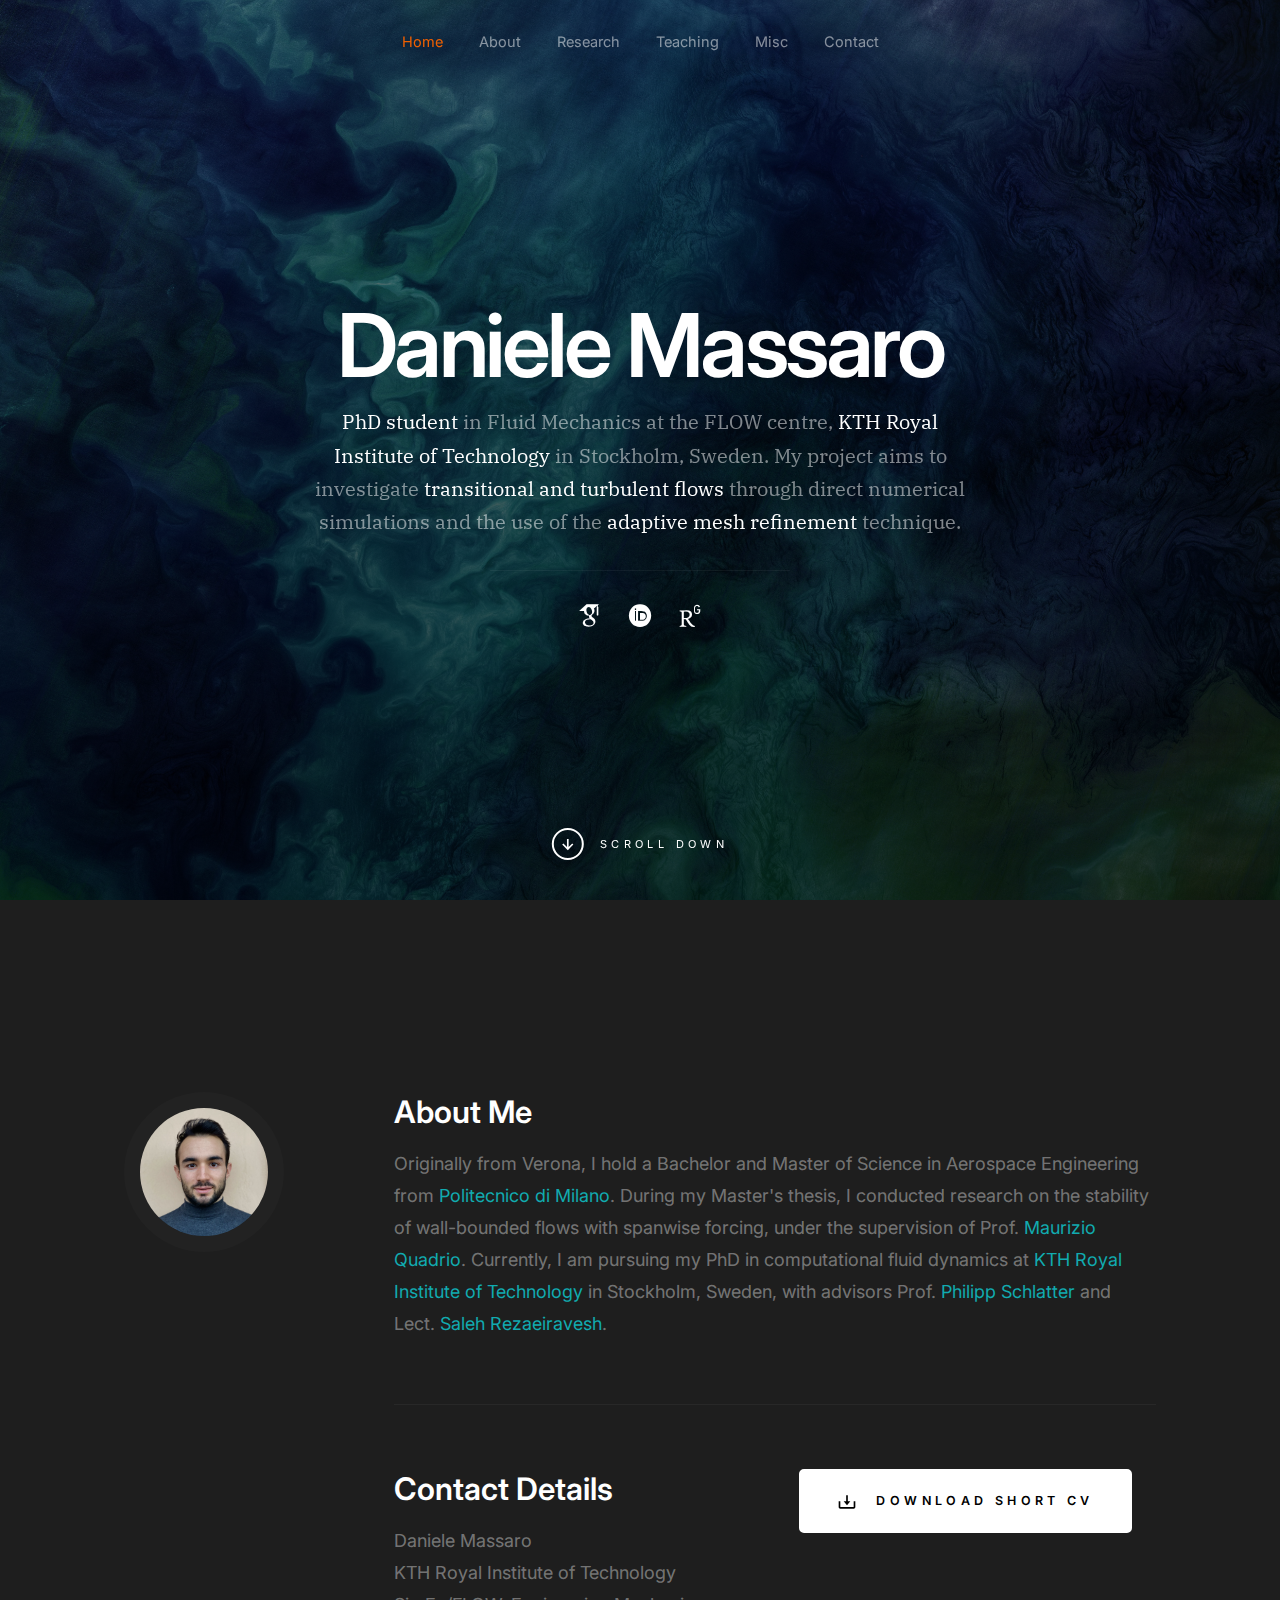
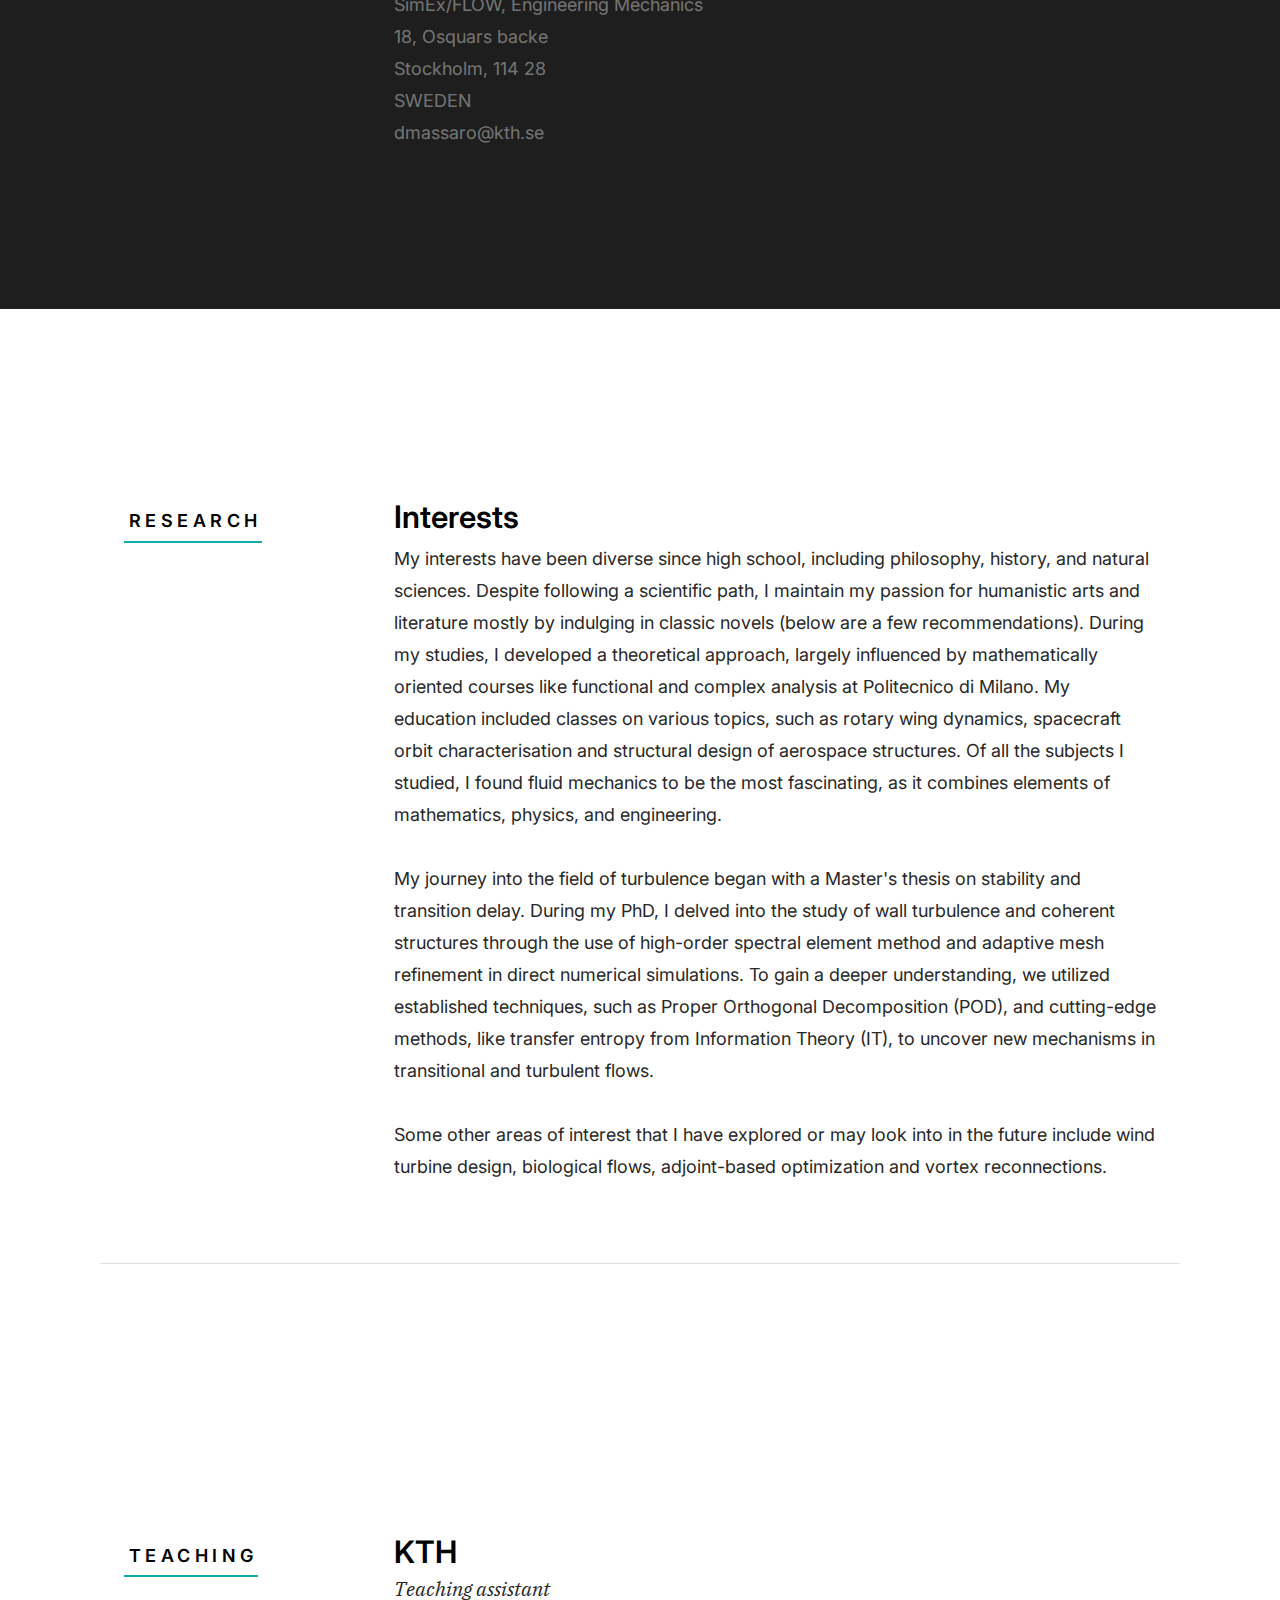
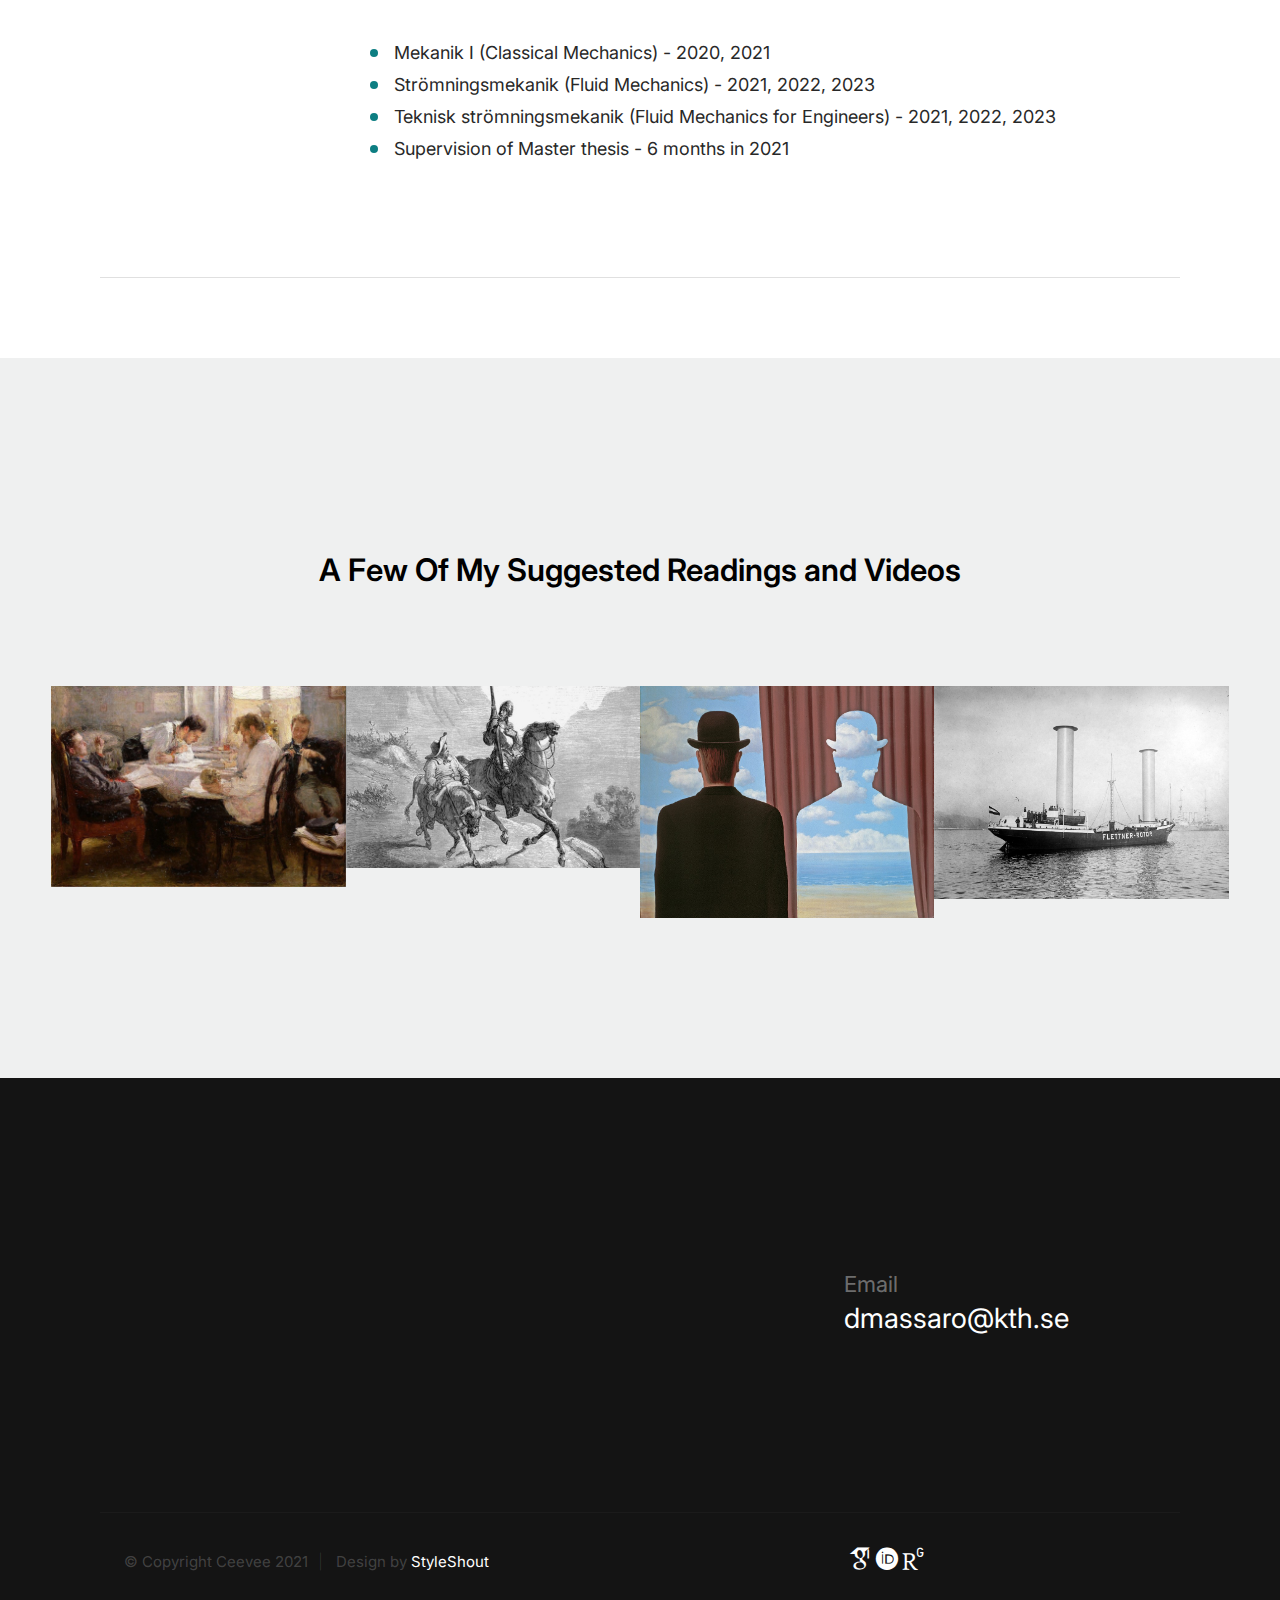
==== index.html @ a6564fa2 "update html" ====
<!DOCTYPE html>
<html class="no-js" lang="en">
<head>

    <!--- basic page needs
    ================================================== -->
    <meta charset="utf-8">
    <title>Daniele Massaro</title>
    <meta name="description" content="">
    <meta name="author" content="">

    <!-- mobile specific metas
    ================================================== -->
    <meta name="viewport" content="width=device-width, initial-scale=1">

    <!-- CSS
    ================================================== -->
    <link rel="stylesheet" href="css/styles.css">
    <link rel="stylesheet" href="css/vendor.css">

    <!-- script
    ================================================== -->
    <script defer src="js/vendor/fontawesome/all.min.js"></script>

    <!-- favicons
    ================================================== -->
<!--    <link rel="apple-touch-icon" sizes="180x180" href="apple-touch-icon.png">
    <link rel="icon" type="image/png" sizes="32x32" href="favicon-32x32.png">
    <link rel="icon" type="image/png" sizes="16x16" href="favicon-16x16.png">
    <link rel="manifest" href="site.webmanifest"> -->

</head>

<body id="top" class="ss-preload">


    <!-- preloader
    ================================================== -->
    <div id="preloader">
        <div id="loader"></div>
    </div>


    <!-- header
    ================================================== -->
    <header class="s-header">
        <div class="row s-header__nav-wrap">
            <nav class="s-header__nav">
                <ul>
                    <li class="current"><a class="smoothscroll" href="#hero">Home</a></li>
                    <li><a class="smoothscroll" href="#about">About</a></li>
                    <li><a class="smoothscroll" href="#resume">Research</a></li>
                    <li><a class="smoothscroll" href="#teach">Teaching</a></li>                    
                    <li><a class="smoothscroll" href="#portfolio">Misc</a></li>
                    <li><a class="smoothscroll" href="#contact">Contact</a></li>
                </ul>
            </nav>
        </div> <!-- end row -->
        
        <a class="s-header__menu-toggle" href="#0" title="Menu">
            <span class="s-header__menu-icon"></span>
        </a>
    </header> <!-- end s-header -->


    <!-- hero
    ================================================== -->
    <section id="hero" class="s-hero target-section">

        <div class="s-hero__bg rellax" data-rellax-speed="-7"></div>

        <div class="row s-hero__content">
            <div class="column">

                <div class="s-hero__content-about">

                    <h1>Daniele Massaro</h1>

                    <h3>
<span>PhD student</span> in Fluid Mechanics at the FLOW centre, <span>KTH Royal Institute of Technology</span> in Stockholm, Sweden. My project aims to investigate <span>transitional and turbulent flows</span> through direct numerical simulations and the use of the <span>adaptive mesh refinement</span> technique. 
<!-- This novel approach provides a deeper understanding of complicated geometries at high Reynolds numbers. -->
                    </h3>

                    <div class="s-hero__content-social">
<!--                        <a href="#0"><i class="fab fa-facebook-square" aria-hidden="true"></i></a>
                        <a href="#0"><i class="fab fa-twitter" aria-hidden="true"></i></a>
                        <a href="#0"><i class="fab fa-instagram" aria-hidden="true"></i></a>
                        <a href="#0"><i class="fab fa-dribbble" aria-hidden="true"></i></a>
                        <a href="#0"><i class="fab fa-behance" aria-hidden="true"></i></a>
                        <a href="#0"><i class="fab fa-linkedin" aria-hidden="true"></i></a>
-->                        
               <a href="https://scholar.google.com/citations?hl=en&user=0FbHeBAAAAAJ"><i class="ai ai-google-scholar"></i></a>
	       <a href="https://orcid.org/0000-0002-6712-8944"><i class="ai ai-orcid"></i></a>                      
	       <a href="https://www.researchgate.net/profile/Daniele-Massaro"><i class="ai ai-researchgate"></i></a>                                
                        
                    </div>

                </div> <!-- end s-hero__content-about -->

            </div>
        </div> <!-- s-hero__content -->

        <div class="s-hero__scroll">
            <a href="#about" class="s-hero__scroll-link smoothscroll">
                <span class="scroll-arrow">
                    <svg xmlns="http://www.w3.org/2000/svg" width="24" height="24" viewBox="0 0 24 24" style="fill:rgba(0, 0, 0, 1);transform:;-ms-filter:"><path d="M18.707 12.707L17.293 11.293 13 15.586 13 6 11 6 11 15.586 6.707 11.293 5.293 12.707 12 19.414z"></path></svg>
                </span>
                <span class="scroll-text">Scroll Down</span>
            </a>
        </div> <!-- s-hero__scroll -->

    </section> <!-- end s-hero -->


    <!-- about
    ================================================== -->
    <section id="about" class="s-about target-section">

        <div class="row">
            <div class="column large-3 tab-12">
                <img class="s-about__pic" src="images/avatars/picture.JPG" alt="">
            </div>
            <div class="column large-9 tab-12 s-about__content">
                <h3>About Me</h3>
                <p>
Originally from Verona, I hold a Bachelor and Master of Science in Aerospace Engineering from <a href="https://www.polimi.it/"> Politecnico di Milano</a>. During my Master's thesis, I conducted research on the stability of wall-bounded flows with spanwise forcing, under the supervision of Prof. <a href="https://home.aero.polimi.it/quadrio/index.html">Maurizio Quadrio</a>. Currently, I am pursuing my PhD in computational fluid dynamics at <a href="https://www.kth.se/"> KTH Royal Institute of Technology</a> in Stockholm, Sweden, with advisors Prof. <a href="https://www.kth.se/profile/philipps">Philipp Schlatter</a> and Lect. <a href="https://research.manchester.ac.uk/en/persons/saleh.rezaeiravesh">Saleh Rezaeiravesh</a>. 
              
<!--                Originally from Verona (Italy), I hold a Bachelor and Master of Science degree in Aerospace Engineering from       Politecnico di Milano. During the specialization in Fluid Mechanics, I carried out my master's thesis named "Stability characteristics of wall-bounded flow with spanwise forcing" with Prof. <a href="https://home.aero.polimi.it/quadrio/index.html">Maurizio Quadrio</a>. Afterwards, I moved to Stockholm (Sweden) to <a href="https://www.kth.se/"> KTH Royal Institute of Technology</a> for pursuing my PhD in computational fluid dynamics under the supervision of Prof. <a href="https://www.kth.se/profile/philipps">Philipp Schlatter</a> and Dr. <a href="https://research.manchester.ac.uk/en/persons/saleh.rezaeiravesh">Saleh Rezaeiravesh</a>   -->             
                </p>

                <hr>

                <div class="row s-about__content-bottom">
                    <div class="column w-1000-stack">
                        <h3>Contact Details</h3>
    
                        <p>
                        Daniele Massaro <br>
                        KTH Royal Institute of Technology <br>
                        SimEx/FLOW, Engineering Mechanics <br>
                        18, Osquars backe <br>
                        Stockholm, 114 28 <br>
                        SWEDEN <br>
<!--                        <a href="tel:+1975432345">+197 543 2345</a> <br>  -->
                        <a href="mailto:#0">dmassaro@kth.se</a>
                        </p>
                        
                    </div>
                    <div class="column w-1000-stack">
                        <a href="https://raw.githubusercontent.com/danielemassaro/danielemassaro.github.io/main/short_cv/cv.pdf" class="btn btn--download">
                            <svg xmlns="http://www.w3.org/2000/svg" width="24" height="24" viewBox="0 0 24 24" style="fill:rgba(0, 0, 0, 1);transform:;-ms-filter:"><path d="M12 16L16 11 13 11 13 4 11 4 11 11 8 11z"></path><path d="M20,18H4v-7H2v7c0,1.103,0.897,2,2,2h16c1.103,0,2-0.897,2-2v-7h-2V18z"></path></svg>
                            Download short CV
                        </a>
                    </div>
                </div>
            </div>
        </div> <!-- end row -->

    </section> <!-- end s-about -->


    <!-- resume
    ================================================== -->
    <section id="resume" class="s-resume target-section">
        
        <div class="row s-resume__section">
            <div class="column large-3 tab-12">
                <h3 class="section-header-allcaps">Research</h3>
            </div>
            <div class="column large-9 tab-12">


                <div class="resume-block">

                    <div class="resume-block__header">
                        <h4 class="h3">Interests</h4>
                    </div>

                    <p>
My interests have been diverse since high school, including philosophy, history, and natural sciences. Despite following a scientific path, I maintain my passion for humanistic arts and literature mostly by indulging in classic novels (below are a few recommendations). During my studies, I developed a theoretical approach, largely influenced by mathematically oriented courses like functional and complex analysis at Politecnico di Milano. My education included classes on various topics, such as rotary wing dynamics, spacecraft orbit characterisation and structural design of aerospace structures. Of all the subjects I studied, I found fluid mechanics to be the most fascinating, as it combines elements of mathematics, physics, and engineering.
<p>
My journey into the field of turbulence began with a Master's thesis on stability and transition delay. During my PhD, I delved into the study of wall turbulence and coherent structures through the use of high-order spectral element method and adaptive mesh refinement in direct numerical simulations. To gain a deeper understanding, we utilized established techniques, such as Proper Orthogonal Decomposition (POD), and cutting-edge methods, like transfer entropy from Information Theory (IT), to uncover new mechanisms in transitional and turbulent flows.
<p>
Some other areas of interest that I have explored or may look into in the future include wind turbine design, biological flows, adjoint-based optimization and vortex reconnections.

<!--Since high school, my interests have been highly varied, ranging from philosophy and literature to natural sciences. Albeit I followed a scientific path, in my leisure time the humanistic flame is constantly fed by reading classical novels, among others "In Search of Lost Time" by Marcel Proust. During my studies at Politecnico di Milano, my theoretical attitude has come out, strongly powered by mathematically oriented classes, such as functional and complex analysis. I took different courses, from rotary wing dynamics to spacecraft orbits design, but I was enchanted mainly by fluid mechanics problems. Here you will encounter math, physics and engineering all at once.

My route to turbulence started with the Master's thesis about stability and transition delay. Later on in my PhD, I had the opportunity to study wall turbulence and coherent structures by performing direct numerical simulations with high-order spectral element method and using adaptive mesh refinement. We also use well-established, e.g.  Proper Orthogonal Decomposition (POD), and innovative, as the transfer entropy from Information Theory (IT), techniques to unveil new mechanisms in transitional and turbulent flows. 

Other (prior and maybe future) research interests include the design of wind turbines, bio/emo fluid dynamics, adjoint-based optimisation, stability analysis and vortex reconnections. -->


                    </p>

                </div> <!-- end resume-block -->
            </div>
        </div> <!-- s-resume__section -->
        
        
    <!-- resume
    ================================================== -->
    <section id="teach" class="s-resume target-section">

        
        <div class="row s-resume__section">
            <div class="column large-3 tab-12">
                <h3 class="section-header-allcaps">Teaching</h3>
            </div>
            <div class="column large-9 tab-12">


                <div class="resume-block">

                    <div class="resume-block__header">
                        <h4 class="h3">KTH</h4>
                        <p class="resume-block__header-meta">
                            <span>Teaching assistant</span> 
                        </p>
                    </div>

                    <p>
        <div class="nine columns main-col">

           <div class="row item">

              <div class="twelve columns">

                <ul class="disc">
                  <li>Mekanik I (Classical Mechanics) - 2020, 2021</li>
                  <li>Strömningsmekanik (Fluid Mechanics) - 2021, 2022, 2023</li>
                  <li>Teknisk strömningsmekanik (Fluid Mechanics for Engineers) - 2021, 2022, 2023</li>
                  <li>Supervision of Master thesis - 6 months in 2021</li>
                </ul>

              </div>

           </div> <!-- item end -->

        </div> <!-- main-col end -->


                    </p>

                </div> <!-- end resume-block -->
            </div>
        </div> <!-- s-resume__section -->









            </div>
        </div> <!-- s-resume__section -->




    <!-- portfolio
    ================================================== -->
    <section id="portfolio" class="s-portfolio target-section">

        <div class="row s-portfolio__header">
            <div class="column large-12">
                <h3>A Few Of My Suggested Readings and Videos</h3>
            </div>
        </div>

        <div class="row collapse block-large-1-4 block-medium-1-3 block-tab-1-2 block-500-stack folio-list">

            <div class="column folio-item">
                <a href="#modal-02" class="folio-item__thumb">
                    <img src="images/portfolio/karamazov.jpg" 
                         srcset="images/portfolio/karamazov.jpg 1x, 
                                 images/portfolio/karamazov.jpg 2x" alt="">
                </a>
            </div> <!-- end folio-item -->
            
            <div class="column folio-item">
                <a href="#modal-01" class="folio-item__thumb">
                    <img src="images/portfolio/Don_Quijote.jpg" 
                         srcset="images/portfolio/Don_Quijote.jpg 1x, 
                                 images/portfolio/Don_Quijote.jpg 2x" alt="">
                </a>
            </div> <!-- end folio-item -->

            <div class="column folio-item">
                <a href="#modal-03" class="folio-item__thumb">
                    <img src="images/portfolio/ilfu.jpg" 
                         srcset="images/portfolio/ilfu.jpg 1x, 
                                 images/portfolio/ilfu.jpg 2x" alt="">
                </a>
            </div> <!-- end folio-item -->

            <div class="column folio-item">
                <a href="#modal-04" class="folio-item__thumb">
                    <img src="images/portfolio/flettner.jpg" 
                         srcset="images/portfolio/flettner.jpg 1x, 
                                 images/portfolio/flettner.jpg 2x" alt="">
                </a>
            </div> <!-- end folio-item -->

<!--
            <div class="column folio-item">
                <a href="#modal-05" class="folio-item__thumb">
                    <img src="images/portfolio/fuji.jpg" 
                         srcset="images/portfolio/fuji.jpg 1x, 
                                 images/portfolio/fuji@2x.jpg 2x" alt="">
                </a>
            </div> <!-- end folio-item -->

<!--
            <div class="column folio-item">
                <a href="#modal-06" class="folio-item__thumb">
                    <img src="images/portfolio/skaterboy.jpg" 
                         srcset="images/portfolio/skaterboy.jpg 1x, 
                                 images/portfolio/skaterboy@2x.jpg 2x" alt="">
                </a>
            </div> <!-- end folio-item -->

<!--
            <div class="column folio-item">
                <a href="#modal-07" class="folio-item__thumb">
                    <img src="images/portfolio/rucksack.jpg" 
                         srcset="images/portfolio/rucksack.jpg 1x, 
                                 images/portfolio/rucksack@2x.jpg 2x" alt="">
                </a>
            </div> <!-- end folio-item -->

<!--
            <div class="column folio-item">
                <a href="#modal-08" class="folio-item__thumb">
                    <img src="images/portfolio/sanddunes.jpg" 
                         srcset="images/portfolio/sanddunes.jpg 1x, 
                                 images/portfolio/sanddunes@2x.jpg 2x" alt="">
                </a>
            </div> <!-- end folio-item -->

        </div> <!-- end folio-list -->


        <!-- Modal Templates Popup
        =========================================================== -->
        <div id="modal-02" hidden>
            <div class="modal-popup">
                <img src="images/portfolio/gallery/g-karamazov.jpg" alt="" />
    
                <div class="modal-popup__desc">
                    <h5>The Brothers Karamazov</h5>
                    <p>Братья Карамазовы (The Karamazov Brothers), Fyodor Dostoevsky, 1879-1880.  </p>
                    <p><font size="-2">No copyright infringement intended. All rights belong to their respective owners.</font><p>

                </div>
    
            </div>
        </div> <!-- end modal -->
        
        <div id="modal-01" hidden>
            <div class="modal-popup">
                <img src="images/portfolio/gallery/g-Don_Quijote.jpg" alt="" />
    
                <div class="modal-popup__desc">
                    <h5>Don Quixote</h5>
                    <p>El ingenioso hidalgo don Quixote de la Mancha, Miguel de Cervantes, 1605 & 1615. </p>
                    <p><font size="-2">No copyright infringement intended. All rights belong to their respective owners.</font><p>

                </div>
    

            </div>
        </div> <!-- end modal -->

        <div id="modal-03" hidden>
            <div class="modal-popup">
                <img src="images/portfolio/gallery/g-ilfu.jpg" alt="" />
    
                <div class="modal-popup__desc">
                    <h5>The Late Mattia Pascal</h5>
                    <p>Il fu Mattia Pascal, Luigi Pirandello, 1904.</p>
                    <p><font size="-2">No copyright infringement intended. All rights belong to their respective owners.</font><p>
                </div>
    
            </div>
        </div> <!-- end modal -->

        <div id="modal-04" hidden>
            <div class="modal-popup">
                <img src="images/portfolio/gallery/g-flettner.jpg" alt="" />
    
                <div class="modal-popup__desc">
                    <h5>The Flettner Rotor: Leveraging the Magnus Effect for Sustainable Transport</h5>
                    <p>We perform the direct numerical simulation of the tubulent flow around a 3D Flettner rotor, wherein the rotor exploits the Magnus effect for harvesting the wind energy. It can save up a significant amount of fuel consumption and be a step in the direction for a more sustainable form of transport.</p>
                    <p>The video was an entry at the Gallery of Fluid Motion 2022, an exhibition at the Annual Meeting of the American Physics Society (APS), Division of Fluid Dynamics.</p>                    

                </div>
    
                <a href="https://gfm.aps.org/meetings/dfd-2022/6324c918199e4c2c0873fce6" class="modal-popup__details">Video link</a>
            </div>
        </div> <!-- end modal -->

<!--        <div id="modal-05" hidden>
            <div class="modal-popup">

                <img src="images/portfolio/gallery/g-fuji.jpg" alt="" />
    
                <div class="modal-popup__desc">
                    <h5>Fuji</h5>
                    <p>Proin gravida nibh vel velit auctor aliquet. Aenean sollicitudin, lorem quis bibendum auctor, nisi elit consequat ipsum, nec sagittis sem nibh id elit.</p>
                    <ul class="modal-popup__cat">
                        <li>Product Design</li>
                    </ul>
                </div>
    
                <a href="https://www.behance.net/" class="modal-popup__details">Project link</a>
            </div>
        </div> <!-- end modal -->

<!--        <div id="modal-06" hidden>
            <div class="modal-popup">
                <img src="images/portfolio/gallery/g-skaterboy.jpg" alt="" />
    
                <div class="modal-popup__desc">
                    <h5>Skaterboy</h5>
                    <p>Quisquam vel libero consequuntur autem voluptas. Qui aut vero. Omnis fugit mollitia cupiditate voluptas. Aenean sollicitudin, lorem quis bibendum auctor.</p>
                    <ul class="modal-popup__cat">
                        <li>Branding</li>
                        <li>Product Design</li>
                    </ul>
                </div>
    
                <a href="https://www.behance.net/" class="modal-popup__details">Project link</a>
            </div>
        </div> <!-- end modal -->

<!--        <div id="modal-07" hidden>
            <div class="modal-popup">
                <img src="images/portfolio/gallery/g-rucksack.jpg" alt="" />
    
                <div class="modal-popup__desc">
                    <h5>Rucksack</h5>
                    <p>Odio soluta enim quos sit asperiores rerum rerum repudiandae cum. Vel voluptatem alias qui assumenda iure et expedita voluptatem. Ratione officiis quae.</p>
                    <ul class="modal-popup__cat">
                        <li>Branding</li>
                        <li>Product Design</li>
                    </ul>
                </div>
    
                <a href="https://www.behance.net/" class="modal-popup__details">Project link</a>
            </div>
        </div> <!-- end modal -->

<!--        <div id="modal-08" hidden>
            <div class="modal-popup">
                <img src="images/portfolio/gallery/g-sanddunes.jpg" alt="" />
    
                <div class="modal-popup__desc">
                    <h5>Sand Dunes</h5>
                    <p>Proin gravida nibh vel velit auctor aliquet. Aenean sollicitudin, lorem quis bibendum auctor, nisi elit consequat ipsum, nec sagittis sem nibh id elit.</p>
                    <ul class="modal-popup__cat">
                        <li>Web Design</li>
                    </ul>
                </div>
    
                <a href="https://www.behance.net/" class="modal-popup__details">Project link</a>
            </div>
        </div> <!-- end modal -->


    </section> <!-- end s-portfolio -->








    <!-- contact
    ================================================== -->
    <section id="contact" class="s-contact target-section">



        <div class="row s-contact__content">

            <div class="column large-7 medium-12">

                <h4 class="huge-text">
                
                </h4>

            </div>

            <div class="column large-4 medium-12">

                <div class="row contact-infos">
                    <div class="column large-12 medium-6 tab-12">
                        <div class="contact-block">
                            <h5 class="contact-block__header">
                                Email
                            </h5>
                            <p class="contact-block__content">
                                <a class="mailtoui" href="mailto:dmassaro@kth.se">dmassaro@kth.se</a>
                            </p>
                        </div> <!-- end contact-block -->

                </div> <!-- end contact-infos -->

            </div>
        </div> <!-- s-contact__content -->

    </section> <!-- end s-contact -->
    

    <!-- footer
    ================================================== -->
    <footer class="s-footer">
        <div class="row">
            <div class="column large-4 medium-6 w-1000-stack s-footer__social-block">
                <ul class="s-footer__social">
<!--                        <a href="#0"><i class="fab fa-facebook-square" aria-hidden="true"></i></a>
                        <a href="#0"><i class="fab fa-twitter" aria-hidden="true"></i></a>
                        <a href="#0"><i class="fab fa-instagram" aria-hidden="true"></i></a>
                        <a href="#0"><i class="fab fa-dribbble" aria-hidden="true"></i></a>
                        <a href="#0"><i class="fab fa-behance" aria-hidden="true"></i></a>
                        <a href="#0"><i class="fab fa-linkedin" aria-hidden="true"></i></a>
-->                        
               <a href="https://scholar.google.com/citations?hl=en&user=0FbHeBAAAAAJ"><i class="ai ai-google-scholar"></i></a>
	       <a href="https://orcid.org/0000-0002-6712-8944"><i class="ai ai-orcid"></i></a>                      
	       <a href="https://www.researchgate.net/profile/Daniele-Massaro"><i class="ai ai-researchgate"></i></a>   
                </ul>
            </div>

            <div class="column large-7 medium-6 w-1000-stack ss-copyright">
                <span>© Copyright Ceevee 2021</span> 
                <span>Design by <a href="https://www.styleshout.com/">StyleShout</a></span>
            </div>
        </div>

        <div class="ss-go-top">
            <a class="smoothscroll" title="Back to Top" href="#top">
                <svg xmlns="http://www.w3.org/2000/svg" viewBox="0 0 24 24"><path d="M6 4h12v2H6zm5 10v6h2v-6h5l-6-6-6 6z"/></svg>
             </a>
        </div> <!-- end ss-go-top -->
    </footer>


    <!-- Java Script
    ================================================== -->
    <script src="js/plugins.js"></script>
    <script src="js/main.js"></script>

</body>

</html>
---- css/styles.css ----
/* =================================================================== 
 * Ceevee Main Stylesheet
 * Template Ver. 2.0.0
 * 01-03-2021
 * ------------------------------------------------------------------
 *
 * TOC:
 * # settings and variables
 *      ## fonts
 *      ## colors
 *      ## vertical spacing and typescale
 *      ## grid variables
 * # normalize
 * # basic/base setup styles
 *      ## media
 *      ## typography resets
 *      ## links
 *      ## inputs
 * # Grid v3.0.0
 *      ## medium screen devices
 *      ## tablets
 *      ## mobile devices
 *      ## small mobile devices <= 400px
 * # block grids
 *      ## block grids - medium screen devices
 *      ## block grids - tablets
 *      ## block grids - mobile devices
 *      ## block grids - small mobile devices <= 400px
 * # MISC 
 * # custom grid, block grid STACK breakpoints
 * # base style overrides 
 *      ## links
 * # typography & general theme styles
 *      ## Lists
 *      ## responsive video container
 *      ## floated image
 *      ## tables
 *      ## spacing
 * # preloader
 *      ## page loaded
 * # forms 
 *      ## Style Placeholder Text
 * # buttons 
 * # additional components
 *      ## skillbars
 *      ## alert box
 *      ## pagination 
 * # common and reusable styles
 *      ## animation stuff 
 *      ## MailtoUI style overrides
 * # site header
 *      ## header nav
 *      ## mobile menu toggle 
 * # hero
 *      ## hero content
 *      ## hero social
 *      ## hero scrolldown
 *      ## animate intro content
 * # resume 
 *      ## resume block
 * # portfolio
 *      ## portfolio list
 *      ## modal popup
 * # CTA
 * # testimonials
 *      ## swiper style overrides
 *      ## testimonial slider 
 * # contact
 *      ## contact block
 * # footer
 *      ## footer social
 *      ## copyright
 *      ## go top
 *
 * ------------------------------------------------------------------ */


/* ===================================================================
 * # settings and variables
 *
 * ------------------------------------------------------------------- */

/* ------------------------------------------------------------------- 
 * ## fonts
 * ------------------------------------------------------------------- */
@import url("fonts.css");
@import url("fontello/css/fontello.css");
@import url("font-awesome/css/font-awesome.min.css");
@import url("academicons-1.7.0/css/academicons.css");
@import url("https://fonts.googleapis.com/css2?family=IBM+Plex+Serif:ital,wght@0,300;0,400;0,500;0,600;0,700;1,200;1,300;1,400;1,500;1,600&family=Inter:wght@300;400;500;600;700&display=swap");
:root {
    --font-1: "Inter", sans-serif;
    --font-2: "IBM Plex Serif", serif;
    /* monospace
     */
    --font-mono: Consolas, "Andale Mono", Courier, "Courier New", monospace;
}

/* ------------------------------------------------------------------- 
 * ## colors
 * ------------------------------------------------------------------- */
:root {
    /* color-1(#11ABB0)
     * color-2(#F06000)
     */
    --color-1: hsla(182, 82%, 38%, 1);
    --color-2: hsla(24, 100%, 47%, 1);

    /* theme color variations
     */
    --color-1-lighter: hsla(182, 82%, 58%, 1);
    --color-1-light  : hsla(182, 82%, 48%, 1);
    --color-1-dark   : hsla(182, 82%, 28%, 1);
    --color-1-darker : hsla(182, 82%, 18%, 1);
    --color-2-lighter: hsla(24, 100%, 67%, 1);
    --color-2-light  : hsla(24, 100%, 57%, 1);
    --color-2-dark   : hsla(24, 100%, 37%, 1);
    --color-2-darker : hsla(24, 100%, 27%, 1);

    /* feedback colors
     * color-error(#ffd1d2), color-success(#c8e675), 
     * color-info(#d7ecfb), color-notice(#fff099)
     */
    --color-error          : hsla(359, 100%, 91%, 1);
    --color-success        : hsla(76, 69%, 68%, 1);
    --color-info           : hsla(205, 82%, 91%, 1);
    --color-notice         : hsla(51, 100%, 80%, 1);
    --color-error-content  : hsla(359, 50%, 50%, 1);
    --color-success-content: hsla(76, 29%, 28%, 1);
    --color-info-content   : hsla(205, 32%, 31%, 1);
    --color-notice-content : hsla(51, 30%, 30%, 1);

    /* shades 
     * generated using 
     * Tint & Shade Generator 
     * (https://maketintsandshades.com/)
     */
    --color-black  : #000000;
    --color-gray-19: #0a0a0a;
    --color-gray-18: #141414;
    --color-gray-17: #1e1e1e;
    --color-gray-16: #282828;
    --color-gray-15: #323333;
    --color-gray-14: #3b3d3d;
    --color-gray-13: #454747;
    --color-gray-12: #4f5151;
    --color-gray-11: #595b5b;
    --color-gray-10: #636565;
    --color-gray-9 : #737474;
    --color-gray-8 : #828484;
    --color-gray-7 : #929393;
    --color-gray-6 : #a1a3a3;
    --color-gray-5 : #b1b2b2;
    --color-gray-4 : #c1c1c1;
    --color-gray-3 : #d0d1d1;
    --color-gray-2 : #e0e0e0;
    --color-gray-1 : #eff0f0;
    --color-white  : #ffffff;

    /* text
     */
    --color-text       : var(--color-gray-16);
    --color-text-dark  : var(--color-black);
    --color-text-light : var(--color-gray-7);
    --color-placeholder: var(--color-gray-7);

    /* buttons
     */
    --color-btn                   : var(--color-gray-3);
    --color-btn-text              : var(--color-black);
    --color-btn-hover             : var(--color-black);
    --color-btn-hover-text        : var(--color-white);
    --color-btn-primary           : var(--color-1);
    --color-btn-primary-text      : var(--color-white);
    --color-btn-primary-hover     : var(--color-2);
    --color-btn-primary-hover-text: var(--color-white);
    --color-btn-stroke            : var(--color-black);
    --color-btn-stroke-text       : var(--color-black);
    --color-btn-stroke-hover      : var(--color-black);
    --color-btn-stroke-hover-text : var(--color-white);

    /* others
     */
    --color-bg     : var(--color-gray-18);
    --color-border : var(--color-gray-2);
    --border-radius: 5px;
}

/* ------------------------------------------------------------------- 
 * ## vertical spacing and typescale
 * ------------------------------------------------------------------- */
:root {

    /* spacing
     * base font size: 18px 
     * vertical space unit : 32px
     */
    --base-size: 62.5%;
    --base-font-size: 1.8rem;
    --space: 3.2rem;

    /* vertical spacing 
     */
    --vspace-0_125: calc(0.125 * var(--space));
    --vspace-0_25 : calc(0.25 * var(--space));
    --vspace-0_5  : calc(0.5 * var(--space));
    --vspace-0_75 : calc(0.75 * var(--space));
    --vspace-0_875: calc(0.875 * var(--space));
    --vspace-1    : calc(var(--space));
    --vspace-1_25 : calc(1.25 * var(--space));
    --vspace-1_5  : calc(1.5 * var(--space));
    --vspace-1_75 : calc(1.75 * var(--space));
    --vspace-2    : calc(2 * var(--space));
    --vspace-2_5  : calc(2.5 * var(--space));
    --vspace-3    : calc(3 * var(--space));
    --vspace-3_5  : calc(3.5 * var(--space));
    --vspace-4    : calc(4 * var(--space));
    --vspace-4_5  : calc(4.5 * var(--space));
    --vspace-5    : calc(5 * var(--space));

    /* type scale
     * ratio 1:2 | base: 18px
     * -------------------------------------------------------
     *
     * --text-display-3 = (77.40px)
     * --text-display-2 = (64.50px)
     * --text-display-1 = (53.75px)
     * --text-xxxl      = (44.79px)
     * --text-xxl       = (37.32px)
     * --text-xl        = (31.10px)
     * --text-lg        = (25.92px)
     * --text-md        = (21.60px)
     * --text-size      = (18.00px) BASE
     * --text-sm        = (15.00px)
     * --text-xs        = (12.50px)
     *
     * -------------------------------------------------------
     */
    --text-scale-ratio: 1.2;
    --text-size       : var(--base-font-size);
    --text-xs         : calc((var(--text-size) / var(--text-scale-ratio)) / var(--text-scale-ratio));
    --text-sm         : calc(var(--text-xs) * var(--text-scale-ratio));
    --text-md         : calc(var(--text-sm) * var(--text-scale-ratio) * var(--text-scale-ratio));
    --text-lg         : calc(var(--text-md) * var(--text-scale-ratio));
    --text-xl         : calc(var(--text-lg) * var(--text-scale-ratio));
    --text-xxl        : calc(var(--text-xl) * var(--text-scale-ratio));
    --text-xxxl       : calc(var(--text-xxl) * var(--text-scale-ratio));
    --text-display-1  : calc(var(--text-xxxl) * var(--text-scale-ratio));
    --text-display-2  : calc(var(--text-display-1) * var(--text-scale-ratio));
    --text-display-3  : calc(var(--text-display-2) * var(--text-scale-ratio));

    /* default button height
     */
    --vspace-btn: var(--vspace-2);
}

/* on mobile devices below 600px
 */
@media screen and (max-width: 600px) {
    :root {
        --base-font-size: 1.6rem;
        --space: 2.8rem;
    }
}

/* ------------------------------------------------------------------- 
 * ## grid variables
 * ------------------------------------------------------------------- */
:root {

    /* widths for rows and containers
     */
    --width-full    : 100%;
    --width-max     : 1080px;
    --width-wide    : 1400px;
    --width-wider   : 1600px;
    --width-widest  : 1800px;
    --width-narrow  : 800px;
    --width-narrower: 600px;
    --width-grid-max: var(--width-max);

    /* gutters
     */
    --gutter-lg : 2.4rem;
    --gutter-md : 2rem;
    --gutter-mob: 1rem;
}


/* ==========================================================================
 * # normalize
 * normalize.css v8.0.1 | MIT License |
 * github.com/necolas/normalize.css
 *
 * -------------------------------------------------------------------------- */

/* ------------------------------------------------------------------- 
 * ## document
 * ------------------------------------------------------------------- */

/* 1. Correct the line height in all browsers.
 * 2. Prevent adjustments of font size after orientation changes in iOS.*/

html {
    line-height: 1.15;
    /* 1 */
    -webkit-text-size-adjust: 100%;
    /* 2 */
}

/* ------------------------------------------------------------------- 
 * ## sections
 * ------------------------------------------------------------------- */

/* Remove the margin in all browsers. */

body {
    margin: 0;
}

/* Render the `main` element consistently in IE. */

main {
    display: block;
}

/* Correct the font size and margin on `h1` elements within `section` and
 * `article` contexts in Chrome, Firefox, and Safari. */

h1 {
    font-size: 2em;
    margin: 0.67em 0;
}

/* ------------------------------------------------------------------- 
 * ## grouping
 * ------------------------------------------------------------------- */

/* 1. Add the correct box sizing in Firefox.
 * 2. Show the overflow in Edge and IE. */

hr {
    -webkit-box-sizing: content-box;
    box-sizing: content-box;
    /* 1 */
    height: 0;
    /* 1 */
    overflow: visible;
    /* 2 */
}

/* 1. Correct the inheritance and scaling of font size in all browsers.
 * 2. Correct the odd `em` font sizing in all browsers. */

pre {
    font-family: monospace, monospace;
    /* 1 */
    font-size: 1em;
    /* 2 */
}

/* ------------------------------------------------------------------- 
 * ## text-level semantics
 * ------------------------------------------------------------------- */

/* Remove the gray background on active links in IE 10. */

a {
    background-color: transparent;
}

/* 1. Remove the bottom border in Chrome 57-
 * 2. Add the correct text decoration in Chrome, Edge, IE, Opera, and Safari. */

abbr[title] {
    border-bottom: none;
    /* 1 */
    text-decoration: underline;
    /* 2 */
    -webkit-text-decoration: underline dotted;
    text-decoration: underline dotted;
    /* 2 */
}

/* Add the correct font weight in Chrome, Edge, and Safari. */

b, strong {
    font-weight: bolder;
}

/* 1. Correct the inheritance and scaling of font size in all browsers.
 * 2. Correct the odd `em` font sizing in all browsers. */

code, kbd, samp {
    font-family: monospace, monospace;
    /* 1 */
    font-size: 1em;
    /* 2 */
}

/* Add the correct font size in all browsers. */

small {
    font-size: 80%;
}

/* Prevent `sub` and `sup` elements from affecting the line height in
 * all browsers. */

sub, sup {
    font-size: 75%;
    line-height: 0;
    position: relative;
    vertical-align: baseline;
}

sub {
    bottom: -0.25em;
}

sup {
    top: -0.5em;
}

/* ------------------------------------------------------------------- 
 * ## embedded content
 * ------------------------------------------------------------------- */

/* Remove the border on images inside links in IE 10. */

img {
    border-style: none;
}

/* ------------------------------------------------------------------- 
 * ## forms
 * ------------------------------------------------------------------- */

/* 1. Change the font styles in all browsers.
 * 2. Remove the margin in Firefox and Safari. */

button, input, optgroup, select, textarea {
    font-family: inherit;
    /* 1 */
    font-size: 100%;
    /* 1 */
    line-height: 1.15;
    /* 1 */
    margin: 0;
    /* 2 */
}

/* Show the overflow in IE.
 * 1. Show the overflow in Edge. */

button, input {
    /* 1 */
    overflow: visible;
}

/* Remove the inheritance of text transform in Edge, Firefox, and IE.
 * 1. Remove the inheritance of text transform in Firefox. */

button, select {
    /* 1 */
    text-transform: none;
}

/* Correct the inability to style clickable types in iOS and Safari. */

button, [type="button"], [type="reset"], [type="submit"] {
    -webkit-appearance: button;
}

/* Remove the inner border and padding in Firefox. */

button::-moz-focus-inner, [type="button"]::-moz-focus-inner, [type="reset"]::-moz-focus-inner, [type="submit"]::-moz-focus-inner {
    border-style: none;
    padding: 0;
}

/* Restore the focus styles unset by the previous rule. */

button:-moz-focusring, [type="button"]:-moz-focusring, [type="reset"]:-moz-focusring, [type="submit"]:-moz-focusring {
    outline: 1px dotted ButtonText;
}

/* Correct the padding in Firefox. */

fieldset {
    padding: 0.35em 0.75em 0.625em;
}

/* 1. Correct the text wrapping in Edge and IE.
 * 2. Correct the color inheritance from `fieldset` elements in IE.
 * 3. Remove the padding so developers are not caught out when they zero out
 *    `fieldset` elements in all browsers. */

legend {
    -webkit-box-sizing: border-box;
    box-sizing: border-box;
    /* 1 */
    color: inherit;
    /* 2 */
    display: table;
    /* 1 */
    max-width: 100%;
    /* 1 */
    padding: 0;
    /* 3 */
    white-space: normal;
    /* 1 */
}

/* Add the correct vertical alignment in Chrome, Firefox, and Opera. */

progress {
    vertical-align: baseline;
}

/* Remove the default vertical scrollbar in IE 10+. */

textarea {
    overflow: auto;
}

/* 1. Add the correct box sizing in IE 10.
 * 2. Remove the padding in IE 10. */

[type="checkbox"], [type="radio"] {
    -webkit-box-sizing: border-box;
    box-sizing: border-box;
    /* 1 */
    padding: 0;
    /* 2 */
}

/* Correct the cursor style of increment and decrement buttons in Chrome. */

[type="number"]::-webkit-inner-spin-button, [type="number"]::-webkit-outer-spin-button {
    height: auto;
}

/* 1. Correct the odd appearance in Chrome and Safari.
 * 2. Correct the outline style in Safari. */

[type="search"] {
    -webkit-appearance: textfield;
    /* 1 */
    outline-offset: -2px;
    /* 2 */
}

/* Remove the inner padding in Chrome and Safari on macOS. */

[type="search"]::-webkit-search-decoration {
    -webkit-appearance: none;
}

/* 1. Correct the inability to style clickable types in iOS and Safari.
 * 2. Change font properties to `inherit` in Safari. */

::-webkit-file-upload-button {
    -webkit-appearance: button;
    /* 1 */
    font: inherit;
    /* 2 */
}

/* ------------------------------------------------------------------- 
 * ## interactive
 * ------------------------------------------------------------------- */

/* Add the correct display in Edge, IE 10+, and Firefox. */

details {
    display: block;
}

/* Add the correct display in all browsers. */

summary {
    display: list-item;
}

/* ------------------------------------------------------------------- 
 * ## misc
 * ------------------------------------------------------------------- */

/* Add the correct display in IE 10+. */

template {
    display: none;
}

/* Add the correct display in IE 10. */

[hidden] {
    display: none;
}


/* ===================================================================
 * # basic/base setup styles
 *
 * ------------------------------------------------------------------- */
html {
    font-size: 62.5%;
    -webkit-box-sizing: border-box;
    box-sizing: border-box;
}

*, *::before, *::after {
    -webkit-box-sizing: inherit;
    box-sizing: inherit;
}

body {
    font-weight: normal;
    line-height: 1;
    word-wrap: break-word;
    -moz-font-smoothing: grayscale;
    -moz-osx-font-smoothing: grayscale;
    -webkit-font-smoothing: antialiased;
    -webkit-overflow-scrolling: touch;
    -webkit-text-size-adjust: none;
}

/* ------------------------------------------------------------------- 
 * ## media
 * ------------------------------------------------------------------- */
svg, img, video embed, iframe, object {
    max-width: 100%;
    height: auto;
}

/* ------------------------------------------------------------------- 
 * ## typography resets
 * ------------------------------------------------------------------- */
div, dl, dt, dd, ul, ol, li, h1, h2, h3, h4, h5, h6, pre, form, p, blockquote, th, td {
    margin: 0;
    padding: 0;
}

p {
    font-size: inherit;
    text-rendering: optimizeLegibility;
}

em, i {
    font-style: italic;
    line-height: inherit;
}

strong, b {
    font-weight: bold;
    line-height: inherit;
}

small {
    font-size: 60%;
    line-height: inherit;
}

ol, ul {
    list-style: none;
}

li {
    display: block;
}

/* ------------------------------------------------------------------- 
 * ## links
 * ------------------------------------------------------------------- */
a {
    text-decoration: none;
    line-height: inherit;
}

a img {
    border: none;
}

/* ------------------------------------------------------------------- 
 * ## inputs
 * ------------------------------------------------------------------- */
fieldset {
    margin: 0;
    padding: 0;
}

input[type="email"], 
input[type="number"], 
input[type="search"], 
input[type="text"], 
input[type="tel"], 
input[type="url"], 
input[type="password"], textarea {
    -webkit-appearance: none;
    -moz-appearance: none;
    appearance: none;
}


/* ===================================================================
 * # Grid v3.0.0
 *
 *   -----------------------------------------------------------------
 * - Grid breakpoints are based on MAXIMUM WIDTH media queries, 
 *   meaning they apply to that one breakpoint and ALL THOSE BELOW IT.
 * - Grid columns without a specified width will automatically layout 
 *   as equal width columns.
 * ------------------------------------------------------------------- */

/* rows
 * ------------------------------------- */
.row {
    width: 92%;
    max-width: var(--width-grid-max);
    margin: 0 auto;
    display: -ms-flexbox;
    display: -webkit-box;
    display: flex;
    -ms-flex-flow: row wrap;
    -webkit-box-orient: horizontal;
    -webkit-box-direction: normal;
    flex-flow: row wrap;
}

.row .row {
    width: auto;
    max-width: none;
    margin-left: calc(var(--gutter-lg) * -1);
    margin-right: calc(var(--gutter-lg) * -1);
}

/* columns
 * -------------------------------------- */
.column {
    -ms-flex: 1 1 0%;
    -webkit-box-flex: 1;
    flex: 1 1 0%;
    padding: 0 var(--gutter-lg);
}

.collapse>.column, .column.collapse {
    padding: 0;
}

/* flex row containers utility classes
 */
.row.row-wrap {
    -ms-flex-wrap: wrap;
    flex-wrap: wrap;
}

.row.row-nowrap {
    -ms-flex-wrap: none;
    flex-wrap: nowrap;
}

.row.row-y-top {
    -ms-flex-align: start;
    -webkit-box-align: start;
    align-items: flex-start;
}

.row.row-y-bottom {
    -ms-flex-align: end;
    -webkit-box-align: end;
    align-items: flex-end;
}

.row.row-y-center {
    -ms-flex-align: center;
    -webkit-box-align: center;
    align-items: center;
}

.row.row-stretch {
    -ms-flex-align: stretch;
    -webkit-box-align: stretch;
    align-items: stretch;
}

.row.row-baseline {
    -ms-flex-align: baseline;
    -webkit-box-align: baseline;
    align-items: baseline;
}

.row.row-x-left {
    -ms-flex-pack: start;
    -webkit-box-pack: start;
    justify-content: flex-start;
}

.row.row-x-right {
    -ms-flex-pack: end;
    -webkit-box-pack: end;
    justify-content: flex-end;
}

.row.row-x-center {
    -ms-flex-pack: center;
    -webkit-box-pack: center;
    justify-content: center;
}

/* flex item utility alignment classes
 */
.align-center {
    margin: auto;
    -webkit-align-self: center;
    -ms-flex-item-align: center;
    -ms-grid-row-align: center;
    align-self: center;
}

.align-left {
    margin-right: auto;
    -webkit-align-self: center;
    -ms-flex-item-align: center;
    -ms-grid-row-align: center;
    align-self: center;
}

.align-right {
    margin-left: auto;
    -webkit-align-self: center;
    -ms-flex-item-align: center;
    -ms-grid-row-align: center;
    align-self: center;
}

.align-x-center {
    margin-right: auto;
    margin-left: auto;
}

.align-x-left {
    margin-right: auto;
}

.align-x-right {
    margin-left: auto;
}

.align-y-center {
    -webkit-align-self: center;
    -ms-flex-item-align: center;
    -ms-grid-row-align: center;
    align-self: center;
}

.align-y-top {
    -webkit-align-self: flex-start;
    -ms-flex-item-align: start;
    align-self: flex-start;
}

.align-y-bottom {
    -webkit-align-self: flex-end;
    -ms-flex-item-align: end;
    align-self: flex-end;
}

/* large screen column widths 
 */
.large-1 {
    -ms-flex: 0 0 8.33333%;
    -webkit-box-flex: 0;
    flex: 0 0 8.33333%;
    max-width: 8.33333%;
}

.large-2 {
    -ms-flex: 0 0 16.66667%;
    -webkit-box-flex: 0;
    flex: 0 0 16.66667%;
    max-width: 16.66667%;
}

.large-3 {
    -ms-flex: 0 0 25%;
    -webkit-box-flex: 0;
    flex: 0 0 25%;
    max-width: 25%;
}

.large-4 {
    -ms-flex: 0 0 33.33333%;
    -webkit-box-flex: 0;
    flex: 0 0 33.33333%;
    max-width: 33.33333%;
}

.large-5 {
    -ms-flex: 0 0 41.66667%;
    -webkit-box-flex: 0;
    flex: 0 0 41.66667%;
    max-width: 41.66667%;
}

.large-6 {
    -ms-flex: 0 0 50%;
    -webkit-box-flex: 0;
    flex: 0 0 50%;
    max-width: 50%;
}

.large-7 {
    -ms-flex: 0 0 58.33333%;
    -webkit-box-flex: 0;
    flex: 0 0 58.33333%;
    max-width: 58.33333%;
}

.large-8 {
    -ms-flex: 0 0 66.66667%;
    -webkit-box-flex: 0;
    flex: 0 0 66.66667%;
    max-width: 66.66667%;
}

.large-9 {
    -ms-flex: 0 0 75%;
    -webkit-box-flex: 0;
    flex: 0 0 75%;
    max-width: 75%;
}

.large-10 {
    -ms-flex: 0 0 83.33333%;
    -webkit-box-flex: 0;
    flex: 0 0 83.33333%;
    max-width: 83.33333%;
}

.large-11 {
    -ms-flex: 0 0 91.66667%;
    -webkit-box-flex: 0;
    flex: 0 0 91.66667%;
    max-width: 91.66667%;
}

.large-12 {
    -ms-flex: 0 0 100%;
    -webkit-box-flex: 0;
    flex: 0 0 100%;
    max-width: 100%;
}

/* ------------------------------------------------------------------- 
 * ## medium screen devices
 * ------------------------------------------------------------------- */
@media screen and (max-width: 1200px) {
    .row .row {
        margin-left: calc(var(--gutter-md) * -1);
        margin-right: calc(var(--gutter-md) * -1);
    }
    .column {
        padding: 0 var(--gutter-md);
    }
    .medium-1 {
        -ms-flex: 0 0 8.33333%;
        -webkit-box-flex: 0;
        flex: 0 0 8.33333%;
        max-width: 8.33333%;
    }
    .medium-2 {
        -ms-flex: 0 0 16.66667%;
        -webkit-box-flex: 0;
        flex: 0 0 16.66667%;
        max-width: 16.66667%;
    }
    .medium-3 {
        -ms-flex: 0 0 25%;
        -webkit-box-flex: 0;
        flex: 0 0 25%;
        max-width: 25%;
    }
    .medium-4 {
        -ms-flex: 0 0 33.33333%;
        -webkit-box-flex: 0;
        flex: 0 0 33.33333%;
        max-width: 33.33333%;
    }
    .medium-5 {
        -ms-flex: 0 0 41.66667%;
        -webkit-box-flex: 0;
        flex: 0 0 41.66667%;
        max-width: 41.66667%;
    }
    .medium-6 {
        -ms-flex: 0 0 50%;
        -webkit-box-flex: 0;
        flex: 0 0 50%;
        max-width: 50%;
    }
    .medium-7 {
        -ms-flex: 0 0 58.33333%;
        -webkit-box-flex: 0;
        flex: 0 0 58.33333%;
        max-width: 58.33333%;
    }
    .medium-8 {
        -ms-flex: 0 0 66.66667%;
        -webkit-box-flex: 0;
        flex: 0 0 66.66667%;
        max-width: 66.66667%;
    }
    .medium-9 {
        -ms-flex: 0 0 75%;
        -webkit-box-flex: 0;
        flex: 0 0 75%;
        max-width: 75%;
    }
    .medium-10 {
        -ms-flex: 0 0 83.33333%;
        -webkit-box-flex: 0;
        flex: 0 0 83.33333%;
        max-width: 83.33333%;
    }
    .medium-11 {
        -ms-flex: 0 0 91.66667%;
        -webkit-box-flex: 0;
        flex: 0 0 91.66667%;
        max-width: 91.66667%;
    }
    .medium-12 {
        -ms-flex: 0 0 100%;
        -webkit-box-flex: 0;
        flex: 0 0 100%;
        max-width: 100%;
    }
}

/* ------------------------------------------------------------------- 
 * ## tablets
 * ------------------------------------------------------------------- */
@media screen and (max-width: 800px) {
    .row {
        width: 90%;
    }
    .tab-1 {
        -ms-flex: 0 0 8.33333%;
        -webkit-box-flex: 0;
        flex: 0 0 8.33333%;
        max-width: 8.33333%;
    }
    .tab-2 {
        -ms-flex: 0 0 16.66667%;
        -webkit-box-flex: 0;
        flex: 0 0 16.66667%;
        max-width: 16.66667%;
    }
    .tab-3 {
        -ms-flex: 0 0 25%;
        -webkit-box-flex: 0;
        flex: 0 0 25%;
        max-width: 25%;
    }
    .tab-4 {
        -ms-flex: 0 0 33.33333%;
        -webkit-box-flex: 0;
        flex: 0 0 33.33333%;
        max-width: 33.33333%;
    }
    .tab-5 {
        -ms-flex: 0 0 41.66667%;
        -webkit-box-flex: 0;
        flex: 0 0 41.66667%;
        max-width: 41.66667%;
    }
    .tab-6 {
        -ms-flex: 0 0 50%;
        -webkit-box-flex: 0;
        flex: 0 0 50%;
        max-width: 50%;
    }
    .tab-7 {
        -ms-flex: 0 0 58.33333%;
        -webkit-box-flex: 0;
        flex: 0 0 58.33333%;
        max-width: 58.33333%;
    }
    .tab-8 {
        -ms-flex: 0 0 66.66667%;
        -webkit-box-flex: 0;
        flex: 0 0 66.66667%;
        max-width: 66.66667%;
    }
    .tab-9 {
        -ms-flex: 0 0 75%;
        -webkit-box-flex: 0;
        flex: 0 0 75%;
        max-width: 75%;
    }
    .tab-10 {
        -ms-flex: 0 0 83.33333%;
        -webkit-box-flex: 0;
        flex: 0 0 83.33333%;
        max-width: 83.33333%;
    }
    .tab-11 {
        -ms-flex: 0 0 91.66667%;
        -webkit-box-flex: 0;
        flex: 0 0 91.66667%;
        max-width: 91.66667%;
    }
    .tab-12 {
        -ms-flex: 0 0 100%;
        -webkit-box-flex: 0;
        flex: 0 0 100%;
        max-width: 100%;
    }
    .hide-on-tablet {
        display: none;
    }
}

/* ------------------------------------------------------------------- 
 * ## mobile devices
 * ------------------------------------------------------------------- */
@media screen and (max-width: 600px) {
    .row {
        width: 100%;
        padding-left: 6vw;
        padding-right: 6vw;
    }
    .row .row {
        margin-left: calc(var(--gutter-mob) * -1);
        margin-right: calc(var(--gutter-mob) * -1);
        padding-left: 0;
        padding-right: 0;
    }
    .column {
        padding: 0 var(--gutter-mob);
    }
    .mob-1 {
        -ms-flex: 0 0 8.33333%;
        -webkit-box-flex: 0;
        flex: 0 0 8.33333%;
        max-width: 8.33333%;
    }
    .mob-2 {
        -ms-flex: 0 0 16.66667%;
        -webkit-box-flex: 0;
        flex: 0 0 16.66667%;
        max-width: 16.66667%;
    }
    .mob-3 {
        -ms-flex: 0 0 25%;
        -webkit-box-flex: 0;
        flex: 0 0 25%;
        max-width: 25%;
    }
    .mob-4 {
        -ms-flex: 0 0 33.33333%;
        -webkit-box-flex: 0;
        flex: 0 0 33.33333%;
        max-width: 33.33333%;
    }
    .mob-5 {
        -ms-flex: 0 0 41.66667%;
        -webkit-box-flex: 0;
        flex: 0 0 41.66667%;
        max-width: 41.66667%;
    }
    .mob-6 {
        -ms-flex: 0 0 50%;
        -webkit-box-flex: 0;
        flex: 0 0 50%;
        max-width: 50%;
    }
    .mob-7 {
        -ms-flex: 0 0 58.33333%;
        -webkit-box-flex: 0;
        flex: 0 0 58.33333%;
        max-width: 58.33333%;
    }
    .mob-8 {
        -ms-flex: 0 0 66.66667%;
        -webkit-box-flex: 0;
        flex: 0 0 66.66667%;
        max-width: 66.66667%;
    }
    .mob-9 {
        -ms-flex: 0 0 75%;
        -webkit-box-flex: 0;
        flex: 0 0 75%;
        max-width: 75%;
    }
    .mob-10 {
        -ms-flex: 0 0 83.33333%;
        -webkit-box-flex: 0;
        flex: 0 0 83.33333%;
        max-width: 83.33333%;
    }
    .mob-11 {
        -ms-flex: 0 0 91.66667%;
        -webkit-box-flex: 0;
        flex: 0 0 91.66667%;
        max-width: 91.66667%;
    }
    .mob-12 {
        -ms-flex: 0 0 100%;
        -webkit-box-flex: 0;
        flex: 0 0 100%;
        max-width: 100%;
    }
    .hide-on-mobile {
        display: none;
    }
}

/* ------------------------------------------------------------------- 
 * ## small mobile devices <= 400px
 * ------------------------------------------------------------------- */
@media screen and (max-width: 400px) {
    .row .row {
        margin-left: 0;
        margin-right: 0;
    }
    .column {
        -ms-flex: 0 0 100%;
        -webkit-box-flex: 0;
        flex: 0 0 100%;
        max-width: 100%;
        margin-left: 0;
        margin-right: 0;
        padding: 0;
    }
    .hide-on-mobile-small {
        display: none;
    }
}


/* ===================================================================
 * # block grids
 *
 * -------------------------------------------------------------------
 * Equally-sized columns define at parent/row level.
 * ------------------------------------------------------------------- */
.block-large-1-8>.column {
    -ms-flex: 0 0 12.5%;
    -webkit-box-flex: 0;
    flex: 0 0 12.5%;
    max-width: 12.5%;
}

.block-large-1-6>.column {
    -ms-flex: 0 0 16.66667%;
    -webkit-box-flex: 0;
    flex: 0 0 16.66667%;
    max-width: 16.66667%;
}

.block-large-1-5>.column {
    -ms-flex: 0 0 20%;
    -webkit-box-flex: 0;
    flex: 0 0 20%;
    max-width: 20%;
}

.block-large-1-4>.column {
    -ms-flex: 0 0 25%;
    -webkit-box-flex: 0;
    flex: 0 0 25%;
    max-width: 25%;
}

.block-large-1-3>.column {
    -ms-flex: 0 0 33.33333%;
    -webkit-box-flex: 0;
    flex: 0 0 33.33333%;
    max-width: 33.33333%;
}

.block-large-1-2>.column {
    -ms-flex: 0 0 50%;
    -webkit-box-flex: 0;
    flex: 0 0 50%;
    max-width: 50%;
}

.block-large-full>.column {
    -ms-flex: 0 0 100%;
    -webkit-box-flex: 0;
    flex: 0 0 100%;
    max-width: 100%;
}

/* ------------------------------------------------------------------- 
 * ## block grids - medium screen devices
 * ------------------------------------------------------------------- */
@media screen and (max-width: 1200px) {
    .block-medium-1-8>.column {
        -ms-flex: 0 0 12.5%;
        -webkit-box-flex: 0;
        flex: 0 0 12.5%;
        max-width: 12.5%;
    }
    .block-medium-1-6>.column {
        -ms-flex: 0 0 16.66667%;
        -webkit-box-flex: 0;
        flex: 0 0 16.66667%;
        max-width: 16.66667%;
    }
    .block-medium-1-5>.column {
        -ms-flex: 0 0 20%;
        -webkit-box-flex: 0;
        flex: 0 0 20%;
        max-width: 20%;
    }
    .block-medium-1-4>.column {
        -ms-flex: 0 0 25%;
        -webkit-box-flex: 0;
        flex: 0 0 25%;
        max-width: 25%;
    }
    .block-medium-1-3>.column {
        -ms-flex: 0 0 33.33333%;
        -webkit-box-flex: 0;
        flex: 0 0 33.33333%;
        max-width: 33.33333%;
    }
    .block-medium-1-2>.column {
        -ms-flex: 0 0 50%;
        -webkit-box-flex: 0;
        flex: 0 0 50%;
        max-width: 50%;
    }
    .block-medium-full>.column {
        -ms-flex: 0 0 100%;
        -webkit-box-flex: 0;
        flex: 0 0 100%;
        max-width: 100%;
    }
}

/* ------------------------------------------------------------------- 
 * ## block grids - tablets
 * ------------------------------------------------------------------- */
@media screen and (max-width: 800px) {
    .block-tab-1-8>.column {
        -ms-flex: 0 0 12.5%;
        -webkit-box-flex: 0;
        flex: 0 0 12.5%;
        max-width: 12.5%;
    }
    .block-tab-1-6>.column {
        -ms-flex: 0 0 16.66667%;
        -webkit-box-flex: 0;
        flex: 0 0 16.66667%;
        max-width: 16.66667%;
    }
    .block-tab-1-5>.column {
        -ms-flex: 0 0 20%;
        -webkit-box-flex: 0;
        flex: 0 0 20%;
        max-width: 20%;
    }
    .block-tab-1-4>.column {
        -ms-flex: 0 0 25%;
        -webkit-box-flex: 0;
        flex: 0 0 25%;
        max-width: 25%;
    }
    .block-tab-1-3>.column {
        -ms-flex: 0 0 33.33333%;
        -webkit-box-flex: 0;
        flex: 0 0 33.33333%;
        max-width: 33.33333%;
    }
    .block-tab-1-2>.column {
        -ms-flex: 0 0 50%;
        -webkit-box-flex: 0;
        flex: 0 0 50%;
        max-width: 50%;
    }
    .block-tab-full>.column {
        -ms-flex: 0 0 100%;
        -webkit-box-flex: 0;
        flex: 0 0 100%;
        max-width: 100%;
    }
}

/* ------------------------------------------------------------------- 
 * ## block grids - mobile devices
 * ------------------------------------------------------------------- */
@media screen and (max-width: 600px) {
    .block-mob-1-8>.column {
        -ms-flex: 0 0 12.5%;
        -webkit-box-flex: 0;
        flex: 0 0 12.5%;
        max-width: 12.5%;
    }
    .block-mob-1-6>.column {
        -ms-flex: 0 0 16.66667%;
        -webkit-box-flex: 0;
        flex: 0 0 16.66667%;
        max-width: 16.66667%;
    }
    .block-mob-1-5>.column {
        -ms-flex: 0 0 20%;
        -webkit-box-flex: 0;
        flex: 0 0 20%;
        max-width: 20%;
    }
    .block-mob-1-4>.column {
        -ms-flex: 0 0 25%;
        -webkit-box-flex: 0;
        flex: 0 0 25%;
        max-width: 25%;
    }
    .block-mob-1-3>.column {
        -ms-flex: 0 0 33.33333%;
        -webkit-box-flex: 0;
        flex: 0 0 33.33333%;
        max-width: 33.33333%;
    }
    .block-mob-1-2>.column {
        -ms-flex: 0 0 50%;
        -webkit-box-flex: 0;
        flex: 0 0 50%;
        max-width: 50%;
    }
    .block-mob-full>.column {
        -ms-flex: 0 0 100%;
        -webkit-box-flex: 0;
        flex: 0 0 100%;
        max-width: 100%;
    }
}

/* ------------------------------------------------------------------- 
 * ## block grids - small mobile devices <= 400px
 * ------------------------------------------------------------------- */
@media screen and (max-width: 400px) {
    .stack>.column {
        -ms-flex: 0 0 100%;
        -webkit-box-flex: 0;
        flex: 0 0 100%;
        max-width: 100%;
        margin-left: 0;
        margin-right: 0;
        padding: 0;
    }
}


/* ===================================================================
 * # MISC 
 *
 * ------------------------------------------------------------------- */
.h-group:after {
    content: "";
    display: table;
    clear: both;
}

/* misc helper classes
 */
.is-hidden {
    display: none;
}

.is-invisible {
    visibility: hidden;
}

.h-screen-reader-text {
    clip: rect(1px, 1px, 1px, 1px);
    -webkit-clip-path: inset(50%);
    clip-path: inset(50%);
    height: 1px;
    width: 1px;
    margin: -1px;
    overflow: hidden;
    padding: 0;
    border: 0;
    position: absolute;
}

.h-antialiased {
    -webkit-font-smoothing: antialiased;
    -moz-osx-font-smoothing: grayscale;
}

.h-overflow-hidden {
    overflow: hidden;
}

.h-remove-top {
    margin-top: 0;
}

.h-remove-bottom {
    margin-bottom: 0;
}

.h-add-half-bottom {
    margin-bottom: var(--vspace-0_5) !important;
}

.h-add-bottom {
    margin-bottom: var(--vspace-1) !important;
}

.h-no-border {
    border: none;
}

.h-full-width {
    width: 100%;
}

.h-text-center {
    text-align: center;
}

.h-text-left {
    text-align: left;
}

.h-text-right {
    text-align: right;
}

.h-pull-left {
    float: left;
}

.h-pull-right {
    float: right;
}


/* ===================================================================
 * # custom grid, block grid STACK breakpoints
 *
 * ------------------------------------------------------------------- */
@media screen and (max-width: 1000px) {
    .w-1000-stack, .block-1000-stack>.column {
        -ms-flex: 0 0 100%;
        -webkit-box-flex: 0;
        flex: 0 0 100%;
        max-width: 100%;
    }
}

@media screen and (max-width: 700px) {
    .w-700-stack, .block-700-stack>.column {
        -ms-flex: 0 0 100%;
        -webkit-box-flex: 0;
        flex: 0 0 100%;
        max-width: 100%;
    }
}

@media screen and (max-width: 500px) {
    .w-500-stack, .block-500-stack>.column {
        -ms-flex: 0 0 100%;
        -webkit-box-flex: 0;
        flex: 0 0 100%;
        max-width: 100%;
    }
}

/* ===================================================================
 * # base style overrides 
 *
 * ------------------------------------------------------------------- */
html {
    font-size: var(--base-size);
}

html, body {
    height: 100%;
}

body {
    background: var(--color-bg);
    font-family: var(--font-1);
    font-size: var(--text-size);
    font-style: normal;
    font-weight: normal;
    line-height: var(--vspace-1);
    color: var(--color-text);
    margin: 0;
    padding: 0;
}

/* ------------------------------------------------------------------- 
 * ## links
 * ------------------------------------------------------------------- */
a {
    color: var(--color-1);
    -webkit-transition: all 0.3s ease-in-out;
    transition: all 0.3s ease-in-out;
}

a:hover, a:focus, a:active {
    color: var(--color-2);
}

a:hover, a:active {
    outline: 0;
}


/* ===================================================================
 * # typography & general theme styles
 * 
 * ------------------------------------------------------------------- */

/* type scale - ratio 1:2 | base: 18px
 * -------------------------------------------------------------------
 * --text-display-3 = (77.40px)
 * --text-display-2 = (64.50px)
 * --text-display-1 = (53.75px)
 * --text-xxxl      = (44.79px)
 * --text-xxl       = (37.32px)
 * --text-xl        = (31.10px)
 * --text-lg        = (25.92px)
 * --text-md        = (21.60px)
 * --text-size      = (18.00px) BASE
 * --text-sm        = (15.00px)
 * --text-xs        = (12.50px)
 * -------------------------------------------------------------------- */
h1, h2, h3, h4, h5, h6, 
.h1, .h2, .h3, .h4, .h5, .h6 {
    font-family: var(--font-1);
    font-weight: 600;
    font-style: normal;
    color: var(--color-text-dark);
    -webkit-font-variant-ligatures: common-ligatures;
    font-variant-ligatures: common-ligatures;
    text-rendering: optimizeLegibility;
}

h1, .h1 {
    margin-top: var(--vspace-3);
    margin-bottom: var(--vspace-0_75);
}

h2, .h2, h3, .h3, h4, .h4 {
    margin-top: var(--vspace-2_5);
    margin-bottom: var(--vspace-0_5);
}

h5, .h5, h6, .h6 {
    margin-top: var(--vspace-1_5);
    margin-bottom: var(--vspace-0_5);
}

h1, .h1 {
    font-size: var(--text-display-1);
    line-height: calc(var(--vspace-1_75) + var(--vspace-0_125));
    letter-spacing: -.015em;
}

@media screen and (max-width: 600px) {
    h1, .h1 {
        font-size: var(--text-xxxl);
        line-height: var(--vspace-1_75);
    }
}

h2, .h2 {
    font-size: var(--text-xxl);
    line-height: calc(var(--vspace-1_25) + var(--vspace-0_125));
    letter-spacing: -.01em;
}

h3, .h3 {
    font-size: var(--text-xl);
    line-height: var(--vspace-1_25);
}

h4, .h4 {
    font-size: var(--text-lg);
    line-height: var(--vspace-1);
}

h5, .h5 {
    font-size: var(--text-md);
    line-height: calc(0.875 * var(--space));
}

h6, .h6 {
    font-size: var(--text-sm);
    font-weight: 700;
    line-height: var(--vspace-0_75);
    text-transform: uppercase;
    letter-spacing: .2em;
}

.lead, .attention-getter {
    font-weight: 300;
    font-size: var(--text-md);
    line-height: calc(1.125 * var(--space));
    color: var(--color-text-dark);
}

@media screen and (max-width: 400px) {
    .lead, .attention-getter {
        font-size: calc(var(--text-size) * 1.0556);
    }
}

figure img, p img {
    margin: 0;
    vertical-align: bottom;
}

em, i, strong, b {
    font-size: inherit;
    line-height: inherit;
}

em, i {
    font-family: var(--font-1);
    font-style: italic;
}

strong, b {
    font-family: var(--font-1);
    font-weight: 600;
    color: var(--color-text-dark);
}

small {
    font-size: var(--text-sm);
    font-weight: 500;
    line-height: var(--vspace-0_5);
}

blockquote {
    margin: 0 0 var(--vspace-1) 0;
    padding: var(--vspace-1) var(--vspace-1_5);
    border-left: 4px solid black;
    position: relative;
}

@media screen and (max-width: 400px) {
    blockquote {
        padding: var(--vspace-0_75) var(--vspace-0_75);
    }
}

blockquote p {
    font-family: var(--font-2);
    font-size: var(--text-lg);
    font-weight: 400;
    font-style: normal;
    line-height: var(--vspace-1_25);
    color: var(--color-text-dark);
    padding: 0;
}

blockquote cite {
    display: block;
    font-family: var(--font-1);
    font-weight: 400;
    font-size: var(--text-sm);
    line-height: var(--vspace-0_75);
    font-style: normal;
}

blockquote cite:before {
    content: "\2014 \0020";
}

blockquote cite, blockquote cite a, blockquote cite a:visited {
    color: var(--color-text-light);
    border: none;
}

figure {
    display: block;
    margin-left: 0;
    margin-right: 0;
}

figure img+figcaption {
    margin-top: var(--vspace-1);
}

figcaption {
    font-size: var(--text-sm);
    text-align: center;
    margin-bottom: 0;
}

var, kbd, samp, code, pre {
    font-family: var(--font-mono);
}

pre {
    padding: var(--vspace-0_75) var(--vspace-1) var(--vspace-1);
    background: var(--color-gray-1);
    overflow-x: auto;
}

code {
    font-size: var(--text-sm);
    line-height: 1.6rem;
    margin: 0 .2rem;
    padding: calc(((var(--vspace-1) - 1.6rem) / 2) - .1rem) calc(.8rem - .1rem);
    white-space: nowrap;
    background: var(--color-gray-1);
    border: 1px solid var(--color-gray-3);
    color: var(--color-text);
    border-radius: 3px;
}

pre>code {
    display: block;
    white-space: pre;
    line-height: var(--vspace-1);
    padding: 0;
    margin: 0;
    border: none;
}

del {
    text-decoration: line-through;
}

abbr {
    font-family: var(--font-1);
    font-weight: 400;
    font-variant: small-caps;
    text-transform: lowercase;
    letter-spacing: .1em;
}

abbr[title], dfn[title] {
    border-bottom: 1px dotted;
    cursor: help;
    text-decoration: none;
}

mark {
    background: var(--color-notice);
    color: var(--color-black);
}

hr {
    border: solid var(--color-border);
    border-width: .1rem 0 0;
    clear: both;
    margin: var(--vspace-2) 0 calc(var(--vspace-2) - .1rem);
    height: 0;
}

hr.fancy {
    border: none;
    margin: var(--vspace-2) 0;
    height: var(--vspace-1);
    text-align: center;
}

hr.fancy::before {
    content: "*****";
    letter-spacing: .3em;
}

/* ------------------------------------------------------------------- 
 * ## Lists
 * ------------------------------------------------------------------- */
ol {
    list-style: decimal;
}

ul {
    list-style: disc;
}

li {
    display: list-item;
}

ol, ul {
    margin-left: 1.6rem;
}

ul li {
    padding-left: .4rem;
}

ul ul, ul ol, ol ol, ol ul {
    margin: 1.6rem 0 1.6rem 1.6rem;
}

ul.disc li {
    display: list-item;
    list-style: none;
    padding: 0 0 0 .8rem;
    position: relative;
}

ul.disc li::before {
    content: "";
    display: inline-block;
    width: var(--vspace-0_25);
    height: var(--vspace-0_25);
    border-radius: 50%;
    background: var(--color-1-dark);
    position: absolute;
    left: -.9em;
    top: .65em;
    vertical-align: middle;
}

dt {
    margin: 0;
    color: var(--color-1);
}

dd {
    margin: 0 0 0 2rem;
}

/* ------------------------------------------------------------------- 
 * ## responsive video container
 * ------------------------------------------------------------------- */
.video-container {
    position: relative;
    padding-bottom: 56.25%;
    height: 0;
    overflow: hidden;
}

.video-container iframe, 
.video-container object, 
.video-container embed, 
.video-container video {
    position: absolute;
    top: 0;
    left: 0;
    width: 100%;
    height: 100%;
}

/* ------------------------------------------------------------------- 
 * ## floated image 
 * ------------------------------------------------------------------- */
img.h-pull-right {
    margin: var(--vspace-0_5) 0 var(--vspace-0_5) 2.8rem;
}

img.h-pull-left {
    margin: var(--vspace-0_5) 2.8rem var(--vspace-0_5) 0;
}

/* ------------------------------------------------------------------- 
 * ## tables
 * ------------------------------------------------------------------- */
table {
    border-width: 0;
    width: 100%;
    max-width: 100%;
    font-family: var(--font-1);
    border-collapse: collapse;
}

th, td {
    padding: var(--vspace-0_5) 3.2rem calc(var(--vspace-0_5) - .1rem);
    text-align: left;
    border-bottom: 1px solid var(--color-border);
}

th {
    padding: var(--vspace-0_5) 3.2rem;
    color: var(--color-text-dark);
    font-family: var(--font-1);
    font-weight: 600;
}

th:first-child, td:first-child {
    padding-left: 0;
}

th:last-child, td:last-child {
    padding-right: 0;
}

.table-responsive {
    overflow-x: auto;
    -webkit-overflow-scrolling: touch;
}

/* ------------------------------------------------------------------- 
 * ## spacing
 * ------------------------------------------------------------------- */
fieldset, 
button, 
.btn {
    margin-bottom: var(--vspace-0_5);
}

input, 
textarea, 
select, 
pre, 
blockquote, 
figure, 
figcaption, 
table, 
p, 
ul, 
ol, 
dl, 
form, 
img, 
.video-container, 
.ss-custom-select {
    margin-bottom: var(--vspace-1);
}


/* =================================================================== 
 * # preloader
 *
 * ------------------------------------------------------------------- */
#preloader {
    position: fixed;
    top: 0;
    left: 0;
    right: 0;
    bottom: 0;
    display: -ms-flexbox;
    display: -webkit-box;
    display: flex;
    -ms-flex-flow: row wrap;
    -webkit-box-orient: horizontal;
    -webkit-box-direction: normal;
    flex-flow: row wrap;
    -ms-flex-pack: center;
    -webkit-box-pack: center;
    justify-content: center;
    -ms-flex-line-pack: center;
    align-content: center;
    background: #050505;
    z-index: 500;
    height: 100vh;
    width: 100%;
    opacity: 1;
}

.no-js #preloader, .oldie #preloader {
    display: none;
}

#loader {
    width: var(--vspace-1_5);
    height: var(--vspace-1_5);
    padding: 0;
    opacity: 1;
}

#loader:before {
    content: "";
    border-top: 4px solid rgba(255, 255, 255, 0.1);
    border-right: 4px solid rgba(255, 255, 255, 0.1);
    border-bottom: 4px solid rgba(255, 255, 255, 0.1);
    border-left: 4px solid white;
    -webkit-animation: load 1.1s infinite linear;
    animation: load 1.1s infinite linear;
    display: block;
    border-radius: 50%;
    width: var(--vspace-1_5);
    height: var(--vspace-1_5);
}

@-webkit-keyframes load {
    0% {
        -webkit-transform: rotate(0deg);
        transform: rotate(0deg);
    }
    100% {
        -webkit-transform: rotate(360deg);
        transform: rotate(360deg);
    }
}

@keyframes load {
    0% {
        -webkit-transform: rotate(0deg);
        transform: rotate(0deg);
    }
    100% {
        -webkit-transform: rotate(360deg);
        transform: rotate(360deg);
    }
}

/* ------------------------------------------------------------------- 
 * ## page loaded
 * ------------------------------------------------------------------- */
.ss-loaded #preloader {
    opacity: 0;
    visibility: hidden;
    -webkit-transition: all .6s .9s ease-in-out;
    transition: all .6s .9s ease-in-out;
}

.ss-loaded #preloader #loader {
    opacity: 0;
    -webkit-transition: opacity .6s ease-in-out;
    transition: opacity .6s ease-in-out;
}


/* ===================================================================
 * # forms 
 *
 * ------------------------------------------------------------------- */
fieldset {
    border: none;
}

input[type="email"], 
input[type="number"], 
input[type="search"], 
input[type="text"], 
input[type="tel"], 
input[type="url"], 
input[type="password"], 
textarea, 
select {
    --input-height: var(--vspace-2);
    --input-line-height: var(--vspace-1);
    --input-vpadding: calc((var(--input-height) - var(--input-line-height)) / 2);
    display: block;
    height: var(--input-height);
    padding: var(--input-vpadding) 0 calc(var(--input-vpadding) - .1rem);
    border: 0;
    outline: none;
    color: var(--color-text);
    font-family: var(--font-1);
    font-size: calc(var(--text-size) * 0.7778);
    line-height: var(--input-line-height);
    max-width: 100%;
    background: transparent;
    border-bottom: 1px solid var(--color-gray-8);
    -webkit-transition: all .3s ease-in-out;
    transition: all .3s ease-in-out;
}

.ss-custom-select {
    position: relative;
    padding: 0;
}

.ss-custom-select select {
    -webkit-appearance: none;
    -moz-appearance: none;
    appearance: none;
    text-indent: 0.01px;
    text-overflow: '';
    margin: 0;
    line-height: 3rem;
    vertical-align: middle;
}

.ss-custom-select select option {
    padding-left: 2rem;
    padding-right: 2rem;
}

.ss-custom-select select::-ms-expand {
    display: none;
}

.ss-custom-select::after {
    border-bottom: 2px solid var(--color-black);
    border-right: 2px solid var(--color-black);
    content: '';
    display: block;
    height: 8px;
    width: 8px;
    margin-top: -7px;
    pointer-events: none;
    position: absolute;
    right: 2.4rem;
    top: 50%;
    -webkit-transition: all 0.15s ease-in-out;
    transition: all 0.15s ease-in-out;
    -webkit-transform-origin: 66% 66%;
    transform-origin: 66% 66%;
    -webkit-transform: rotate(45deg);
    transform: rotate(45deg);
}

textarea {
    min-height: 25.6rem;
}

input[type="email"]:focus, 
input[type="number"]:focus, 
input[type="search"]:focus, 
input[type="text"]:focus, 
input[type="tel"]:focus, 
input[type="url"]:focus, 
input[type="password"]:focus, 
textarea:focus, 
select:focus {
    color: var(--color-black);
    border-bottom: 1px solid var(--color-1);
}

label, legend {
    font-family: var(--font-1);
    font-weight: 700;
    font-size: var(--text-sm);
    line-height: var(--vspace-0_5);
    margin-bottom: var(--vspace-0_5);
    color: var(--color-text-dark);
    display: block;
}

input[type="checkbox"], 
input[type="radio"] {
    display: inline;
}

label>.label-text {
    display: inline-block;
    margin-left: 1rem;
    font-family: var(--font-1);
    line-height: inherit;
}

label>input[type="checkbox"], 
label>input[type="radio"] {
    margin: 0;
    position: relative;
    top: .2rem;
}

/* ------------------------------------------------------------------- 
 * ## Style Placeholder Text
 * ------------------------------------------------------------------- */
::-webkit-input-placeholder {
    /* WebKit, Blink, Edge */
    color: var(--color-placeholder);
}

:-ms-input-placeholder {
    /* Internet Explorer 10-11 */
    color: var(--color-placeholder);
}

::-ms-input-placeholder {
    /* Microsoft Edge */
    color: var(--color-placeholder);
}

::placeholder {
    /* Most modern browsers support this now. */
    color: var(--color-placeholder);
}


/* ===================================================================
 * # buttons 
 *
 * ------------------------------------------------------------------- */
.btn, 
button, 
input[type="submit"], 
input[type="reset"], 
input[type="button"] {
    --btn-height: var(--vspace-btn);
    display: inline-block;
    font-family: var(--font-1);
    font-weight: 600;
    font-size: var(--text-xs);
    text-transform: uppercase;
    letter-spacing: .35em;
    height: var(--btn-height);
    line-height: calc(var(--btn-height) - .4rem);
    padding: 0 3.6rem;
    margin: 0 .4rem 1.6rem 0;
    color: var(--color-btn-text);
    text-decoration: none;
    text-align: center;
    white-space: nowrap;
    cursor: pointer;
    -webkit-transition: all .3s;
    transition: all .3s;
    -webkit-font-smoothing: antialiased;
    -moz-osx-font-smoothing: grayscale;
    border-radius: var(--border-radius);
    background-color: var(--color-btn);
    border: 0.2rem solid var(--color-btn);
}

.btn:hover, 
button:hover, 
input[type="submit"]:hover, 
input[type="reset"]:hover, 
input[type="button"]:hover, 
.btn:focus, 
button:focus, 
input[type="submit"]:focus, 
input[type="reset"]:focus, 
input[type="button"]:focus {
    background-color: var(--color-btn-hover);
    border-color: var(--color-btn-hover);
    color: var(--color-btn-hover-text);
    outline: 0;
}

/* button primary
 * ------------------------------------------------- */
.btn.btn--primary, 
button.btn--primary, 
input[type="submit"].btn--primary, 
input[type="reset"].btn--primary, 
input[type="button"].btn--primary {
    background: var(--color-btn-primary);
    border-color: var(--color-btn-primary);
    color: var(--color-btn-primary-text);
}

.btn.btn--primary:hover, 
button.btn--primary:hover, 
input[type="submit"].btn--primary:hover, 
input[type="reset"].btn--primary:hover, 
input[type="button"].btn--primary:hover, 
.btn.btn--primary:focus, 
button.btn--primary:focus, 
input[type="submit"].btn--primary:focus, 
input[type="reset"].btn--primary:focus, 
input[type="button"].btn--primary:focus {
    background: var(--color-btn-primary-hover);
    border-color: var(--color-btn-primary-hover);
    color: var(--color-btn-primary-hover-text);
}

/* button modifiers
 * ------------------------------------------------- */
.btn.h-full-width, button.h-full-width {
    width: 100%;
    margin-right: 0;
}

.btn--small, button.btn--small {
    --btn-height: calc(var(--vspace-btn) - 1.6rem);
}

.btn--medium, button.btn--medium {
    --btn-height: calc(var(--vspace-btn) + .8rem);
}

.btn--large, button.btn--large {
    --btn-height: calc(var(--vspace-btn) + 1.6rem);
}

.btn--stroke, button.btn--stroke {
    background: transparent !important;
    border: 0.2rem solid var(--color-btn-stroke);
    color: var(--color-btn-stroke-text);
}

.btn--stroke:hover, button.btn--stroke:hover {
    background: var(--color-btn-stroke-hover) !important;
    border: 0.2rem solid var(--color-btn-stroke-hover);
    color: var(--color-btn-stroke-hover-text);
}

.btn--pill, button.btn--pill {
    padding-left: 3.2rem !important;
    padding-right: 3.2rem !important;
    border-radius: 1000px !important;
}


/* =================================================================== 
 * # additional components
 *
 * ------------------------------------------------------------------- */

/* ------------------------------------------------------------------- 
 * ## additional typo styles - (_additional-typo.scss)
 * ------------------------------------------------------------------- */
.drop-cap:first-letter {
    float: left;
    font-family: var(--font-1);
    font-weight: 700;
    font-size: calc(3 * var(--space));
    line-height: 1;
    padding: 0 0.125em 0 0;
    text-transform: uppercase;
    background: transparent;
    color: var(--color-text-dark);
}

/* line definition style 
 * ----------------------------------------------- */
.lining dt, .lining dd {
    display: inline;
    margin: 0;
}

.lining dt+dt:before, .lining dd+dt:before {
    content: "\A";
    white-space: pre;
}

.lining dd+dd:before {
    content: ", ";
}

.lining dd+dd:before {
    content: ", ";
}

.lining dd:before {
    content: ": ";
    margin-left: -0.2em;
}

/* dictionary definition style 
 * ----------------------------------------------- */
.dictionary-style dt {
    display: inline;
    counter-reset: definitions;
}

.dictionary-style dt+dt:before {
    content: ", ";
    margin-left: -0.2em;
}

.dictionary-style dd {
    display: block;
    counter-increment: definitions;
}

.dictionary-style dd:before {
    content: counter(definitions, decimal) ". ";
}

/** 
 * Pull Quotes
 * -----------
 * markup:
 *
 * <figure class="pull-quote">
 *		<blockquote>
 *			<p></p>
 *		</blockquote>
 * </figure>
 *
 * --------------------------------------------------------------------- */
.pull-quote {
    position: relative;
    padding: 0;
    margin-top: 0;
    text-align: center;
    background-color: var(--color-gray-1);
}

.pull-quote blockquote {
    border: none;
    margin: 0 auto;
    max-width: 62rem;
    padding-top: var(--vspace-4);
    padding-bottom: var(--vspace-2);
    position: relative;
}

.pull-quote blockquote p {
    font-weight: 400;
    color: var(--color-text-dark);
}

.pull-quote blockquote:before {
    content: "";
    display: block;
    height: var(--vspace-1_25);
    width: var(--vspace-1_25);
    background-repeat: no-repeat;
    background: center center;
    background-size: contain;
    background-image: url(../images/icons/icon-quote.svg);
    -webkit-transform: translate3d(-50%, 0, 0);
    transform: translate3d(-50%, 0, 0);
    position: absolute;
    top: var(--vspace-1_5);
    left: 50%;
}

/** 
 * Stats Tab
 * ---------
 * markup:
 *
 * <ul class="stats-tabs">
 *		<li><a href="#">[value]<em>[name]</em></a></li>
 *	</ul>
 *
 * Extend this object into your markup.
 *
 * --------------------------------------------------------------------- */
.stats-tabs {
    padding: 0;
    margin: var(--vspace-1) 0;
}

.stats-tabs li {
    display: inline-block;
    margin: 0 1.6rem var(--vspace-0_5) 0;
    padding: 0 1.5rem 0 0;
    border-right: 1px solid var(--color-border);
}

.stats-tabs li:last-child {
    margin: 0;
    padding: 0;
    border: none;
}

.stats-tabs li a {
    display: inline-block;
    font-size: var(--text-lg);
    font-family: var(--font-1);
    font-weight: 600;
    line-height: var(--vspace-1_5);
    border: none;
    color: var(--color-black);
}

.stats-tabs li a:hover {
    color: var(--color-1);
}

.stats-tabs li a em {
    display: block;
    margin: 0;
    font-family: var(--font-1);
    font-size: var(--text-sm);
    line-height: var(--vspace-0_5);
    font-weight: normal;
    font-style: normal;
    color: var(--color-text-light);
}

/* ------------------------------------------------------------------- 
 * ## skillbars
 * ------------------------------------------------------------------- */
.skill-bars-fat {
    list-style: none;
    margin: var(--vspace-2) 0 var(--vspace-1);
}

.skill-bars-fat li {
    height: 5.2rem;
    background: transparent;
    margin-bottom: 5.2rem;
    padding: 0;
    position: relative;
}

.skill-bars-fat li strong {
    font-family: var(--font-1);
    font-weight: 600;
    color: var(--color-text-dark);
    text-transform: uppercase;
    letter-spacing: .2em;
    font-size: calc(var(--text-size) * 0.7778);
    line-height: 2rem;
    position: absolute;
    top: -3.2rem;
    left: 0;
}

.skill-bars-fat li .progress {
    background: var(--color-gray-3);
    position: relative;
    height: 100%;
    border-radius: 3px;
    overflow: hidden;
    position: relative;
}

.skill-bars-fat li .progress::before {
    content: "";
    display: block;
    height: 100%;
    background-color: var(--color-gray-18);
}

.skill-bars-fat li .percent5::before {
    width: 5%;
}

.skill-bars-fat li .percent10::before {
    width: 10%;
}

.skill-bars-fat li .percent15::before {
    width: 15%;
}

.skill-bars-fat li .percent20::before {
    width: 20%;
}

.skill-bars-fat li .percent25::before {
    width: 25%;
}

.skill-bars-fat li .percent30::before {
    width: 30%;
}

.skill-bars-fat li .percent35::before {
    width: 35%;
}

.skill-bars-fat li .percent40::before {
    width: 40%;
}

.skill-bars-fat li .percent45::before {
    width: 45%;
}

.skill-bars-fat li .percent50::before {
    width: 50%;
}

.skill-bars-fat li .percent55::before {
    width: 55%;
}

.skill-bars-fat li .percent60::before {
    width: 60%;
}

.skill-bars-fat li .percent65::before {
    width: 65%;
}

.skill-bars-fat li .percent70::before {
    width: 70%;
}

.skill-bars-fat li .percent75::before {
    width: 75%;
}

.skill-bars-fat li .percent80::before {
    width: 80%;
}

.skill-bars-fat li .percent85::before {
    width: 85%;
}

.skill-bars-fat li .percent90::before {
    width: 90%;
}

.skill-bars-fat li .percent95::before {
    width: 95%;
}

.skill-bars-fat li .percent100::before {
    width: 100%;
}

/* ------------------------------------------------------------------- 
 * ## alert box
 * ------------------------------------------------------------------- */
.alert-box {
    padding: var(--vspace-0_75) 4rem var(--vspace-0_75) 3.2rem;
    margin-bottom: var(--vspace-1);
    border-radius: 4px;
    font-family: var(--font-1);
    font-weight: 500;
    font-size: var(--text-sm);
    line-height: var(--vspace-0_75);
    opacity: 1;
    visibility: visible;
    position: relative;
}

.alert-box__close {
    position: absolute;
    display: block;
    right: 1.6rem;
    top: 1.6rem;
    cursor: pointer;
    width: 12px;
    height: 12px;
}

.alert-box__close::before, 
.alert-box__close::after {
    content: '';
    position: absolute;
    display: inline-block;
    width: 2px;
    height: 12px;
    top: 0;
    left: 5px;
}

.alert-box__close::before {
    -webkit-transform: rotate(45deg);
    transform: rotate(45deg);
}

.alert-box__close::after {
    -webkit-transform: rotate(-45deg);
    transform: rotate(-45deg);
}

.alert-box--error {
    background-color: var(--color-error);
    color: var(--color-error-content);
}

.alert-box--error .alert-box__close::before, 
.alert-box--error .alert-box__close::after {
    background-color: var(--color-error-content);
}

.alert-box--success {
    background-color: var(--color-success);
    color: var(--color-success-content);
}

.alert-box--success .alert-box__close::before, 
.alert-box--success .alert-box__close::after {
    background-color: var(--color-success-content);
}

.alert-box--info {
    background-color: var(--color-info);
    color: var(--color-info-content);
}

.alert-box--info .alert-box__close::before, 
.alert-box--info .alert-box__close::after {
    background-color: var(--color-info-content);
}

.alert-box--notice {
    background-color: var(--color-notice);
    color: var(--color-notice-content);
}

.alert-box--notice .alert-box__close::before, 
.alert-box--notice .alert-box__close::after {
    background-color: var(--color-notice-content);
}

.alert-box.hideit {
    opacity: 0;
    visibility: hidden;
    -webkit-transition: all .5s;
    transition: all .5s;
}

/* -------------------------------------------------------------------
 * ## pagination 
 * ------------------------------------------------------------------- */
.pgn {
    --pgn-num-height: calc(var(--vspace-1) + .4rem);
    margin: var(--vspace-1) auto var(--vspace-1);
    text-align: center;
}

.pgn ul {
    display: inline-block;
    list-style: none;
    margin-left: 0;
    position: relative;
    padding: 0 6rem;
}

.pgn ul li {
    display: inline-block;
    margin: 0;
    padding: 0;
}

.pgn__num {
    font-family: var(--font-1);
    font-weight: 600;
    font-size: var(--text-size);
    line-height: var(--vspace-1);
    display: inline-block;
    padding: .2rem 1.2rem;
    height: var(--pgn-num-height);
    margin: .2rem .2rem;
    color: var(--color-text-dark);
    border-radius: 4px;
    -webkit-transition: all, .3s, ease-in-out;
    transition: all, .3s, ease-in-out;
}

.pgn__num:hover {
    background: var(--color-gray-18);
    color: var(--color-white);
}

.pgn .current, .pgn .current:hover {
    background-color: var(--color-gray-18);
    color: var(--color-white);
}

.pgn .inactive, .pgn .inactive:hover {
    opacity: 0.4;
    cursor: default;
}

.pgn__prev, .pgn__next {
    display: -ms-inline-flexbox;
    display: -webkit-inline-box;
    display: inline-flex;
    -ms-flex-flow: row wrap;
    -webkit-box-orient: horizontal;
    -webkit-box-direction: normal;
    flex-flow: row wrap;
    -ms-flex-pack: center;
    -webkit-box-pack: center;
    justify-content: center;
    -ms-flex-align: center;
    -webkit-box-align: center;
    align-items: center;
    height: var(--pgn-num-height);
    width: 4.8rem;
    line-height: var(--vspace-1);
    border-radius: 4px;
    padding: 0;
    margin: 0;
    opacity: 1;
    font: 0/0 a;
    text-shadow: none;
    color: transparent;
    -webkit-transition: all, .3s, ease-in-out;
    transition: all, .3s, ease-in-out;
    position: absolute;
    top: 50%;
    -webkit-transform: translate3d(0, -50%, 0);
    transform: translate3d(0, -50%, 0);
}

.pgn__prev:hover, .pgn__next:hover {
    background-color: var(--color-gray-18);
}

.pgn__prev svg, .pgn__next svg {
    height: 2.4rem;
    width: 2.4rem;
    -webkit-transition: all, .3s, ease-in-out;
    transition: all, .3s, ease-in-out;
}

.pgn__prev svg path, .pgn__next svg path {
    fill: var(--color-text-dark);
}

.pgn__prev:hover svg path, 
.pgn__prev:focus svg path, 
.pgn__next:hover svg path, 
.pgn__next:focus svg path {
    fill: white;
}

.pgn__prev {
    left: 0;
}

.pgn__next {
    right: 0;
}

.pgn__prev.inactive, 
.pgn__next.inactive {
    opacity: 0.4;
    cursor: default;
}

.pgn__prev.inactive:hover, 
.pgn__next.inactive:hover {
    background-color: transparent;
}

/* ------------------------------------------------------------------- 
 * responsive:
 * pagination
 * ------------------------------------------------------------------- */
@media screen and (max-width: 600px) {
    .pgn ul {
        padding: 0 5.2rem;
    }
}


/* ===================================================================
 * # common and reusable styles
 *
 * ------------------------------------------------------------------- */
.wide {
    max-width: var(--width-wide);
}

.narrow {
    max-width: var(--width-narrow);
}

.sticky-block {
    position: -webkit-sticky;
    position: sticky;
    top: 2rem;
}

.section-header-allcaps {
    display: inline-block;
    font-size: var(--text-size);
    line-height: var(--vspace-1_25);
    text-transform: uppercase;
    letter-spacing: .25em;
    padding-left: .25em;
    padding-bottom: .1em;
    margin-top: 0;
    margin-bottom: var(--vspace-1_5);
    position: relative;
}

.section-header-allcaps:after {
    content: "";
    display: block;
    height: 2px;
    width: 100%;
    background-color: var(--color-1);
    position: absolute;
    left: 0;
    bottom: 0;
}

/* ------------------------------------------------------------------- 
 * ## animation stuff 
 * ------------------------------------------------------------------- */
.animate-this {
    opacity: 0;
    visibility: hidden;
}

.no-js .animate-this, 
.no-cssanimations .animate-this {
    opacity: 1;
    visibility: visible;
}

.animated {
    -webkit-animation-duration: 1s;
    animation-duration: 1s;
    -webkit-animation-fill-mode: both;
    animation-fill-mode: both;
    -webkit-animation-name: fadeInUp;
    animation-name: fadeInUp;
    -webkit-animation-timing-function: cubic-bezier(0, 0.55, 0.45, 1);
    animation-timing-function: cubic-bezier(0, 0.55, 0.45, 1);
}

/* fade in up */
@-webkit-keyframes fadeInUp {
    from {
        opacity: 0;
        visibility: hidden;
        -webkit-transform: translate3d(0, 50%, 0);
        transform: translate3d(0, 50%, 0);
    }
    to {
        opacity: 1;
        visibility: visible;
        -webkit-transform: translate3d(0, 0, 0);
        transform: translate3d(0, 0, 0);
    }
}

@keyframes fadeInUp {
    from {
        opacity: 0;
        visibility: hidden;
        -webkit-transform: translate3d(0, 50%, 0);
        transform: translate3d(0, 50%, 0);
    }
    to {
        opacity: 1;
        visibility: visible;
        -webkit-transform: translate3d(0, 0, 0);
        transform: translate3d(0, 0, 0);
    }
}

/* ------------------------------------------------------------------- 
 * ## MailtoUI style overrides
 * ------------------------------------------------------------------- */
.mailtoui-modal {
    --mailtoui-modal-head-bgcolor: var(--color-gray-18);
    --mailtoui-modal-head-title-color: white;
    --mailtoui-modal-body-bgcolor: var(--color-gray-14);
    --mailtoui-button-bgcolor: var(--color-gray-16);
    --mailtoui-button-text-color: white;
    --mailtoui-button-bgcolor-hover: var(--color-2);
    --mailtoui-button-text-color-hover: white;
    --mailtoui-button-text-size: 16px;
    --mailtoui-email-address-bgcolor: var(--color-gray-10);
    --mailtoui-email-address-text-color: black;
    font-family: var(--font-1);
    background-color: #151515;
    color: white;
}

.mailtoui-modal-content {
    background-color: var(--mailtoui-modal-body-bgcolor);
    border-radius: var(--border-radius);
}

.mailtoui-modal-content button {
    font-weight: 400;
    font-size: 16px;
    margin: 0;
    padding: 0;
}

.mailtoui-modal-head {
    background-color: var(--mailtoui-modal-head-bgcolor);
}

.mailtoui-modal-title {
    font-family: var(--font-1);
    font-weight: 400;
    font-size: 16px;
    color: var(--mailtoui-modal-head-title-color);
}

.mailtoui-modal-close {
    font: 0/0 a;
    text-shadow: none;
    color: transparent;
    font-size: 32px;
    font-weight: 300;
    color: rgba(255, 255, 255, 0.5);
}

.mailtoui-modal-close:hover, .mailtoui-modal-close:focus {
    color: white;
    font-weight: 300;
}

.mailtoui-modal-body {
    background-color: var(--mailtoui-modal-body-bgcolor);
}

.mailtoui-button-text {
    font-size: var(--mailtoui-button-text-size);
    text-transform: none;
    letter-spacing: 0;
}

.mailtoui-button:focus .mailtoui-button-content {
    background-color: var(--color-2);
    color: white;
}

.mailtoui-button-content, .mailtoui-button-copy {
    background-color: var(--mailtoui-button-bgcolor);
    color: var(--mailtoui-button-text-color);
    border-radius: var(--border-radius);
    -webkit-box-shadow: none;
    box-shadow: none;
}

.mailtoui-button-content:hover, 
.mailtoui-button-content:focus, 
.mailtoui-button-copy:hover, 
.mailtoui-button-copy:focus {
    background-color: var(--mailtoui-button-bgcolor-hover);
    color: var(--mailtoui-button-text-color-hover);
}

.mailtoui-copy {
    border-radius: var(--border-radius);
    -webkit-box-shadow: none;
    box-shadow: none;
}

.mailtoui-button-icon-copy {
    line-height: var(--vspace-1);
}

.mailtoui-button-copy-clicked, 
.mailtoui-button-copy-clicked:hover, 
.mailtoui-button-copy-clicked:focus {
    background-color: #1F9D55;
    color: white;
}

.mailtoui-email-address {
    background-color: var(--mailtoui-email-address-bgcolor);
    color: var(--mailtoui-email-address-text-color);
    font-size: 16px;
    line-height: 1;
    border-radius: var(--border-radius);
}

.mailtoui-brand a {
    color: rgba(255, 255, 255, 0.4);
}

.mailtoui-brand a:hover, .mailtoui-brand a:focus {
    font-weight: 400;
    color: white;
}

/* ------------------------------------------------------------------- 
 * responsive:
 * common and reusable styles
 * ------------------------------------------------------------------- */
@media screen and (max-width: 1000px) {
    .section-header-allcaps {
        font-size: calc(var(--text-size) * 0.9444);
    }
}

@media screen and (max-width: 900px) {
    .section-header-allcaps {
        font-size: calc(var(--text-size) * 0.8889);
    }
}

@media screen and (max-width: 800px) {
    .section-header-allcaps {
        font-size: var(--text-size);
        text-align: center;
        margin-bottom: calc(2.75 * var(--space));
    }
}


/* ===================================================================
 * # site header
 *
 * ------------------------------------------------------------------- */
.s-header {
    --header-height: 6.8rem;
    z-index: 100;
    width: 100%;
    background-color: transparent;
    position: absolute;
    top: .8rem;
    left: 0;
}

.s-header__nav-wrap {
    height: var(--header-height);
    min-height: 0;
    -ms-flex-pack: center;
    -webkit-box-pack: center;
    justify-content: center;
    padding: 0 calc(var(--gutter-lg) + 1.2rem);
}

.s-header.offset {
    -webkit-transform: translateY(-100%);
    transform: translateY(-100%);
    -webkit-transition: all .5s;
    transition: all .5s;
}

.s-header.scrolling {
    -webkit-transform: translateY(0);
    transform: translateY(0);
}

.s-header.sticky {
    opacity: 0;
    visibility: hidden;
    background-color: var(--color-gray-19);
    position: fixed;
    top: 0;
    left: 0;
}

.s-header.sticky.scrolling {
    opacity: 1;
    visibility: visible;
}

/* -------------------------------------------------------------------
 * ## header nav
 * ------------------------------------------------------------------- */
.s-header__nav {
    font-family: var(--font-1);
    font-size: 1.45rem;
    font-weight: 400;
    margin: 0;
    padding: 0;
}

.s-header__nav ul {
    display: block;
    text-align: center;
    padding: 0;
    margin: 0;
}

.s-header__nav li {
    list-style: none;
    display: inline-block;
    padding: 0;
    margin: 0;
    position: relative;
}

.s-header__nav a {
    display: block;
    height: var(--header-height);
    line-height: var(--header-height);
    padding: 0 1.6rem;
    color: rgba(255, 255, 255, 0.5);
}

.s-header__nav a:hover, .s-header__nav a:focus {
    color: white;
}

.s-header__nav .current a {
    color: var(--color-2);
}

/* ------------------------------------------------------------------- 
 * ## mobile menu toggle 
 * ------------------------------------------------------------------- */
.s-header__menu-toggle {
    display: none;
    font-family: var(--font-1);
    font-size: 1.3rem;
    text-transform: uppercase;
    letter-spacing: .4rem;
    background-color: var(--color-2);
    color: white;
    width: var(--header-height);
    height: var(--header-height);
    line-height: var(--header-height);
    position: absolute;
    right: 0;
    top: 0;
}

.s-header__menu-toggle .s-header__menu-icon {
    display: block;
    width: 30px;
    height: 2px;
    margin-top: -1px;
    right: auto;
    bottom: auto;
    background-color: white;
    position: absolute;
    left: 19px;
    top: 50%;
    -webkit-transition: all .5s;
    transition: all .5s;
}

.s-header__menu-toggle .s-header__menu-icon::before, 
.s-header__menu-toggle .s-header__menu-icon::after {
    content: '';
    width: 100%;
    height: 100%;
    background-color: inherit;
    position: absolute;
    left: 0;
    -webkit-transition: all .5s;
    transition: all .5s;
}

.s-header__menu-toggle .s-header__menu-icon::before {
    top: -10px;
}

.s-header__menu-toggle .s-header__menu-icon::after {
    bottom: -10px;
}

.s-header__menu-toggle.is-clicked .s-header__menu-icon {
    background-color: rgba(255, 255, 255, 0);
    -webkit-transition: all .1s;
    transition: all .1s;
}

.s-header__menu-toggle.is-clicked .s-header__menu-icon::before, 
.s-header__menu-toggle.is-clicked .s-header__menu-icon::after {
    background-color: white;
}

.s-header__menu-toggle.is-clicked .s-header__menu-icon::before {
    top: 0;
    -webkit-transform: rotate(135deg);
    transform: rotate(135deg);
}

.s-header__menu-toggle.is-clicked .s-header__menu-icon::after {
    bottom: 0;
    -webkit-transform: rotate(225deg);
    transform: rotate(225deg);
}

/* ------------------------------------------------------------------- 
 * responsive:
 * header
 * ------------------------------------------------------------------- */
@media screen and (max-width: 800px) {
    .s-header {
        top: 0;
    }
    .s-header .row {
        display: block;
        width: 100%;
        padding: 0;
    }
    .s-header__nav-wrap, .s-header__nav {
        background-color: #050505;
    }
    .s-header__nav-wrap {
        -webkit-transform: scaleY(0);
        transform: scaleY(0);
        -webkit-transform-origin: top center;
        transform-origin: top center;
        width: 100%;
        position: fixed;
        top: 0;
        left: 0;
    }
    .s-header__nav {
        font-size: var(--text-size);
        font-weight: 500;
        height: auto;
        width: 100%;
        padding: var(--vspace-3) 6.8rem 3.6rem;
        -webkit-transform: translateY(-2rem);
        transform: translateY(-2rem);
        opacity: 0;
        visibility: hidden;
    }
    .s-header__nav ul {
        counter-reset: ctr;
        display: block;
        text-align: left;
        margin: 0 0 var(--vspace-1_75) 0;
        border-top: 1px dotted rgba(255, 255, 255, 0.06);
    }
    .s-header__nav ul li {
        display: block;
        border-bottom: 1px dotted rgba(255, 255, 255, 0.06);
        position: relative;
    }
    .s-header__nav ul li a {
        height: auto;
        padding: var(--vspace-0_5) 0.4rem var(--vspace-0_5) 2.8rem;
        line-height: var(--vspace-1);
        color: white;
    }
    .s-header__nav ul li::before {
        content: counter(ctr, decimal-leading-zero);
        counter-increment: ctr;
        font-size: var(--text-xs);
        color: rgba(255, 255, 255, 0.18);
        position: absolute;
        top: var(--vspace-0_5);
        left: 0;
    }
    .s-header__menu-toggle {
        display: block;
    }
    .menu-is-open .s-header__nav-wrap {
        height: auto;
        min-height: var(--header-height);
        -webkit-transform: scaleY(1);
        transform: scaleY(1);
        -webkit-transition: -webkit-transform 0.5s cubic-bezier(0.215, 0.61, 0.355, 1);
        transition: -webkit-transform 0.5s cubic-bezier(0.215, 0.61, 0.355, 1);
        transition: transform 0.5s cubic-bezier(0.215, 0.61, 0.355, 1);
        transition: transform 0.5s cubic-bezier(0.215, 0.61, 0.355, 1), -webkit-transform 0.5s cubic-bezier(0.215, 0.61, 0.355, 1);
    }
    .menu-is-open .s-header__nav {
        -webkit-transform: translateY(0);
        transform: translateY(0);
        opacity: 1;
        visibility: visible;
        -webkit-transition: all 0.5s cubic-bezier(0.215, 0.61, 0.355, 1);
        transition: all 0.5s cubic-bezier(0.215, 0.61, 0.355, 1);
        -webkit-transition-delay: .5s;
        transition-delay: .5s;
    }
}

@media screen and (max-width: 400px) {
    .s-header__nav {
        padding: 6.8rem 4rem 3.6rem;
    }
}

/* -------------------------------------------------------------------
 * make sure the menu is visible on larger screens
 * ------------------------------------------------------------------- */
@media only screen and (min-width: 801px) {
    .s-header__nav {
        display: block !important;
    }
}


/* ===================================================================
 * # hero
 *
 * ------------------------------------------------------------------- */
.s-hero {
    background-color: var(--color-gray-18);
    width: 100%;
    height: 100vh;
    min-height: calc(25.5 * var(--space));
    overflow: hidden;
    position: relative;
}

.s-hero__bg {
    display: block;
    position: absolute;
    top: 0;
    left: 0;
    right: 0;
    bottom: 0;
    width: 100%;
    height: 100%;
    background-image: url(../images/header-bg-3000.jpg);
    background-repeat: no-repeat;
    background-position: center;
    background-size: cover;
}

.s-hero__bg::before {
    display: block;
    content: "";
    position: absolute;
    top: 0;
    left: 0;
    right: 0;
    bottom: 0;
    width: 100%;
    height: 100%;
    background: black;
    opacity: .5;
}

.s-hero__bg::after {
    display: block;
    content: "";
    position: absolute;
    top: 0;
    left: 0;
    right: 0;
    bottom: 0;
    width: 100%;
    height: 100%;
    background: linear-gradient(360deg, black 15%, rgba(0, 0, 0, 0) 100%);
    opacity: .4;
}

/* ------------------------------------------------------------------- 
 * ## hero content
 * ------------------------------------------------------------------- */
.s-hero__content {
    height: 100%;
    -ms-flex-align: center;
    -webkit-box-align: center;
    align-items: center;
    text-align: center;
    padding-top: 16vh;
    padding-bottom: 12vh;
    position: relative;
}

.s-hero__content h1 {
    font-size: 9.8rem;
    font-weight: 600;
    letter-spacing: -.04em;
    line-height: 1;
    color: white;
    margin-top: 0;
    margin-bottom: 0;
}

.s-hero__content h3 {
    font-family: var(--font-2);
    font-weight: 400;
    font-size: 2.4rem;
    line-height: 1.667;
    color: rgba(255, 255, 255, 0.5);
    margin-top: var(--vspace-0_5);
    margin-right: auto;
    margin-left: auto;
    padding-bottom: var(--vspace-1);
    max-width: 800px;
    position: relative;
}

.s-hero__content h3 span, .s-hero__content h3 a {
    color: white;
}

.s-hero__content h3::after {
    display: block;
    content: "";
    text-align: center;
    height: 1px;
    width: 300px;
    background-color: rgba(255, 255, 255, 0.05);
    -webkit-transform: translateX(-50%);
    transform: translateX(-50%);
    position: absolute;
    bottom: 0;
    left: 50%;
}

/* ------------------------------------------------------------------- 
 * ## hero social
 * ------------------------------------------------------------------- */
.s-hero__content-social {
    display: -ms-inline-flexbox;
    display: -webkit-inline-box;
    display: inline-flex;
    -ms-flex-flow: row wrap;
    -webkit-box-orient: horizontal;
    -webkit-box-direction: normal;
    flex-flow: row wrap;
    font-size: 2.6rem;
    line-height: 1;
    margin-top: var(--vspace-0_5);
}

.s-hero__content-social a {
    color: white;
    margin-right: var(--vspace-0_75);
}

.s-hero__content-social a:hover, 
.s-hero__content-social a:focus {
    color: var(--color-2-light);
}

.s-hero__content-social a:last-child {
    margin-right: 0;
}

/* ------------------------------------------------------------------- 
 * ## hero scrolldown
 * ------------------------------------------------------------------- */
.s-hero__scroll {
    -webkit-transform: translateX(-50%);
    transform: translateX(-50%);
    position: absolute;
    left: 50%;
    bottom: var(--vspace-1_25);
}

.s-hero__scroll-link {
    display: -ms-flexbox;
    display: -webkit-box;
    display: flex;
    -ms-flex-flow: row wrap;
    -webkit-box-orient: horizontal;
    -webkit-box-direction: normal;
    flex-flow: row wrap;
    font-family: var(--font-1);
    font-weight: 400;
    font-size: calc(var(--text-size) * 0.6111);
    line-height: var(--vspace-1);
    text-transform: uppercase;
    letter-spacing: .4em;
    color: white;
}

.s-hero__scroll-link:hover .scroll-text::after, 
.s-hero__scroll-link:focus .scroll-text::after {
    width: 100%;
}

.s-hero__scroll-link .scroll-arrow {
    display: block;
    width: var(--vspace-1);
    height: var(--vspace-1);
    margin-right: 1.6rem;
    border-radius: 50%;
    border: 2px solid white;
    position: relative;
}

.s-hero__scroll-link .scroll-arrow svg {
    height: 2rem;
    width: 2rem;
    -webkit-transform: translate3d(-50%, -50%, 0);
    transform: translate3d(-50%, -50%, 0);
    position: absolute;
    left: 50%;
    top: 50%;
}

.s-hero__scroll-link .scroll-arrow svg path {
    fill: white;
}

.s-hero__scroll-link .scroll-text {
    position: relative;
}

.s-hero__scroll-link .scroll-text::after {
    content: "";
    display: block;
    width: 0;
    height: 1px;
    background-color: white;
    -webkit-transition: all .3s ease-in-out;
    transition: all .3s ease-in-out;
    position: absolute;
    bottom: 0;
    left: 0;
}

/* -------------------------------------------------------------------
 * ## animate hero content
 * ------------------------------------------------------------------- */
.ss-preload .s-header, 
.ss-preload .s-hero {
    visibility: hidden;
    opacity: 0;
}
.ss-preload .s-hero__content {
    opacity: 0;
}
.ss-loaded .s-header,
.ss-loaded .s-hero {
    visibility: visible;
    opacity: 1;
}
.ss-loaded .s-hero__content {
    -webkit-animation-name: fadeInUp;
    animation-name: fadeInUp;
    -webkit-animation-duration: 3s;
    animation-duration: 3s;
    -webkit-animation-timing-function: cubic-bezier(0.23, 1, 0.32, 1);
    animation-timing-function: cubic-bezier(0.23, 1, 0.32, 1);
    -webkit-animation-fill-mode: both;
    animation-fill-mode: both;
}

/* ------------------------------------------------------------------- 
 * responsive:
 * hero
 * ------------------------------------------------------------------- */
@media screen and (max-width: 1600px) {
    .s-hero__content h1 {
        font-size: 9.4rem;
    }
    .s-hero__content h3 {
        font-size: 2.2rem;
    }
}

@media screen and (max-width: 1400px) {
    .s-hero__content h1 {
        font-size: 8.8rem;
    }
    .s-hero__content h3 {
        font-size: 2rem;
        max-width: 680px;
    }
}

@media screen and (max-width: 1200px) {
    .s-hero__content h1 {
        font-size: 8.4rem;
    }
    .s-hero__content h3 {
        font-size: 1.9rem;
    }
}

@media screen and (max-width: 900px) {
    .s-hero__content h1 {
        font-size: 7.6rem;
    }
    .s-hero__content h3 {
        font-size: 1.8rem;
    }
    .s-hero__content-social {
        font-size: 2.4rem;
    }
}

@media screen and (max-width: 800px) {
    .s-hero__content {
        padding-top: 12vh;
    }
    .s-hero__content h1 {
        font-size: 6.8rem;
    }
    .s-hero__content h3 {
        max-width: 600px;
    }
}

@media screen and (max-width: 700px) {
    .s-hero__content h1 {
        font-size: 6.2rem;
    }
}

@media screen and (max-width: 600px) {
    .s-hero__content h1 {
        font-size: 5.8rem;
    }
    .s-hero__content-social {
        font-size: 2.2rem;
    }
}

@media screen and (max-width: 500px) {
    .s-hero__content h1 {
        font-size: 5.2rem;
    }
}

@media screen and (max-width: 400px) {
    .s-hero__content h1 {
        font-size: 4.8rem;
    }
    .s-hero__content h3 {
        font-size: 1.7rem;
    }
    .s-hero__content h3::after {
        width: 240px;
    }
    .s-hero__content-social {
        font-size: 2rem;
    }
    .s-hero__content-social a {
        margin-right: var(--vspace-0_5);
    }
}

@media screen and (max-width: 360px) {
    .s-hero__scroll-link .scroll-arrow {
        display: none;
    }
}


/* ===================================================================
 * # about
 *
 * ------------------------------------------------------------------- */
.s-about {
    --color-border: var(--color-gray-16);
    background-color: var(--color-gray-17);
    padding-top: calc(6 * var(--space));
    padding-bottom: var(--vspace-4);
    color: rgba(255, 255, 255, 0.4);
}

.s-about h3 {
    margin-top: 0;
    color: white;
}

.s-about__pic {
    width: var(--vspace-5);
    height: var(--vspace-5);
    border: 1.6rem solid rgba(255, 255, 255, 0.02);
    border-radius: 50%;
}

.s-about__content-bottom {
    margin-top: var(--vspace-2);
}

.s-about__content-bottom a {
    color: rgba(255, 255, 255, 0.4);
}

.s-about__content-bottom a:hover, 
.s-about__content-bottom a:focus {
    color: white;
}

.s-about__content-bottom .btn--download {
    background-color: white;
    border-color: white;
    color: black;
    margin-right: 0;
}

.s-about__content-bottom .btn--download svg {
    height: 2rem;
    width: 2rem;
    vertical-align: middle;
    margin-right: 1.2rem;
    -webkit-transition: all 0.3s ease-in-out;
    transition: all 0.3s ease-in-out;
}

.s-about__content-bottom .btn--download:hover, 
.s-about__content-bottom .btn--download:focus {
    background-color: var(--color-2);
    border-color: var(--color-2);
}

.s-about__content-bottom .btn--download:hover svg path, 
.s-about__content-bottom .btn--download:focus svg path {
    fill: white;
}

/* ------------------------------------------------------------------- 
 * responsive:
 * about
 * ------------------------------------------------------------------- */
@media screen and (max-width: 1200px) {
    .s-about__pic {
        width: var(--vspace-4_5);
        height: var(--vspace-4_5);
        border-width: 1.4rem;
    }
}

@media screen and (max-width: 900px) {
    .s-about__pic {
        width: var(--vspace-4);
        height: var(--vspace-4);
        border-width: 1.2rem;
    }
}

@media screen and (max-width: 800px) {
    .s-about {
        padding-top: var(--vspace-5);
    }
    .s-about__pic {
        display: none;
    }
}

@media screen and (max-width: 600px) {
    .s-about__content-bottom .btn--download {
        margin-top: var(--vspace-0_5);
        width: 100%;
    }
}

@media screen and (max-width: 360px) {
    .s-about__content-bottom .btn--download svg {
        display: none;
    }
}


/* ===================================================================
 * # resume 
 *
 * ------------------------------------------------------------------- */
.s-resume {
    background-color: white;
    padding-top: calc(6 * var(--space));
    padding-bottom: var(--vspace-4);
}

.s-resume__section {
    border-bottom: 1px solid var(--color-border);
    padding-bottom: var(--vspace-0_75);
    margin-bottom: var(--vspace-2_5);
}

.s-resume__section:last-child {
    border-bottom: none;
    padding-bottom: 0;
    margin-bottom: 0;
}

/* ------------------------------------------------------------------- 
 * ## resume block
 * ------------------------------------------------------------------- */
.resume-block {
    margin-bottom: var(--vspace-1_75);
}

.resume-block h4 {
    line-height: 1.080;
    margin-top: 0;
    margin-bottom: var(--vspace-0_25);
}

.resume-block__header-meta {
    font-family: var(--font-2);
    font-size: calc(var(--text-size) * 1.1111);
    font-style: italic;
    margin-top: -.4rem;
    margin-bottom: var(--vspace-0_75);
}

.resume-block__header-meta span:first-child {
    margin-right: .6rem;
}

.resume-block__header-date {
    display: inline-block;
    font-family: var(--font-1);
    font-size: calc(var(--text-size) * 0.8889);
    font-size: var(--text-sm);
    font-style: normal;
    text-transform: uppercase;
    letter-spacing: .12em;
    color: var(--color-text-light);
}

.resume-block__header-date::before {
    content: "\2022";
    color: var(--color-text);
    margin-right: .2rem;
}

/* ------------------------------------------------------------------- 
 * responsive:
 * resume
 * ------------------------------------------------------------------- */
@media screen and (max-width: 800px) {
    .s-resume {
        padding-top: var(--vspace-4);
    }
    .s-resume__section .column:first-child {
        text-align: center;
    }
}


/* ===================================================================
 * # portfolio
 *
 * ------------------------------------------------------------------- */
.s-portfolio {
    background-color: var(--color-gray-1);
    padding-top: calc(6 * var(--space));
    padding-bottom: var(--vspace-5);
}

.s-portfolio h3 {
    margin-top: 0;
}

.s-portfolio__header {
    text-align: center;
}

/* ------------------------------------------------------------------- 
 * ## portfolio list
 * ------------------------------------------------------------------- */
.folio-list {
    max-width: 1180px;
    margin-top: var(--vspace-2_5);
}

.folio-item__thumb {
    display: block;
    background-color: white;
    position: relative;
    overflow: hidden;
}

.folio-item__thumb::before {
    z-index: 1;
    content: "";
    display: block;
    background-color: rgba(0, 0, 0, 0.8);
    opacity: 0;
    visibility: hidden;
    position: absolute;
    top: 0;
    left: 0;
    right: 0;
    bottom: 0;
    width: 100%;
    height: 100%;
    -webkit-transition: all, .5s;
    transition: all, .5s;
}

.folio-item__thumb::after {
    z-index: 1;
    content: "...";
    font-family: var(--font-2);
    font-weight: 300;
    font-size: 3rem;
    color: white;
    display: block;
    height: 32px;
    width: 32px;
    line-height: 32px;
    margin-left: -16px;
    margin-top: -16px;
    text-align: center;
    opacity: 0;
    visibility: hidden;
    -webkit-transform: scale(0.5);
    transform: scale(0.5);
    -webkit-transition: all, 0.5s cubic-bezier(0.215, 0.61, 0.355, 1);
    transition: all, 0.5s cubic-bezier(0.215, 0.61, 0.355, 1);
    position: absolute;
    left: 50%;
    top: 50%;
}

.folio-item img {
    display: block;
    margin: 0;
    -webkit-transition: all, .5s;
    transition: all, .5s;
}

/* on hover
 *---------------------------------------------- */
.folio-item:hover .folio-item__thumb::before {
    opacity: 1;
    visibility: visible;
}

.folio-item:hover .folio-item__thumb::after {
    opacity: 1;
    visibility: visible;
    -webkit-transform: scale(1);
    transform: scale(1);
}

.folio-item:hover .folio-item__thumb img {
    -webkit-transform: scale(1.05);
    transform: scale(1.05);
}

/* ------------------------------------------------------------------- 
 * ## modal popup
 * ------------------------------------------------------------------- */
.modal-popup {
    max-width: 680px;
    background-color: white;
    font-size: calc(var(--text-size) * 0.9444);
    line-height: 1.647;
    overflow-y: auto;
    position: relative;
}

.modal-popup img {
    margin-bottom: var(--vspace-0_5);
}

.modal-popup h5 {
    margin-top: 0;
}

.modal-popup__desc {
    padding: 0 4rem 1.2rem;
}

.modal-popup__cat {
    list-style: none;
    margin-left: 0;
    font-size: var(--text-sm);
    line-height: var(--vspace-0_5);
    color: var(--color-text-light);
    padding-left: calc(0.875 * var(--space));
    position: relative;
}

.modal-popup__cat::before {
    content: "";
    display: block;
    height: calc(0.625 * var(--space));
    width: calc(0.625 * var(--space));
    background-repeat: no-repeat;
    background-position: center;
    background-size: contain;
    background-image: url(../images/icons/icon-tag.svg);
    position: absolute;
    left: 0;
    top: -0.15em;
}

.modal-popup__cat li {
    display: inline;
    padding-left: 0;
}

.modal-popup__cat li::after {
    content: ", ";
}

.modal-popup__cat li:last-child::after {
    display: none;
}

.modal-popup__details {
    background-color: rgba(0, 0, 0, 0.3);
    font-size: var(--text-sm);
    line-height: calc(var(--vspace-1_5) - 2px);
    border: 1px solid rgba(255, 255, 255, 0.15);
    color: white;
    border-radius: var(--border-radius);
    padding: 0 1.4rem;
    position: absolute;
    top: var(--vspace-1_25);
    left: 4rem;
}

.modal-popup__details:hover, 
.modal-popup__details:focus {
    background-color: var(--color-1);
    border-color: var(--color-1);
    color: white;
}


/* ===================================================================
 * # CTA
 *
 * ------------------------------------------------------------------- */
.s-cta {
    background-color: var(--color-gray-1);
    padding-top: var(--vspace-2_5);
    padding-bottom: var(--vspace-3_5);
    font-weight: 400;
    font-size: var(--text-lg);
    line-height: var(--vspace-1_25);
    text-align: center;
    position: relative;
}

.s-cta .section-desc {
    margin-top: 0;
}

.s-cta::before {
    content: "";
    display: block;
    height: 1px;
    width: 20vw;
    min-width: 150px;
    background-color: var(--color-gray-3);
    -webkit-transform: translateX(-50%);
    transform: translateX(-50%);
    position: absolute;
    top: 0;
    left: 50%;
}

.cta-content {
    max-width: 800px;
}

.cta-content .btn {
    max-width: 600px;
}

/* ------------------------------------------------------------------- 
 * responsive:
 * cta
 * ------------------------------------------------------------------- */
@media screen and (max-width: 800px) {
    .s-cta {
        font-size: var(--text-md);
        line-height: var(--vspace-1);
    }
    .cta-content {
        max-width: 600px;
    }
}

@media screen and (max-width: 600px) {
    .s-cta .section-desc {
        font-size: var(--text-xl);
        line-height: var(--vspace-1_25);
    }
}

@media screen and (max-width: 400px) {
    .s-cta {
        padding-top: var(--vspace-3);
        padding-bottom: var(--vspace-3);
        font-size: var(--text-size);
    }
    .s-cta .section-desc {
        font-size: var(--text-lg);
        line-height: var(--vspace-1);
    }
}


/* ===================================================================
 * # testimonials
 *
 * ------------------------------------------------------------------- */
.s-testimonials {
    padding-top: var(--vspace-5);
    padding-bottom: var(--vspace-3_5);
    color: rgba(255, 255, 255, 0.8);
    background-color: var(--color-gray-19);
    overflow: hidden;
    position: relative;
}

.s-testimonials__bg {
    display: block;
    position: absolute;
    top: 0;
    left: 0;
    right: 0;
    bottom: 0;
    width: 100%;
    height: 100%;
    background-image: url(../images/testimonials-bg-3000.jpg);
    background-repeat: no-repeat;
    background-position: center;
    background-size: cover;
}

.s-testimonials__bg::before {
    display: block;
    content: "";
    position: absolute;
    top: 0;
    left: 0;
    right: 0;
    bottom: 0;
    width: 100%;
    height: 100%;
    background-color: var(--color-gray-19);
    opacity: .8;
}

.s-testimonials h3 {
    margin-top: 0;
    color: white;
}

.s-testimonials__header, .s-testimonials__content {
    position: relative;
}

.s-testimonials__header {
    text-align: center;
    margin-bottom: var(--vspace-2);
}

.s-testimonials__content>.column:first-child {
    min-height: 0;
    min-width: 0;
}

/* ------------------------------------------------------------------- 
 * ## swiper style overrides
 * ------------------------------------------------------------------- */
.s-testimonials .swiper-container {
    padding-bottom: var(--vspace-2_5);
}

.s-testimonials .swiper-container-horizontal .swiper-pagination-bullets .swiper-pagination-bullet {
    margin: 0 9px;
}

.s-testimonials .swiper-pagination-bullet {
    width: 6px;
    height: 6px;
    background: white;
    opacity: 0.4;
}

.s-testimonials .swiper-pagination-bullet-active {
    background: var(--color-1);
    opacity: 1;
}

/* ------------------------------------------------------------------- 
 * ## testimonial slider 
 * ------------------------------------------------------------------- */
.testimonial-slider {
    position: relative;
}

.testimonial-slider p {
    font-weight: 400;
    font-size: 1.7rem;
    line-height: var(--vspace-1);
}

.testimonial-slider__slide {
    position: relative;
}

.testimonial-slider__author {
    display: inline-block;
    min-height: var(--vspace-2);
    margin-bottom: var(--vspace-0_5);
    padding-left: 8.8rem;
    position: relative;
}

.testimonial-slider__avatar {
    width: var(--vspace-2);
    height: var(--vspace-2);
    border-radius: 100%;
    outline: none;
    position: absolute;
    top: 0;
    left: 0;
}

.testimonial-slider__cite {
    display: block;
}

.testimonial-slider__cite strong, 
.testimonial-slider__cite span {
    font-style: normal;
}

.testimonial-slider__cite strong {
    font-size: calc(var(--text-size) * 0.944);
    line-height: var(--vspace-0_5);
    color: white;
}

.testimonial-slider__cite span {
    display: block;
    font-size: calc(var(--text-size) * 0.778);
    font-weight: 300;
    line-height: var(--vspace-0_5);
    color: rgba(255, 255, 255, 0.6);
}

/* ------------------------------------------------------------------- 
 * responsive:
 * testimonials
 * ------------------------------------------------------------------- */
@media screen and (max-width: 800px) {
    .testimonial-slider__slide {
        text-align: center;
    }
}

@media screen and (max-width: 600px) {
    .testimonial-slider__author {
        padding-left: 6.8rem;
    }
}

@media screen and (max-width: 400px) {
    .testimonial-slider__author {
        padding-left: 0;
        margin-bottom: var(--vspace-0_5);
        min-height: 0;
        text-align: center;
    }
    .testimonial-slider__avatar {
        display: inline-block !important;
        margin: 0;
        position: static;
    }
}


/* ===================================================================
 * # contact
 *
 * ------------------------------------------------------------------- */
.s-contact {
    background-color: var(--color-gray-18);
    padding-top: calc(6 * var(--space));
    padding-bottom: var(--vspace-3_5);
}

.s-contact .section-header-allcaps {
    color: white;
    margin-bottom: var(--vspace-2_5);
}

.s-contact .huge-text {
    color: white;
    margin-top: 0;
    font-weight: 400;
    font-size: 4.6rem;
    line-height: 1.304;
}

.s-contact__content [class*="column"]:last-child {
    margin-left: auto;
}

/* ------------------------------------------------------------------- 
 * ## contact block
 * ------------------------------------------------------------------- */
.contact-infos .btn {
    margin-top: var(--vspace-0_75);
}

.contact-block {
    font-size: 2.8rem;
    font-weight: 400;
    line-height: 1.286;
}

.contact-block a {
    color: white;
}

.contact-block a:hover, .contact-block a:focus {
    color: var(--color-2);
}

.contact-block__header {
    font-size: 2.2rem;
    font-weight: 400;
    color: rgba(255, 255, 255, 0.4);
    margin-top: 0;
    margin-bottom: .2rem;
}

/* ------------------------------------------------------------------- 
 * responsive:
 * contact
 * ------------------------------------------------------------------- */
@media screen and (max-width: 1200px) {
    .s-contact {
        padding-bottom: var(--vspace-2);
    }
    .s-contact__content .column {
        margin: 0;
    }
    .s-contact__content>.column:first-child {
        margin-bottom: var(--vspace-2);
    }
}

@media screen and (max-width: 800px) {
    .s-contact {
        padding-top: var(--vspace-5);
    }
    .s-contact__header {
        text-align: center;
    }
    .s-contact .huge-text {
        font-size: 4.2rem;
    }
}

@media screen and (max-width: 600px) {
    .s-contact .huge-text {
        font-size: 3.4rem;
    }
    .contact-block {
        font-size: 2.6rem;
    }
    .contact-block__header {
        font-size: 1.8rem;
    }
}

@media screen and (max-width: 400px) {
    .s-contact .huge-text {
        font-size: 3.2rem;
    }
    .contact-block {
        font-size: 2.2rem;
    }
    .contact-block__header {
        font-size: 1.6rem;
    }
}

@media screen and (max-width: 360px) {
    .s-contact .huge-text {
        font-size: 3rem;
    }
}


/* ===================================================================
 * # footer
 *
 * ------------------------------------------------------------------- */
.s-footer {
    background-color: var(--color-gray-18);
    padding-top: var(--vspace-1);
    padding-bottom: var(--vspace-3);
    color: rgba(255, 255, 255, 0.2);
    position: relative;
}

.s-footer .row {
    padding-top: var(--vspace-1);
    border-top: 1px solid rgba(255, 255, 255, 0.03);
}

.s-footer a {
    color: white;
}

.s-footer a:hover, .s-footer a:focus {
    color: var(--color-2);
}

/* ------------------------------------------------------------------- 
 * ## footer social
 * ------------------------------------------------------------------- */
.s-footer__social {
    list-style: none;
    font-size: var(--text-lg);
    display: -ms-flexbox;
    display: -webkit-box;
    display: flex;
    -ms-flex-flow: row wrap;
    -webkit-box-orient: horizontal;
    -webkit-box-direction: normal;
    flex-flow: row wrap;
    margin: 0 0 0 .4rem;
    position: relative;
    top: -6%;
}

.s-footer__social a {
    color: white;
}

.s-footer__social a:focus, 
.s-footer__social a:hover {
    color: var(--color-2);
}

.s-footer__social li {
    padding-left: 0;
    margin-right: 1.6rem;
}

/* ------------------------------------------------------------------- 
 * ## copyright
 * ------------------------------------------------------------------- */
.ss-copyright {
    z-index: 2;
    -ms-flex-order: -1;
    -webkit-box-ordinal-group: 0;
    order: -1;
    margin-right: auto;
    position: relative;
}

.ss-copyright span {
    font-size: var(--text-sm);
    display: inline-block;
}

.ss-copyright span::after {
    content: "|";
    display: inline-block;
    padding: 0 .8rem 0 1rem;
    color: rgba(255, 255, 255, 0.1);
}

.ss-copyright span:last-child::after {
    display: none;
}

/* ------------------------------------------------------------------- 
 * ## go top
 * ------------------------------------------------------------------- */
.ss-go-top {
    z-index: 2;
    opacity: 0;
    visibility: hidden;
    -webkit-transform: translate(0, 200%);
    transform: translate(0, 200%);
    -webkit-transition: all 0.5s cubic-bezier(0.215, 0.61, 0.355, 1);
    transition: all 0.5s cubic-bezier(0.215, 0.61, 0.355, 1);
    position: fixed;
    bottom: 8rem;
    right: 6.4rem;
}

.ss-go-top a {
    display: -ms-flexbox;
    display: -webkit-box;
    display: flex;
    -ms-flex-align: center;
    -webkit-box-align: center;
    align-items: center;
    -ms-flex-pack: center;
    -webkit-box-pack: center;
    justify-content: center;
    text-decoration: none;
    border: 0 none;
    height: 6.4rem;
    width: 6.4rem;
    border-radius: 50%;
    background-color: #050505;
    -webkit-transition: all .3s;
    transition: all .3s;
    position: relative;
}

.ss-go-top a:hover, 
.ss-go-top a:focus {
    background-color: var(--color-1);
}

.ss-go-top svg {
    height: 2.4rem;
    width: 2.4rem;
}

.ss-go-top svg path {
    fill: white;
}

.ss-go-top.link-is-visible {
    opacity: 1;
    visibility: visible;
    -webkit-transform: translate(0, 0);
    transform: translate(0, 0);
}

/* ------------------------------------------------------------------- 
 * responsive:
 * footer
 * ------------------------------------------------------------------- */
@media screen and (max-width: 1200px) {
    .s-footer {
        padding-bottom: var(--vspace-2_5);
    }
    .ss-go-top {
        bottom: 4rem;
        right: 3.2rem;
    }
    .ss-go-top a {
        height: 6rem;
        width: 6rem;
    }
}

@media screen and (max-width: 1000px) {
    .s-footer {
        padding-bottom: var(--vspace-2);
    }
    .s-footer__social {
        margin-left: 0;
        margin-bottom: var(--vspace-0_5);
        top: 0;
    }
    .ss-copyright {
        -ms-flex-order: 0;
        -webkit-box-ordinal-group: 1;
        order: 0;
    }
}

@media screen and (max-width: 800px) {
    .ss-go-top a {
        height: 5.2rem;
        width: 5.2rem;
    }
    .ss-go-top svg {
        height: 2rem;
        width: 2rem;
    }
}

@media screen and (max-width: 600px) {
    .ss-copyright span {
        display: block;
    }
    .ss-copyright span::after {
        display: none;
    }
    .ss-go-top {
        right: 2.4rem;
    }
}

@media screen and (max-width: 500px) {
    .s-footer__social {
        font-size: var(--text-md);
    }
    .s-footer__social li {
        margin-right: 1.4rem;
    }
}
---- css/vendor.css ----
/* =================================================================== 
 *  Ceevee Vendor/Third Party CSS
 *  Template Ver. 2.0.0 
 *  01-03-2021
 *  ------------------------------------------------------------------
 *
 * TOC:
 * # PrismJS 1.20.0 
 * # Swiper 6.4.5
 * # Basiclightbox
 *
 * =================================================================== */

/* ===================================================================
 * # PrismJS 1.20.0
 *   https://prismjs.com/download.html#themes=prism-okaidia&languages=markup+css+clike+javascript+markup-templating+php 
 *   
 *   okaidia theme for JavaScript, CSS and HTML
 *   Loosely based on Monokai textmate theme by http://www.monokai.nl/
 *   @author ocodia
 * ------------------------------------------------------------------- */
code[class*="language-"], pre[class*="language-"] {
    color: #f8f8f2;
    background: none;
    text-shadow: 0 1px rgba(0, 0, 0, 0.3);
    font-family: var(--font-mono);
    font-size: calc(var(--text-size) * 0.9444);
    text-align: left;
    white-space: pre;
    word-spacing: normal;
    word-break: normal;
    word-wrap: normal;
    line-height: var(--vspace-1);
    -moz-tab-size: 4;
    -o-tab-size: 4;
    tab-size: 4;
    -webkit-hyphens: none;
    -ms-hyphens: none;
    hyphens: none;
}

/* Code blocks */

pre[class*="language-"] {
    padding: var(--vspace-0_5) 0 var(--vspace-1);
    margin: var(--vspace-1) 0;
    overflow: auto;
}

:not(pre)>code[class*="language-"], pre[class*="language-"] {
    background: #272822;
}

/* Inline code */

:not(pre)>code[class*="language-"] {
    padding: .1em;
    white-space: normal;
}

.token.comment, .token.prolog, .token.doctype, .token.cdata {
    color: slategray;
}

.token.punctuation {
    color: #f8f8f2;
}

.token.namespace {
    opacity: .7;
}

.token.property, .token.tag, .token.constant, .token.symbol, .token.deleted {
    color: #f92672;
}

.token.boolean, .token.number {
    color: #ae81ff;
}

.token.selector, .token.attr-name, .token.string, .token.char, .token.builtin, .token.inserted {
    color: #a6e22e;
}

.token.operator, .token.entity, .token.url, .language-css .token.string, .style .token.string, .token.variable {
    color: #f8f8f2;
}

.token.atrule, .token.attr-value, .token.function, .token.class-name {
    color: #e6db74;
}

.token.keyword {
    color: #66d9ef;
}

.token.regex, .token.important {
    color: #fd971f;
}

.token.important, .token.bold {
    font-weight: bold;
}

.token.italic {
    font-style: italic;
}

.token.entity {
    cursor: help;
}


/* ===================================================================
 * # Swiper 6.4.5
 * Most modern mobile touch slider and framework with hardware accelerated transitions
 * https://swiperjs.com
 *
 * Copyright 2014-2020 Vladimir Kharlampidi
 *
 * Released under the MIT License
 *
 * Released on: December 18, 2020
 * ------------------------------------------------------------------- */
@font-face {
    font-family: "swiper-icons";
    src: url("data:application/font-woff;charset=utf-8;base64, [base64]//wADZ2x5ZgAAAywAAADMAAAD2MHtryVoZWFkAAABbAAAADAAAAA2E2+eoWhoZWEAAAGcAAAAHwAAACQC9gDzaG10eAAAAigAAAAZAAAArgJkABFsb2NhAAAC0AAAAFoAAABaFQAUGG1heHAAAAG8AAAAHwAAACAAcABAbmFtZQAAA/gAAAE5AAACXvFdBwlwb3N0AAAFNAAAAGIAAACE5s74hXjaY2BkYGAAYpf5Hu/j+W2+MnAzMYDAzaX6QjD6/4//Bxj5GA8AuRwMYGkAPywL13jaY2BkYGA88P8Agx4j+/8fQDYfA1AEBWgDAIB2BOoAeNpjYGRgYNBh4GdgYgABEMnIABJzYNADCQAACWgAsQB42mNgYfzCOIGBlYGB0YcxjYGBwR1Kf2WQZGhhYGBiYGVmgAFGBiQQkOaawtDAoMBQxXjg/wEGPcYDDA4wNUA2CCgwsAAAO4EL6gAAeNpj2M0gyAACqxgGNWBkZ2D4/wMA+xkDdgAAAHjaY2BgYGaAYBkGRgYQiAHyGMF8FgYHIM3DwMHABGQrMOgyWDLEM1T9/w8UBfEMgLzE////P/5//f/V/xv+r4eaAAeMbAxwIUYmIMHEgKYAYjUcsDAwsLKxc3BycfPw8jEQA/[base64]/uznmfPFBNODM2K7MTQ45YEAZqGP81AmGGcF3iPqOop0r1SPTaTbVkfUe4HXj97wYE+yNwWYxwWu4v1ugWHgo3S1XdZEVqWM7ET0cfnLGxWfkgR42o2PvWrDMBSFj/IHLaF0zKjRgdiVMwScNRAoWUoH78Y2icB/yIY09An6AH2Bdu/UB+yxopYshQiEvnvu0dURgDt8QeC8PDw7Fpji3fEA4z/PEJ6YOB5hKh4dj3EvXhxPqH/SKUY3rJ7srZ4FZnh1PMAtPhwP6fl2PMJMPDgeQ4rY8YT6Gzao0eAEA409DuggmTnFnOcSCiEiLMgxCiTI6Cq5DZUd3Qmp10vO0LaLTd2cjN4fOumlc7lUYbSQcZFkutRG7g6JKZKy0RmdLY680CDnEJ+UMkpFFe1RN7nxdVpXrC4aTtnaurOnYercZg2YVmLN/d/gczfEimrE/fs/bOuq29Zmn8tloORaXgZgGa78yO9/cnXm2BpaGvq25Dv9S4E9+5SIc9PqupJKhYFSSl47+Qcr1mYNAAAAeNptw0cKwkAAAMDZJA8Q7OUJvkLsPfZ6zFVERPy8qHh2YER+3i/BP83vIBLLySsoKimrqKqpa2hp6+jq6RsYGhmbmJqZSy0sraxtbO3sHRydnEMU4uR6yx7JJXveP7WrDycAAAAAAAH//wACeNpjYGRgYOABYhkgZgJCZgZNBkYGLQZtIJsFLMYAAAw3ALgAeNolizEKgDAQBCchRbC2sFER0YD6qVQiBCv/H9ezGI6Z5XBAw8CBK/m5iQQVauVbXLnOrMZv2oLdKFa8Pjuru2hJzGabmOSLzNMzvutpB3N42mNgZGBg4GKQYzBhYMxJLMlj4GBgAYow/P/PAJJhLM6sSoWKfWCAAwDAjgbRAAB42mNgYGBkAIIbCZo5IPrmUn0hGA0AO8EFTQAA") format("woff");
    font-weight: 400;
    font-style: normal;
}

:root {
    --swiper-theme-color: #007aff;
}

.swiper-container {
    margin-left: auto;
    margin-right: auto;
    position: relative;
    overflow: hidden;
    list-style: none;
    padding: 0;
    /* Fix of Webkit flickering */
    z-index: 1;
}

.swiper-container-vertical>.swiper-wrapper {
    -webkit-box-orient: vertical;
    -webkit-box-direction: normal;
    -ms-flex-direction: column;
    flex-direction: column;
}

.swiper-wrapper {
    position: relative;
    width: 100%;
    height: 100%;
    z-index: 1;
    display: -webkit-box;
    display: -ms-flexbox;
    display: flex;
    -webkit-transition-property: -webkit-transform;
    transition-property: -webkit-transform;
    transition-property: transform;
    transition-property: transform, -webkit-transform;
    -webkit-box-sizing: content-box;
    box-sizing: content-box;
}

.swiper-container-android .swiper-slide, .swiper-wrapper {
    -webkit-transform: translate3d(0px, 0, 0);
    transform: translate3d(0px, 0, 0);
}

.swiper-container-multirow>.swiper-wrapper {
    -ms-flex-wrap: wrap;
    flex-wrap: wrap;
}

.swiper-container-multirow-column>.swiper-wrapper {
    -ms-flex-wrap: wrap;
    flex-wrap: wrap;
    -webkit-box-orient: vertical;
    -webkit-box-direction: normal;
    -ms-flex-direction: column;
    flex-direction: column;
}

.swiper-container-free-mode>.swiper-wrapper {
    -webkit-transition-timing-function: ease-out;
    transition-timing-function: ease-out;
    margin: 0 auto;
}

.swiper-slide {
    -ms-flex-negative: 0;
    flex-shrink: 0;
    width: 100%;
    height: 100%;
    position: relative;
    -webkit-transition-property: -webkit-transform;
    transition-property: -webkit-transform;
    transition-property: transform;
    transition-property: transform, -webkit-transform;
}

.swiper-slide-invisible-blank {
    visibility: hidden;
}

/* Auto Height */

.swiper-container-autoheight, .swiper-container-autoheight .swiper-slide {
    height: auto;
}

.swiper-container-autoheight .swiper-wrapper {
    -webkit-box-align: start;
    -ms-flex-align: start;
    align-items: flex-start;
    -webkit-transition-property: height, -webkit-transform;
    transition-property: height, -webkit-transform;
    transition-property: transform, height;
    transition-property: transform, height, -webkit-transform;
}

/* 3D Effects */

.swiper-container-3d {
    -webkit-perspective: 1200px;
    perspective: 1200px;
}

.swiper-container-3d .swiper-wrapper, .swiper-container-3d .swiper-slide, .swiper-container-3d .swiper-slide-shadow-left, .swiper-container-3d .swiper-slide-shadow-right, .swiper-container-3d .swiper-slide-shadow-top, .swiper-container-3d .swiper-slide-shadow-bottom, .swiper-container-3d .swiper-cube-shadow {
    -webkit-transform-style: preserve-3d;
    transform-style: preserve-3d;
}

.swiper-container-3d .swiper-slide-shadow-left, .swiper-container-3d .swiper-slide-shadow-right, .swiper-container-3d .swiper-slide-shadow-top, .swiper-container-3d .swiper-slide-shadow-bottom {
    position: absolute;
    left: 0;
    top: 0;
    width: 100%;
    height: 100%;
    pointer-events: none;
    z-index: 10;
}

.swiper-container-3d .swiper-slide-shadow-left {
    background-image: -webkit-gradient(linear, right top, left top, from(rgba(0, 0, 0, 0.5)), to(rgba(0, 0, 0, 0)));
    background-image: linear-gradient(to left, rgba(0, 0, 0, 0.5), rgba(0, 0, 0, 0));
}

.swiper-container-3d .swiper-slide-shadow-right {
    background-image: -webkit-gradient(linear, left top, right top, from(rgba(0, 0, 0, 0.5)), to(rgba(0, 0, 0, 0)));
    background-image: linear-gradient(to right, rgba(0, 0, 0, 0.5), rgba(0, 0, 0, 0));
}

.swiper-container-3d .swiper-slide-shadow-top {
    background-image: -webkit-gradient(linear, left bottom, left top, from(rgba(0, 0, 0, 0.5)), to(rgba(0, 0, 0, 0)));
    background-image: linear-gradient(to top, rgba(0, 0, 0, 0.5), rgba(0, 0, 0, 0));
}

.swiper-container-3d .swiper-slide-shadow-bottom {
    background-image: -webkit-gradient(linear, left top, left bottom, from(rgba(0, 0, 0, 0.5)), to(rgba(0, 0, 0, 0)));
    background-image: linear-gradient(to bottom, rgba(0, 0, 0, 0.5), rgba(0, 0, 0, 0));
}

/* CSS Mode */

.swiper-container-css-mode>.swiper-wrapper {
    overflow: auto;
    scrollbar-width: none;
    /* For Firefox */
    -ms-overflow-style: none;
    /* For Internet Explorer and Edge */
}

.swiper-container-css-mode>.swiper-wrapper::-webkit-scrollbar {
    display: none;
}

.swiper-container-css-mode>.swiper-wrapper>.swiper-slide {
    scroll-snap-align: start start;
}

.swiper-container-horizontal.swiper-container-css-mode>.swiper-wrapper {
    -ms-scroll-snap-type: x mandatory;
    scroll-snap-type: x mandatory;
}

.swiper-container-vertical.swiper-container-css-mode>.swiper-wrapper {
    -ms-scroll-snap-type: y mandatory;
    scroll-snap-type: y mandatory;
}

:root {
    --swiper-navigation-size: 44px;
    /*
    --swiper-navigation-color: var(--swiper-theme-color);
    */
}

.swiper-button-prev, .swiper-button-next {
    position: absolute;
    top: 50%;
    width: calc(var(--swiper-navigation-size) / 44 * 27);
    height: var(--swiper-navigation-size);
    margin-top: calc(-1 * var(--swiper-navigation-size) / 2);
    z-index: 10;
    cursor: pointer;
    display: -webkit-box;
    display: -ms-flexbox;
    display: flex;
    -webkit-box-align: center;
    -ms-flex-align: center;
    align-items: center;
    -webkit-box-pack: center;
    -ms-flex-pack: center;
    justify-content: center;
    color: var(--swiper-navigation-color, var(--swiper-theme-color));
}

.swiper-button-prev.swiper-button-disabled, .swiper-button-next.swiper-button-disabled {
    opacity: 0.35;
    cursor: auto;
    pointer-events: none;
}

.swiper-button-prev:after, .swiper-button-next:after {
    font-family: swiper-icons;
    font-size: var(--swiper-navigation-size);
    text-transform: none !important;
    letter-spacing: 0;
    text-transform: none;
    font-variant: initial;
    line-height: 1;
}

.swiper-button-prev, .swiper-container-rtl .swiper-button-next {
    left: 10px;
    right: auto;
}

.swiper-button-prev:after, .swiper-container-rtl .swiper-button-next:after {
    content: "prev";
}

.swiper-button-next, .swiper-container-rtl .swiper-button-prev {
    right: 10px;
    left: auto;
}

.swiper-button-next:after, .swiper-container-rtl .swiper-button-prev:after {
    content: "next";
}

.swiper-button-prev.swiper-button-white, .swiper-button-next.swiper-button-white {
    --swiper-navigation-color: #ffffff;
}

.swiper-button-prev.swiper-button-black, .swiper-button-next.swiper-button-black {
    --swiper-navigation-color: #000000;
}

.swiper-button-lock {
    display: none;
}

:root {
    /*
    --swiper-pagination-color: var(--swiper-theme-color);
    */
}

.swiper-pagination {
    position: absolute;
    text-align: center;
    -webkit-transition: 300ms opacity;
    transition: 300ms opacity;
    -webkit-transform: translate3d(0, 0, 0);
    transform: translate3d(0, 0, 0);
    z-index: 10;
}

.swiper-pagination.swiper-pagination-hidden {
    opacity: 0;
}

/* Common Styles */

.swiper-pagination-fraction, .swiper-pagination-custom, .swiper-container-horizontal>.swiper-pagination-bullets {
    bottom: 10px;
    left: 0;
    width: 100%;
}

/* Bullets */

.swiper-pagination-bullets-dynamic {
    overflow: hidden;
    font-size: 0;
}

.swiper-pagination-bullets-dynamic .swiper-pagination-bullet {
    -webkit-transform: scale(0.33);
    transform: scale(0.33);
    position: relative;
}

.swiper-pagination-bullets-dynamic .swiper-pagination-bullet-active {
    -webkit-transform: scale(1);
    transform: scale(1);
}

.swiper-pagination-bullets-dynamic .swiper-pagination-bullet-active-main {
    -webkit-transform: scale(1);
    transform: scale(1);
}

.swiper-pagination-bullets-dynamic .swiper-pagination-bullet-active-prev {
    -webkit-transform: scale(0.66);
    transform: scale(0.66);
}

.swiper-pagination-bullets-dynamic .swiper-pagination-bullet-active-prev-prev {
    -webkit-transform: scale(0.33);
    transform: scale(0.33);
}

.swiper-pagination-bullets-dynamic .swiper-pagination-bullet-active-next {
    -webkit-transform: scale(0.66);
    transform: scale(0.66);
}

.swiper-pagination-bullets-dynamic .swiper-pagination-bullet-active-next-next {
    -webkit-transform: scale(0.33);
    transform: scale(0.33);
}

.swiper-pagination-bullet {
    width: 8px;
    height: 8px;
    display: inline-block;
    border-radius: 100%;
    background: #000;
    opacity: 0.2;
}

button.swiper-pagination-bullet {
    border: none;
    margin: 0;
    padding: 0;
    -webkit-box-shadow: none;
    box-shadow: none;
    -webkit-appearance: none;
    -moz-appearance: none;
    appearance: none;
}

.swiper-pagination-clickable .swiper-pagination-bullet {
    cursor: pointer;
}

.swiper-pagination-bullet-active {
    opacity: 1;
    background: var(--swiper-pagination-color, var(--swiper-theme-color));
}

.swiper-container-vertical>.swiper-pagination-bullets {
    right: 10px;
    top: 50%;
    -webkit-transform: translate3d(0px, -50%, 0);
    transform: translate3d(0px, -50%, 0);
}

.swiper-container-vertical>.swiper-pagination-bullets .swiper-pagination-bullet {
    margin: 6px 0;
    display: block;
}

.swiper-container-vertical>.swiper-pagination-bullets.swiper-pagination-bullets-dynamic {
    top: 50%;
    -webkit-transform: translateY(-50%);
    transform: translateY(-50%);
    width: 8px;
}

.swiper-container-vertical>.swiper-pagination-bullets.swiper-pagination-bullets-dynamic .swiper-pagination-bullet {
    display: inline-block;
    -webkit-transition: 200ms top, 200ms -webkit-transform;
    transition: 200ms top, 200ms -webkit-transform;
    transition: 200ms transform, 200ms top;
    transition: 200ms transform, 200ms top, 200ms -webkit-transform;
}

.swiper-container-horizontal>.swiper-pagination-bullets .swiper-pagination-bullet {
    margin: 0 4px;
}

.swiper-container-horizontal>.swiper-pagination-bullets.swiper-pagination-bullets-dynamic {
    left: 50%;
    -webkit-transform: translateX(-50%);
    transform: translateX(-50%);
    white-space: nowrap;
}

.swiper-container-horizontal>.swiper-pagination-bullets.swiper-pagination-bullets-dynamic .swiper-pagination-bullet {
    -webkit-transition: 200ms left, 200ms -webkit-transform;
    transition: 200ms left, 200ms -webkit-transform;
    transition: 200ms transform, 200ms left;
    transition: 200ms transform, 200ms left, 200ms -webkit-transform;
}

.swiper-container-horizontal.swiper-container-rtl>.swiper-pagination-bullets-dynamic .swiper-pagination-bullet {
    -webkit-transition: 200ms right, 200ms -webkit-transform;
    transition: 200ms right, 200ms -webkit-transform;
    transition: 200ms transform, 200ms right;
    transition: 200ms transform, 200ms right, 200ms -webkit-transform;
}

/* Progress */

.swiper-pagination-progressbar {
    background: rgba(0, 0, 0, 0.25);
    position: absolute;
}

.swiper-pagination-progressbar .swiper-pagination-progressbar-fill {
    background: var(--swiper-pagination-color, var(--swiper-theme-color));
    position: absolute;
    left: 0;
    top: 0;
    width: 100%;
    height: 100%;
    -webkit-transform: scale(0);
    transform: scale(0);
    -webkit-transform-origin: left top;
    transform-origin: left top;
}

.swiper-container-rtl .swiper-pagination-progressbar .swiper-pagination-progressbar-fill {
    -webkit-transform-origin: right top;
    transform-origin: right top;
}

.swiper-container-horizontal>.swiper-pagination-progressbar, .swiper-container-vertical>.swiper-pagination-progressbar.swiper-pagination-progressbar-opposite {
    width: 100%;
    height: 4px;
    left: 0;
    top: 0;
}

.swiper-container-vertical>.swiper-pagination-progressbar, .swiper-container-horizontal>.swiper-pagination-progressbar.swiper-pagination-progressbar-opposite {
    width: 4px;
    height: 100%;
    left: 0;
    top: 0;
}

.swiper-pagination-white {
    --swiper-pagination-color: #ffffff;
}

.swiper-pagination-black {
    --swiper-pagination-color: #000000;
}

.swiper-pagination-lock {
    display: none;
}

/* Scrollbar */

.swiper-scrollbar {
    border-radius: 10px;
    position: relative;
    -ms-touch-action: none;
    background: rgba(0, 0, 0, 0.1);
}

.swiper-container-horizontal>.swiper-scrollbar {
    position: absolute;
    left: 1%;
    bottom: 3px;
    z-index: 50;
    height: 5px;
    width: 98%;
}

.swiper-container-vertical>.swiper-scrollbar {
    position: absolute;
    right: 3px;
    top: 1%;
    z-index: 50;
    width: 5px;
    height: 98%;
}

.swiper-scrollbar-drag {
    height: 100%;
    width: 100%;
    position: relative;
    background: rgba(0, 0, 0, 0.5);
    border-radius: 10px;
    left: 0;
    top: 0;
}

.swiper-scrollbar-cursor-drag {
    cursor: move;
}

.swiper-scrollbar-lock {
    display: none;
}

.swiper-zoom-container {
    width: 100%;
    height: 100%;
    display: -webkit-box;
    display: -ms-flexbox;
    display: flex;
    -webkit-box-pack: center;
    -ms-flex-pack: center;
    justify-content: center;
    -webkit-box-align: center;
    -ms-flex-align: center;
    align-items: center;
    text-align: center;
}

.swiper-zoom-container>img, .swiper-zoom-container>svg, .swiper-zoom-container>canvas {
    max-width: 100%;
    max-height: 100%;
    -o-object-fit: contain;
    object-fit: contain;
}

.swiper-slide-zoomed {
    cursor: move;
}

/* Preloader */

:root {
    /*
    --swiper-preloader-color: var(--swiper-theme-color);
    */
}

.swiper-lazy-preloader {
    width: 42px;
    height: 42px;
    position: absolute;
    left: 50%;
    top: 50%;
    margin-left: -21px;
    margin-top: -21px;
    z-index: 10;
    -webkit-transform-origin: 50%;
    transform-origin: 50%;
    -webkit-animation: swiper-preloader-spin 1s infinite linear;
    animation: swiper-preloader-spin 1s infinite linear;
    -webkit-box-sizing: border-box;
    box-sizing: border-box;
    border: 4px solid var(--swiper-preloader-color, var(--swiper-theme-color));
    border-radius: 50%;
    border-top-color: transparent;
}

.swiper-lazy-preloader-white {
    --swiper-preloader-color: #fff;
}

.swiper-lazy-preloader-black {
    --swiper-preloader-color: #000;
}

@-webkit-keyframes swiper-preloader-spin {
    100% {
        -webkit-transform: rotate(360deg);
        transform: rotate(360deg);
    }
}

@keyframes swiper-preloader-spin {
    100% {
        -webkit-transform: rotate(360deg);
        transform: rotate(360deg);
    }
}

/* a11y */

.swiper-container .swiper-notification {
    position: absolute;
    left: 0;
    top: 0;
    pointer-events: none;
    opacity: 0;
    z-index: -1000;
}

.swiper-container-fade.swiper-container-free-mode .swiper-slide {
    -webkit-transition-timing-function: ease-out;
    transition-timing-function: ease-out;
}

.swiper-container-fade .swiper-slide {
    pointer-events: none;
    -webkit-transition-property: opacity;
    transition-property: opacity;
}

.swiper-container-fade .swiper-slide .swiper-slide {
    pointer-events: none;
}

.swiper-container-fade .swiper-slide-active, .swiper-container-fade .swiper-slide-active .swiper-slide-active {
    pointer-events: auto;
}

.swiper-container-cube {
    overflow: visible;
}

.swiper-container-cube .swiper-slide {
    pointer-events: none;
    -webkit-backface-visibility: hidden;
    backface-visibility: hidden;
    z-index: 1;
    visibility: hidden;
    -webkit-transform-origin: 0 0;
    transform-origin: 0 0;
    width: 100%;
    height: 100%;
}

.swiper-container-cube .swiper-slide .swiper-slide {
    pointer-events: none;
}

.swiper-container-cube.swiper-container-rtl .swiper-slide {
    -webkit-transform-origin: 100% 0;
    transform-origin: 100% 0;
}

.swiper-container-cube .swiper-slide-active, .swiper-container-cube .swiper-slide-active .swiper-slide-active {
    pointer-events: auto;
}

.swiper-container-cube .swiper-slide-active, .swiper-container-cube .swiper-slide-next, .swiper-container-cube .swiper-slide-prev, .swiper-container-cube .swiper-slide-next+.swiper-slide {
    pointer-events: auto;
    visibility: visible;
}

.swiper-container-cube .swiper-slide-shadow-top, .swiper-container-cube .swiper-slide-shadow-bottom, .swiper-container-cube .swiper-slide-shadow-left, .swiper-container-cube .swiper-slide-shadow-right {
    z-index: 0;
    -webkit-backface-visibility: hidden;
    backface-visibility: hidden;
}

.swiper-container-cube .swiper-cube-shadow {
    position: absolute;
    left: 0;
    bottom: 0px;
    width: 100%;
    height: 100%;
    background: #000;
    opacity: 0.6;
    -webkit-filter: blur(50px);
    filter: blur(50px);
    z-index: 0;
}

.swiper-container-flip {
    overflow: visible;
}

.swiper-container-flip .swiper-slide {
    pointer-events: none;
    -webkit-backface-visibility: hidden;
    backface-visibility: hidden;
    z-index: 1;
}

.swiper-container-flip .swiper-slide .swiper-slide {
    pointer-events: none;
}

.swiper-container-flip .swiper-slide-active, .swiper-container-flip .swiper-slide-active .swiper-slide-active {
    pointer-events: auto;
}

.swiper-container-flip .swiper-slide-shadow-top, .swiper-container-flip .swiper-slide-shadow-bottom, .swiper-container-flip .swiper-slide-shadow-left, .swiper-container-flip .swiper-slide-shadow-right {
    z-index: 0;
    -webkit-backface-visibility: hidden;
    backface-visibility: hidden;
}


/* ===================================================================
 * # Basiclightbox
 *
 * ------------------------------------------------------------------- */
.basicLightbox {
    position: fixed;
    display: -webkit-box;
    display: -ms-flexbox;
    display: flex;
    -webkit-box-pack: center;
    -ms-flex-pack: center;
    justify-content: center;
    -webkit-box-align: center;
    -ms-flex-align: center;
    align-items: center;
    top: 0;
    left: 0;
    width: 100%;
    height: 100vh;
    background: #151515;
    opacity: 0.01;
    -webkit-transition: opacity 0.4s ease;
    transition: opacity 0.4s ease;
    z-index: 1000;
    will-change: opacity;
}

.basicLightbox::after {
    content: "";
    position: absolute;
    top: 1.8rem;
    right: 1.8rem;
    width: 2em;
    height: 2em;
    background: url(../images/icons/icon-close.svg);
    background-position: center;
    background-size: 1.8rem 1.8rem;
    background-repeat: no-repeat;
    cursor: pointer;
}

.basicLightbox--visible {
    opacity: 1;
}

.basicLightbox__placeholder {
    max-width: 100%;
    -webkit-transform: scale(0.9);
    transform: scale(0.9);
    -webkit-transition: all 0.4s ease;
    transition: all 0.4s ease;
    z-index: 1;
    will-change: transform;
    opacity: 0;
}

.basicLightbox__placeholder>iframe:first-child:last-child, .basicLightbox__placeholder>img:first-child:last-child, .basicLightbox__placeholder>video:first-child:last-child {
    display: block;
    position: absolute;
    top: 0;
    right: 0;
    bottom: 0;
    left: 0;
    margin: auto;
    max-width: 95%;
    max-height: 95%;
}

.basicLightbox__placeholder>iframe:first-child:last-child, .basicLightbox__placeholder>video:first-child:last-child {
    pointer-events: auto;
}

.basicLightbox__placeholder>img:first-child:last-child, .basicLightbox__placeholder>video:first-child:last-child {
    width: auto;
    height: auto;
}

.basicLightbox--iframe .basicLightbox__placeholder, .basicLightbox--img .basicLightbox__placeholder, .basicLightbox--video .basicLightbox__placeholder {
    width: 100%;
    height: 100%;
    pointer-events: none;
}

.basicLightbox--visible .basicLightbox__placeholder {
    -webkit-transform: scale(1);
    transform: scale(1);
    opacity: 1;
}
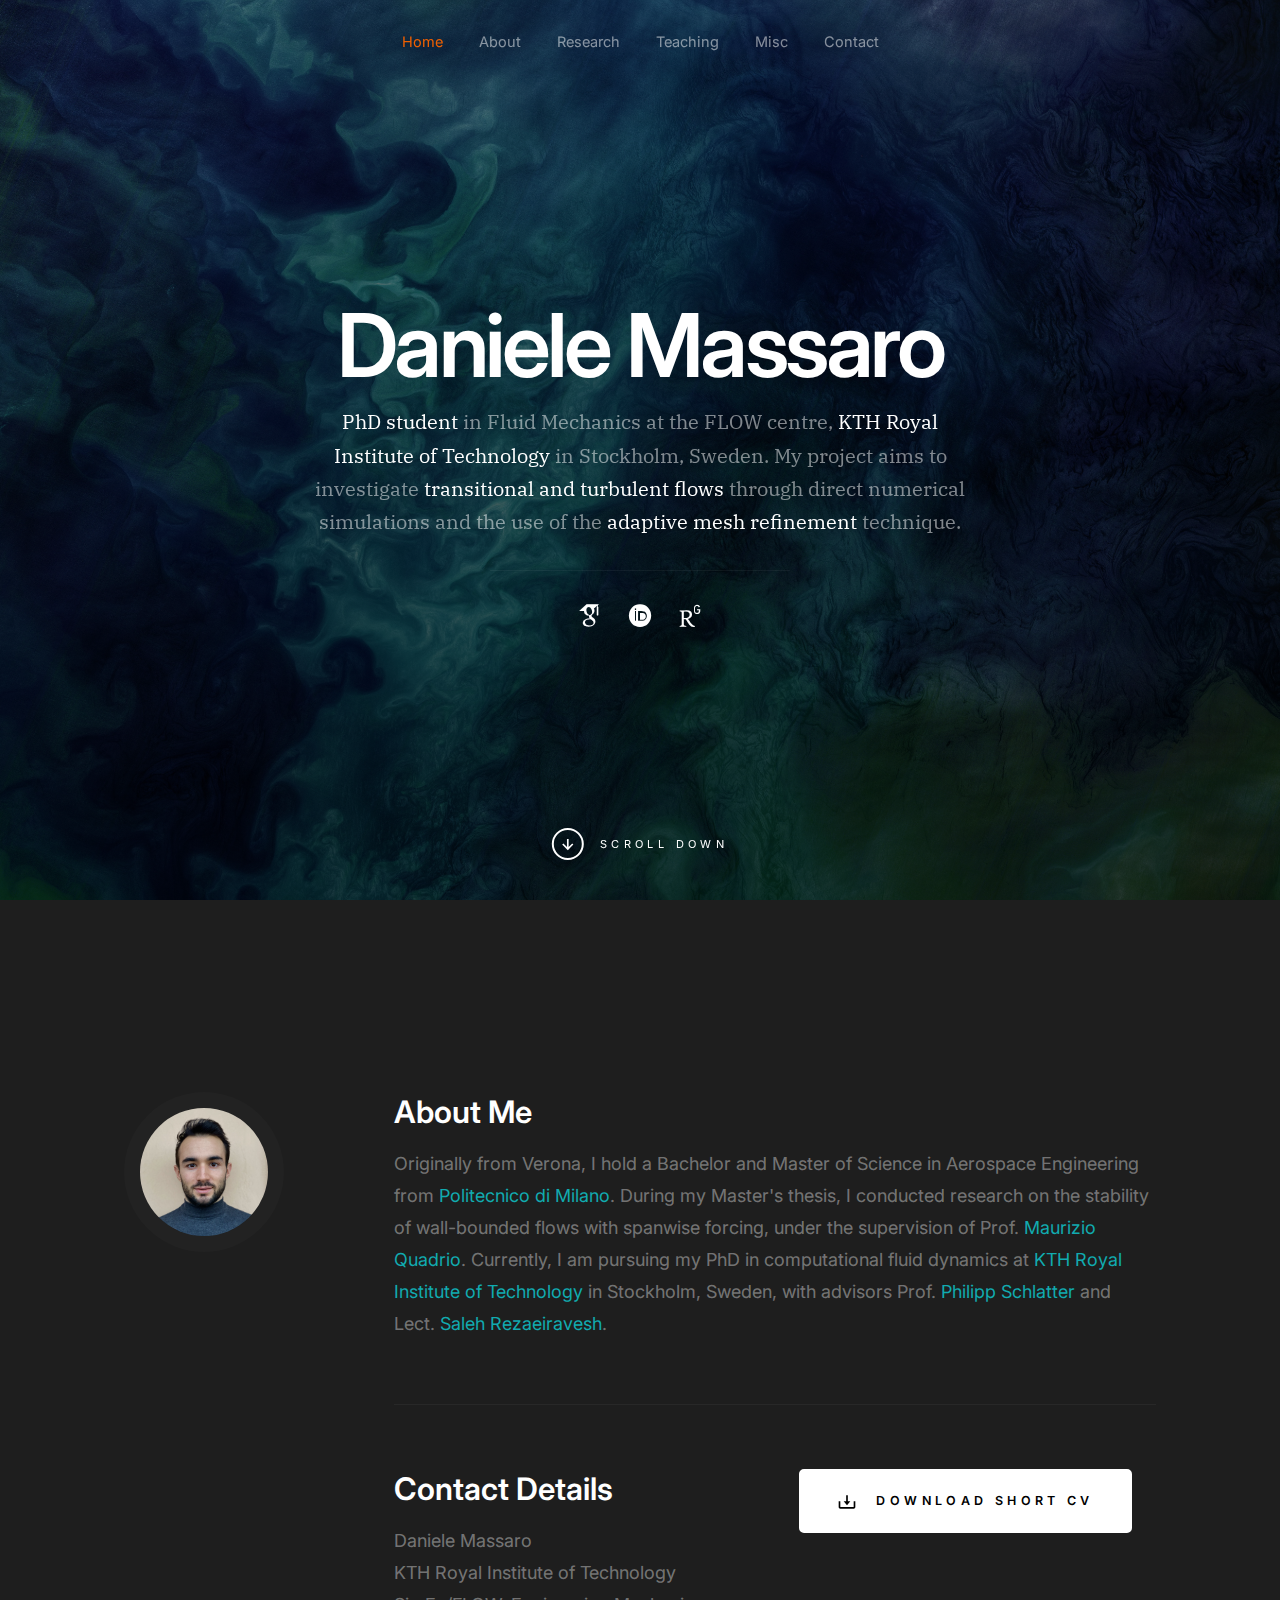
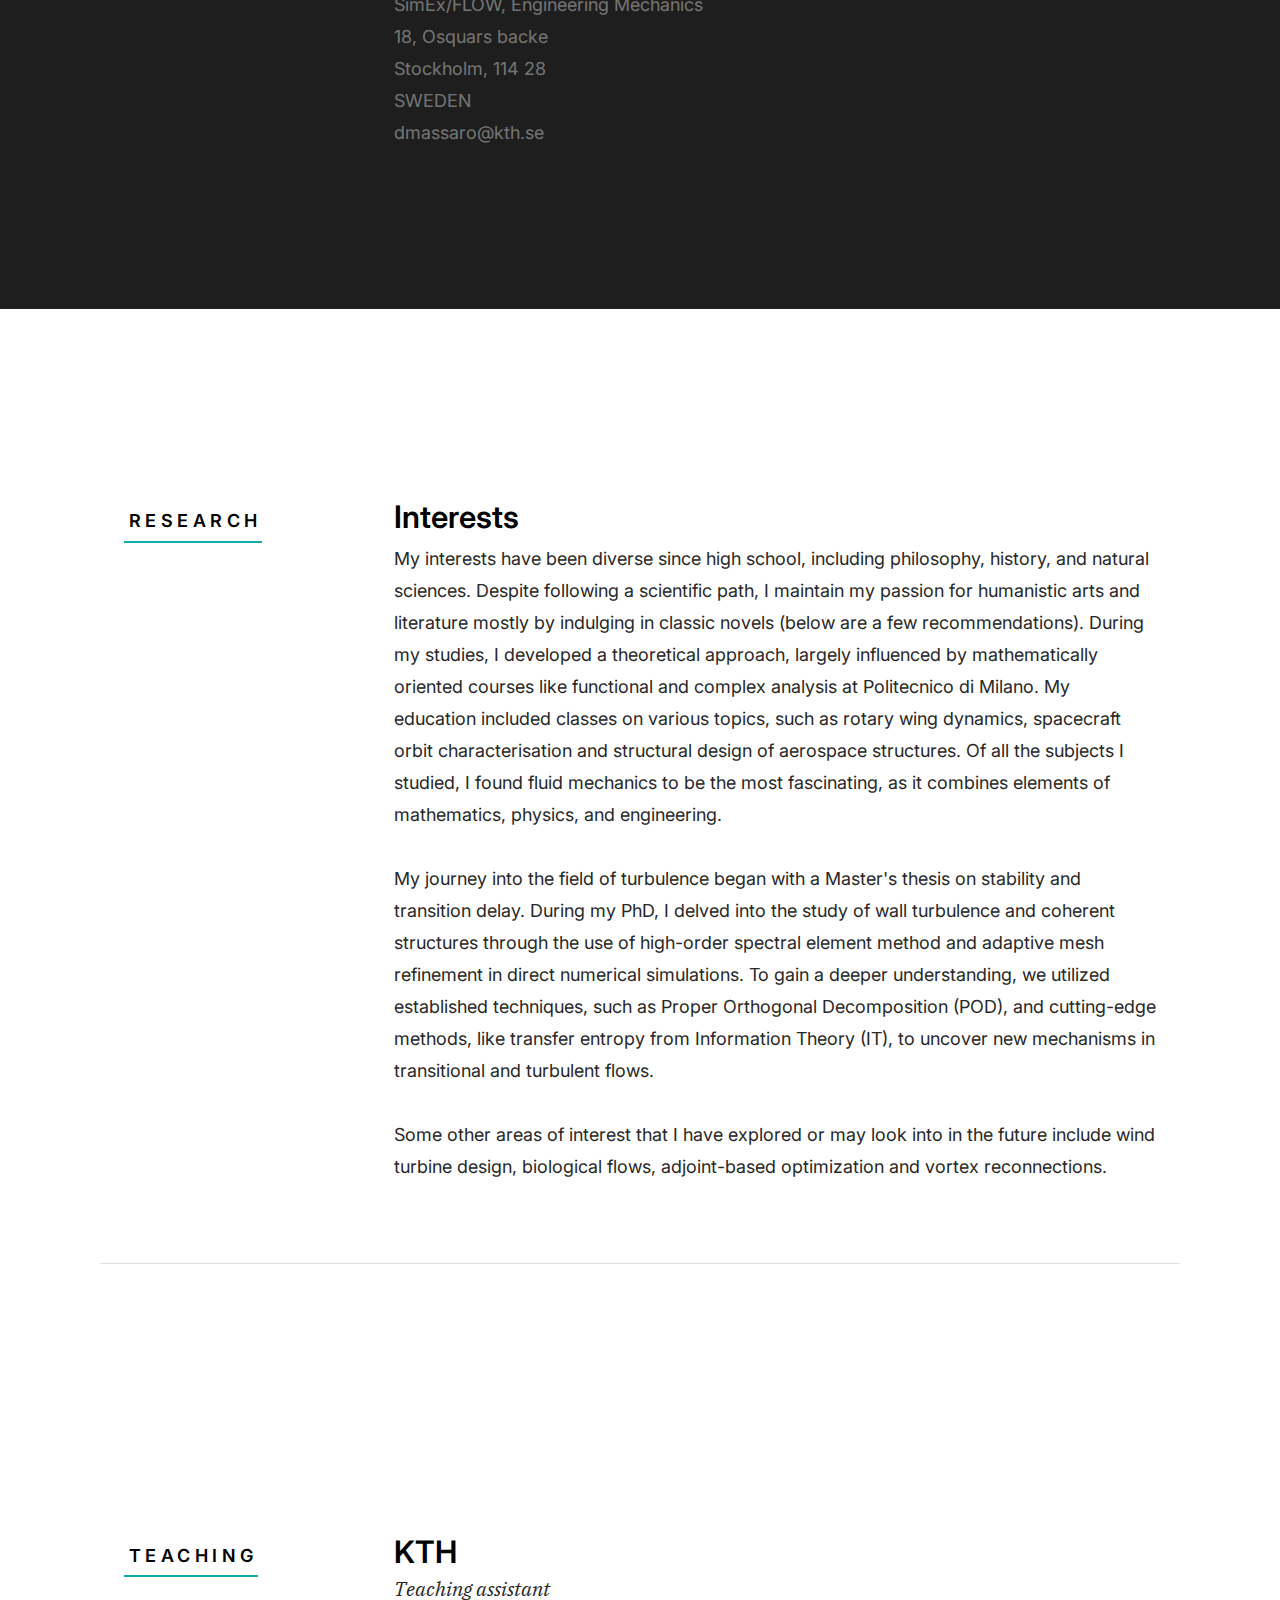
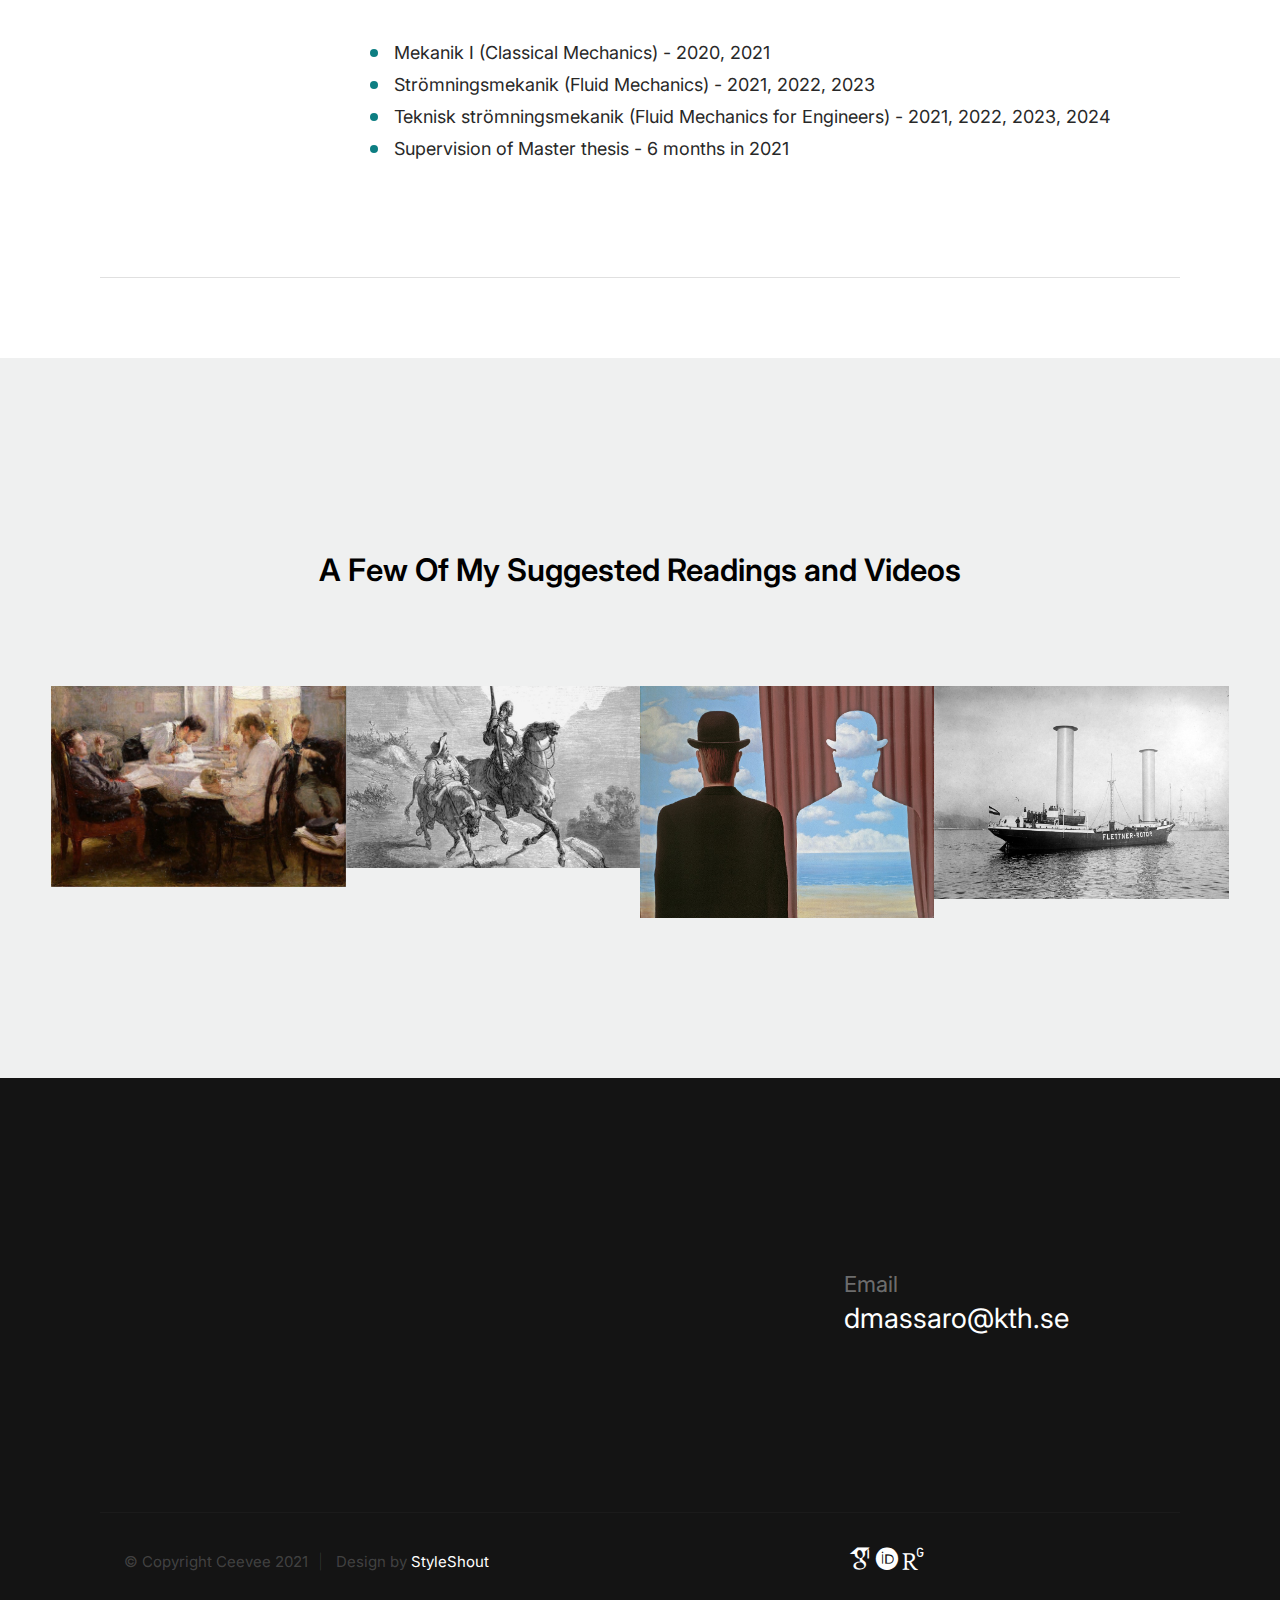
==== commit 9c19e52f: "minor fix-TA" ====
--- a/index.html
+++ b/index.html
@@ -228,7 +228,7 @@
                 <ul class="disc">
                   <li>Mekanik I (Classical Mechanics) - 2020, 2021</li>
                   <li>Strömningsmekanik (Fluid Mechanics) - 2021, 2022, 2023</li>
-                  <li>Teknisk strömningsmekanik (Fluid Mechanics for Engineers) - 2021, 2022, 2023</li>
+                  <li>Teknisk strömningsmekanik (Fluid Mechanics for Engineers) - 2021, 2022, 2023, 2024</li>
                   <li>Supervision of Master thesis - 6 months in 2021</li>
                 </ul>
 
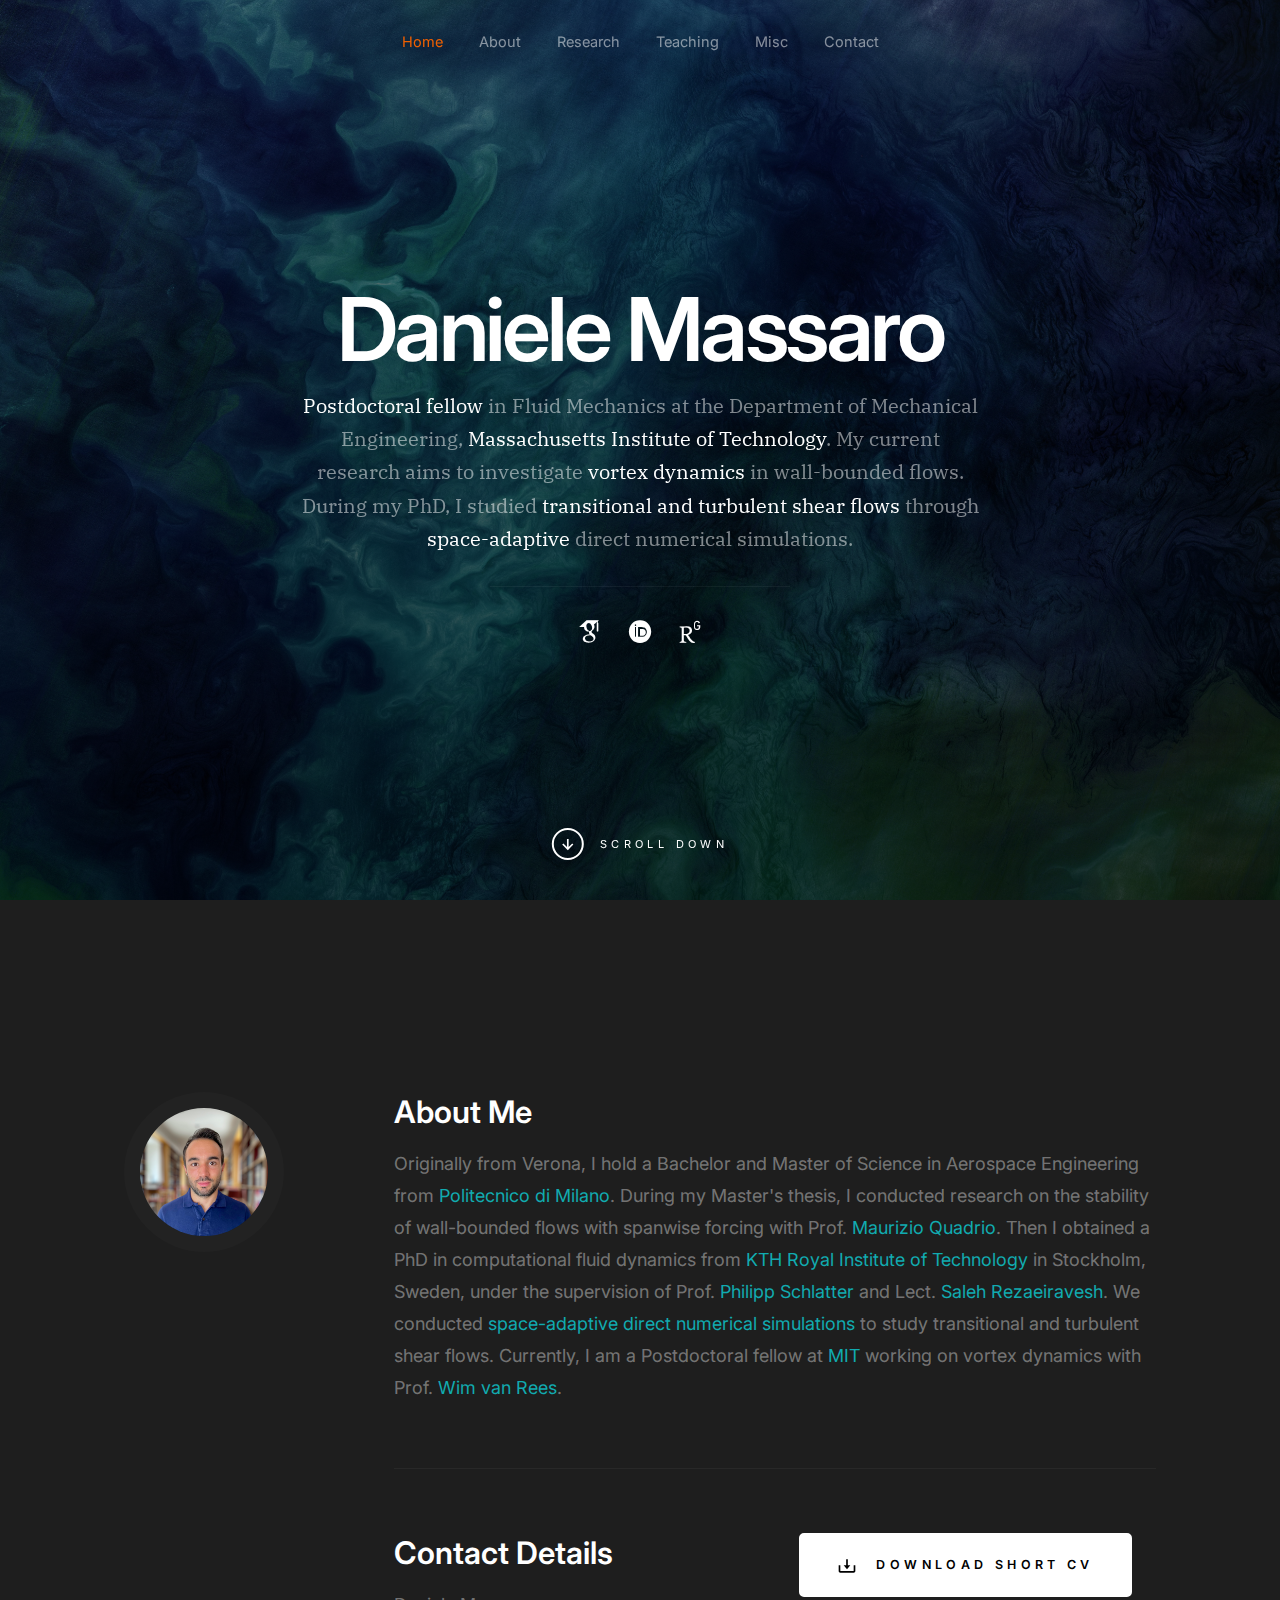
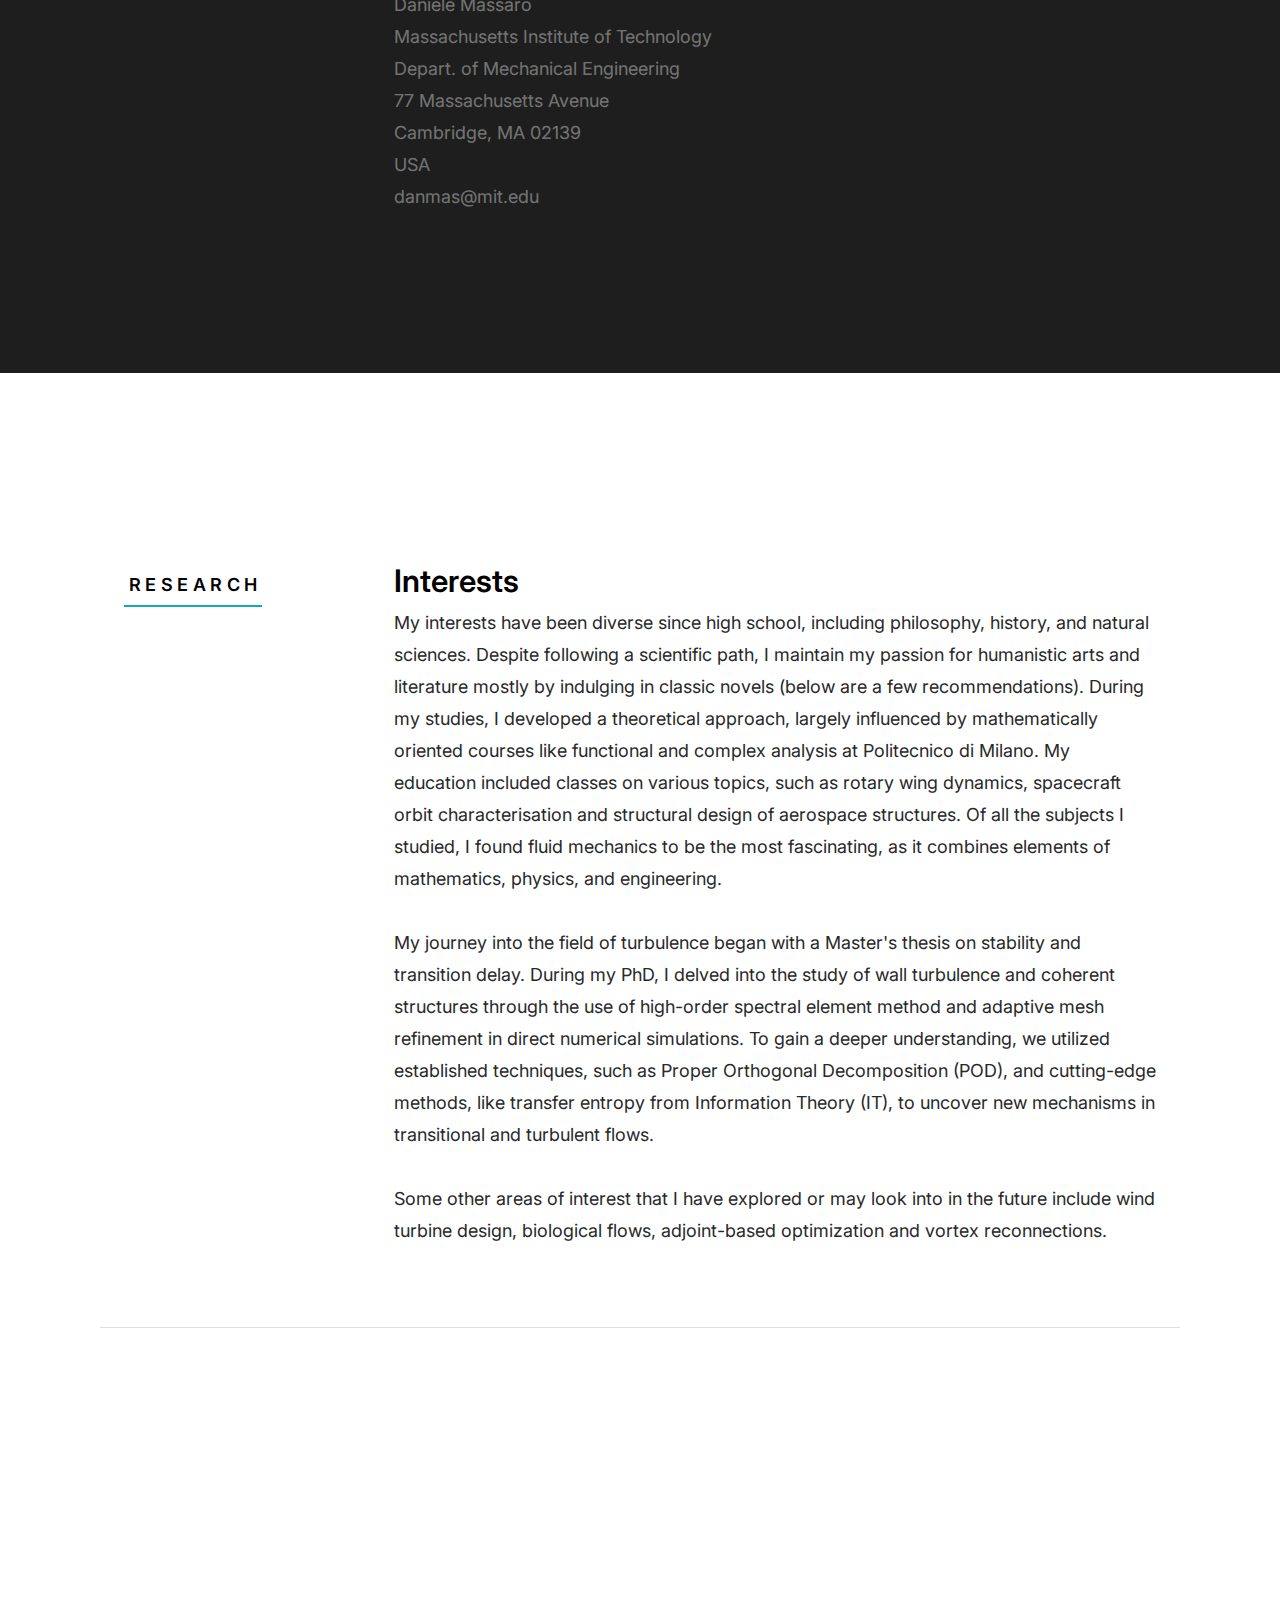
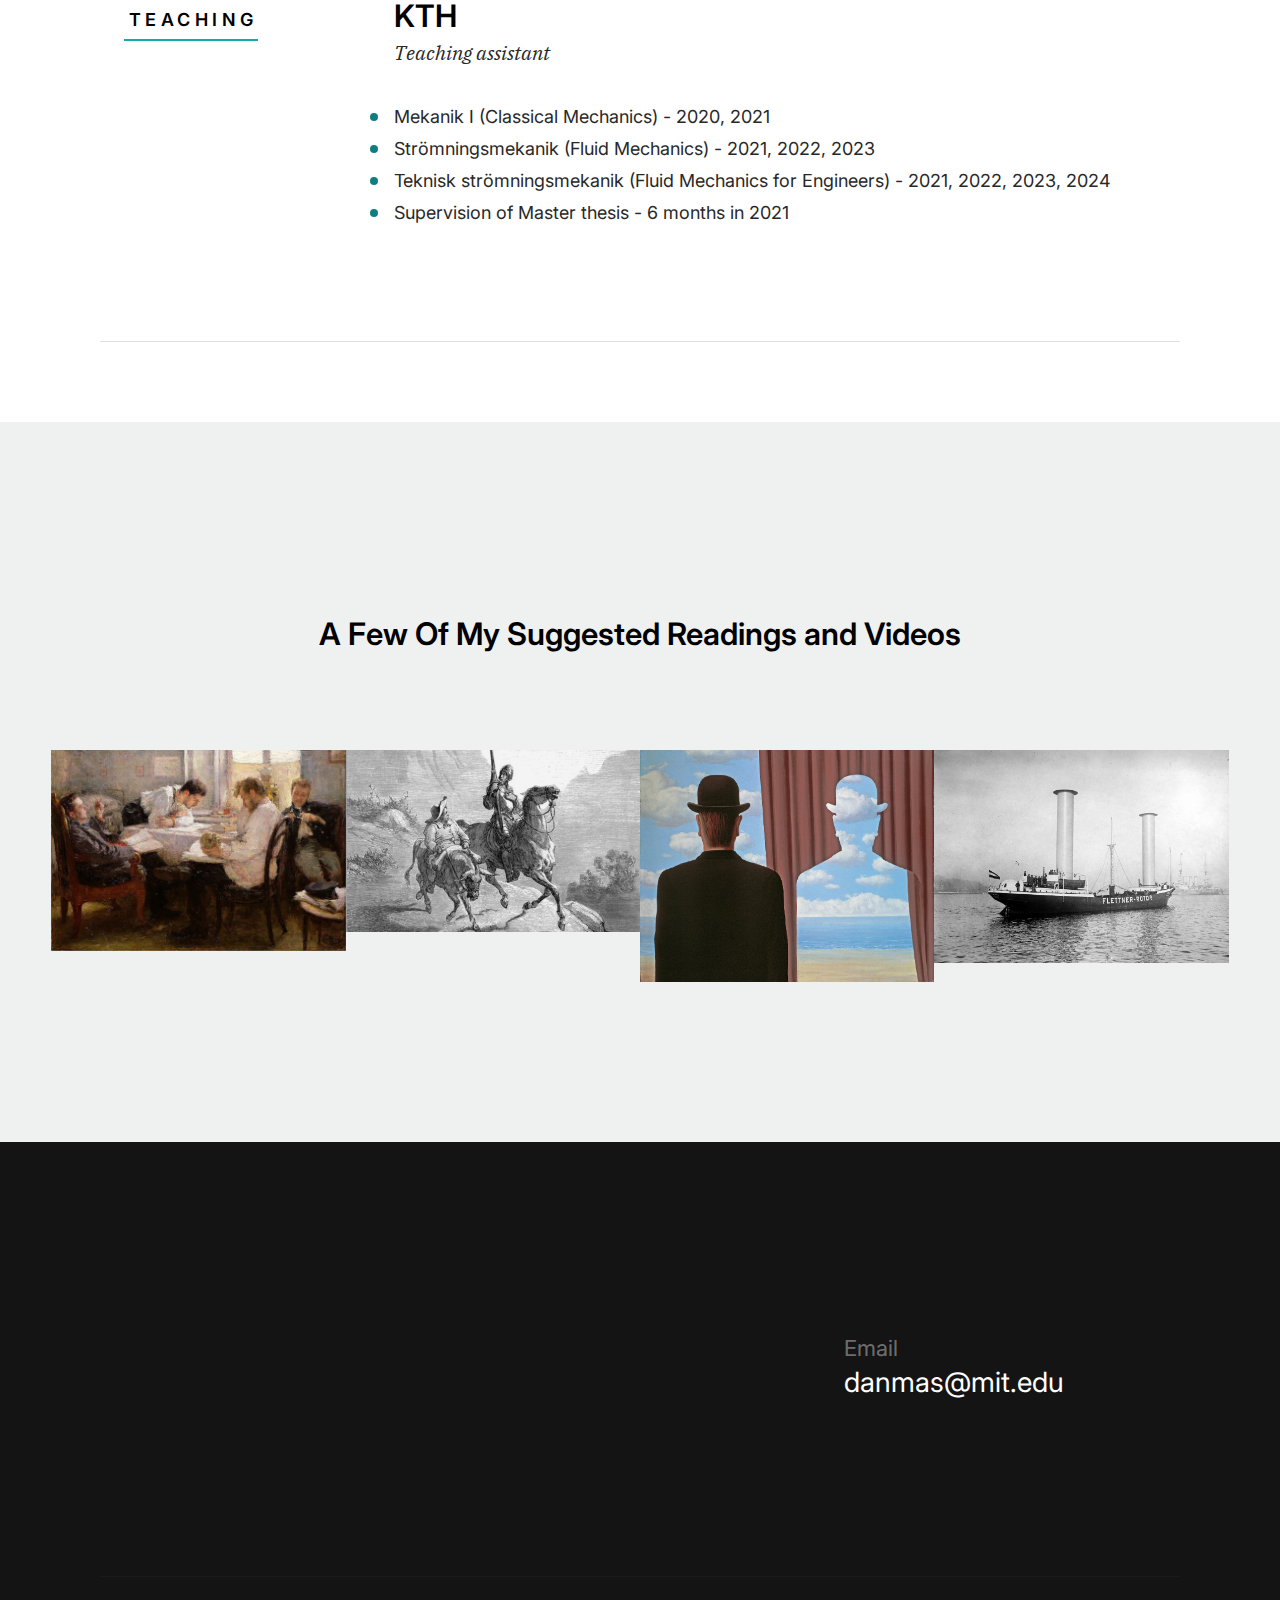
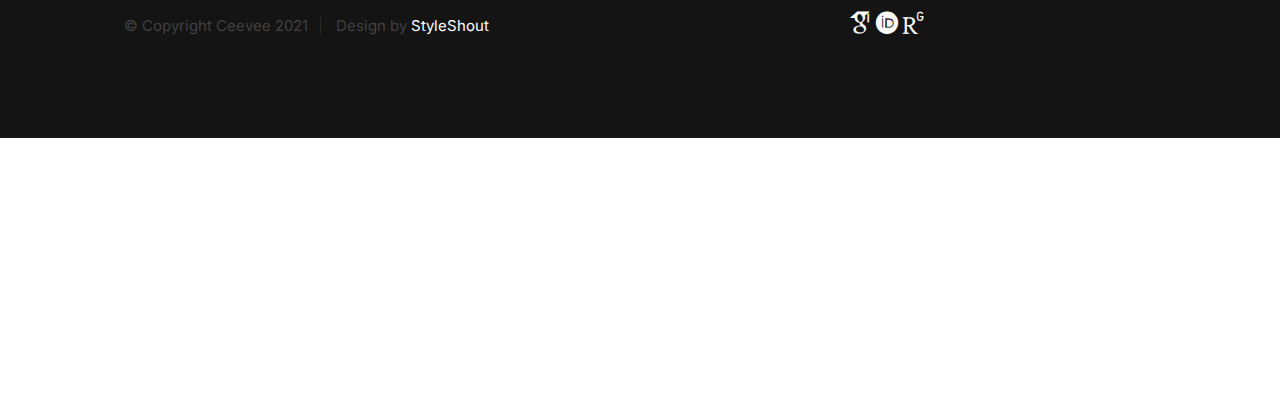
==== commit 1ece7019: "update PostDoc MIT" ====
--- a/index.html
+++ b/index.html
@@ -77,8 +77,7 @@
                     <h1>Daniele Massaro</h1>
 
                     <h3>
-<span>PhD student</span> in Fluid Mechanics at the FLOW centre, <span>KTH Royal Institute of Technology</span> in Stockholm, Sweden. My project aims to investigate <span>transitional and turbulent flows</span> through direct numerical simulations and the use of the <span>adaptive mesh refinement</span> technique. 
-<!-- This novel approach provides a deeper understanding of complicated geometries at high Reynolds numbers. -->
+<span>Postdoctoral fellow</span> in Fluid Mechanics at the Department of Mechanical Engineering, <span>Massachusetts Institute of Technology</span>. My current research aims to investigate <span>vortex dynamics</span> in wall-bounded flows. During my PhD, I studied <span>transitional and turbulent shear flows</span> through <span>space-adaptive</span> direct numerical simulations.
                     </h3>
 
                     <div class="s-hero__content-social">
@@ -118,14 +117,15 @@
 
         <div class="row">
             <div class="column large-3 tab-12">
-                <img class="s-about__pic" src="images/avatars/picture.JPG" alt="">
+                <img class="s-about__pic" src="images/avatars/pic4.JPG" alt="">
             </div>
             <div class="column large-9 tab-12 s-about__content">
                 <h3>About Me</h3>
                 <p>
-Originally from Verona, I hold a Bachelor and Master of Science in Aerospace Engineering from <a href="https://www.polimi.it/"> Politecnico di Milano</a>. During my Master's thesis, I conducted research on the stability of wall-bounded flows with spanwise forcing, under the supervision of Prof. <a href="https://home.aero.polimi.it/quadrio/index.html">Maurizio Quadrio</a>. Currently, I am pursuing my PhD in computational fluid dynamics at <a href="https://www.kth.se/"> KTH Royal Institute of Technology</a> in Stockholm, Sweden, with advisors Prof. <a href="https://www.kth.se/profile/philipps">Philipp Schlatter</a> and Lect. <a href="https://research.manchester.ac.uk/en/persons/saleh.rezaeiravesh">Saleh Rezaeiravesh</a>. 
-              
-<!--                Originally from Verona (Italy), I hold a Bachelor and Master of Science degree in Aerospace Engineering from       Politecnico di Milano. During the specialization in Fluid Mechanics, I carried out my master's thesis named "Stability characteristics of wall-bounded flow with spanwise forcing" with Prof. <a href="https://home.aero.polimi.it/quadrio/index.html">Maurizio Quadrio</a>. Afterwards, I moved to Stockholm (Sweden) to <a href="https://www.kth.se/"> KTH Royal Institute of Technology</a> for pursuing my PhD in computational fluid dynamics under the supervision of Prof. <a href="https://www.kth.se/profile/philipps">Philipp Schlatter</a> and Dr. <a href="https://research.manchester.ac.uk/en/persons/saleh.rezaeiravesh">Saleh Rezaeiravesh</a>   -->             
+Originally from Verona, I hold a Bachelor and Master of Science in Aerospace Engineering from <a href="https://www.polimi.it/en/"> Politecnico di Milano</a>. During my Master's thesis, I conducted research on the stability of wall-bounded flows with spanwise forcing with Prof. <a href="https://www.aero.polimi.it/it/personale/maurizio-quadrio">Maurizio Quadrio</a>. Then I obtained a PhD in computational fluid dynamics from <a href="https://www.kth.se/en/"> KTH Royal Institute of Technology</a> in Stockholm, Sweden,  under the supervision of Prof. <a href="https://www.lstm.tf.fau.de/person/philipp-schlatter/">Philipp Schlatter</a> and Lect. <a href="https://research.manchester.ac.uk/en/persons/saleh.rezaeiravesh">Saleh Rezaeiravesh</a>. We conducted <a href="http://kth.diva-portal.org/smash/record.jsf?pid=diva2%3A1841755&dswid=3799">space-adaptive direct numerical simulations</a> to study transitional and turbulent shear flows. Currently, I am a Postdoctoral fellow at <a href="https://www.mit.edu">MIT</a> working on vortex dynamics with Prof. <a href="https://meche.mit.edu/people/faculty/wvanrees@mit.edu">Wim van Rees</a>. 
+
+<!-- Originally from Verona, I hold a Bachelor and Master of Science in Aerospace Engineering from <a href="https://www.polimi.it/"> Politecnico di Milano</a>. During my Master's thesis, I conducted research on the stability of wall-bounded flows with spanwise forcing, under the supervision of Prof. <a href="https://home.aero.polimi.it/quadrio/index.html">Maurizio Quadrio</a>. Currently, I am pursuing my PhD in computational fluid dynamics at <a href="https://www.kth.se/"> KTH Royal Institute of Technology</a> in Stockholm, Sweden, with advisors Prof. <a href="https://www.kth.se/profile/philipps">Philipp Schlatter</a> and Lect. <a href="https://research.manchester.ac.uk/en/persons/saleh.rezaeiravesh">Saleh Rezaeiravesh</a>. --> 
+
                 </p>
 
                 <hr>
@@ -136,13 +136,13 @@
     
                         <p>
                         Daniele Massaro <br>
-                        KTH Royal Institute of Technology <br>
-                        SimEx/FLOW, Engineering Mechanics <br>
-                        18, Osquars backe <br>
-                        Stockholm, 114 28 <br>
-                        SWEDEN <br>
+                        Massachusetts Institute of Technology <br>
+                        Depart. of Mechanical Engineering <br>
+                        77 Massachusetts Avenue <br>
+                        Cambridge, MA 02139 <br>
+                        USA <br>
 <!--                        <a href="tel:+1975432345">+197 543 2345</a> <br>  -->
-                        <a href="mailto:#0">dmassaro@kth.se</a>
+                        <a href="mailto:danmas@mit.edu">danmas@mit.edu</a>
                         </p>
                         
                     </div>
@@ -503,7 +503,7 @@
                                 Email
                             </h5>
                             <p class="contact-block__content">
-                                <a class="mailtoui" href="mailto:dmassaro@kth.se">dmassaro@kth.se</a>
+                                <a class="mailtoui" href="mailto:danmas@mit.edu">danmas@mit.edu</a>
                             </p>
                         </div> <!-- end contact-block -->
 
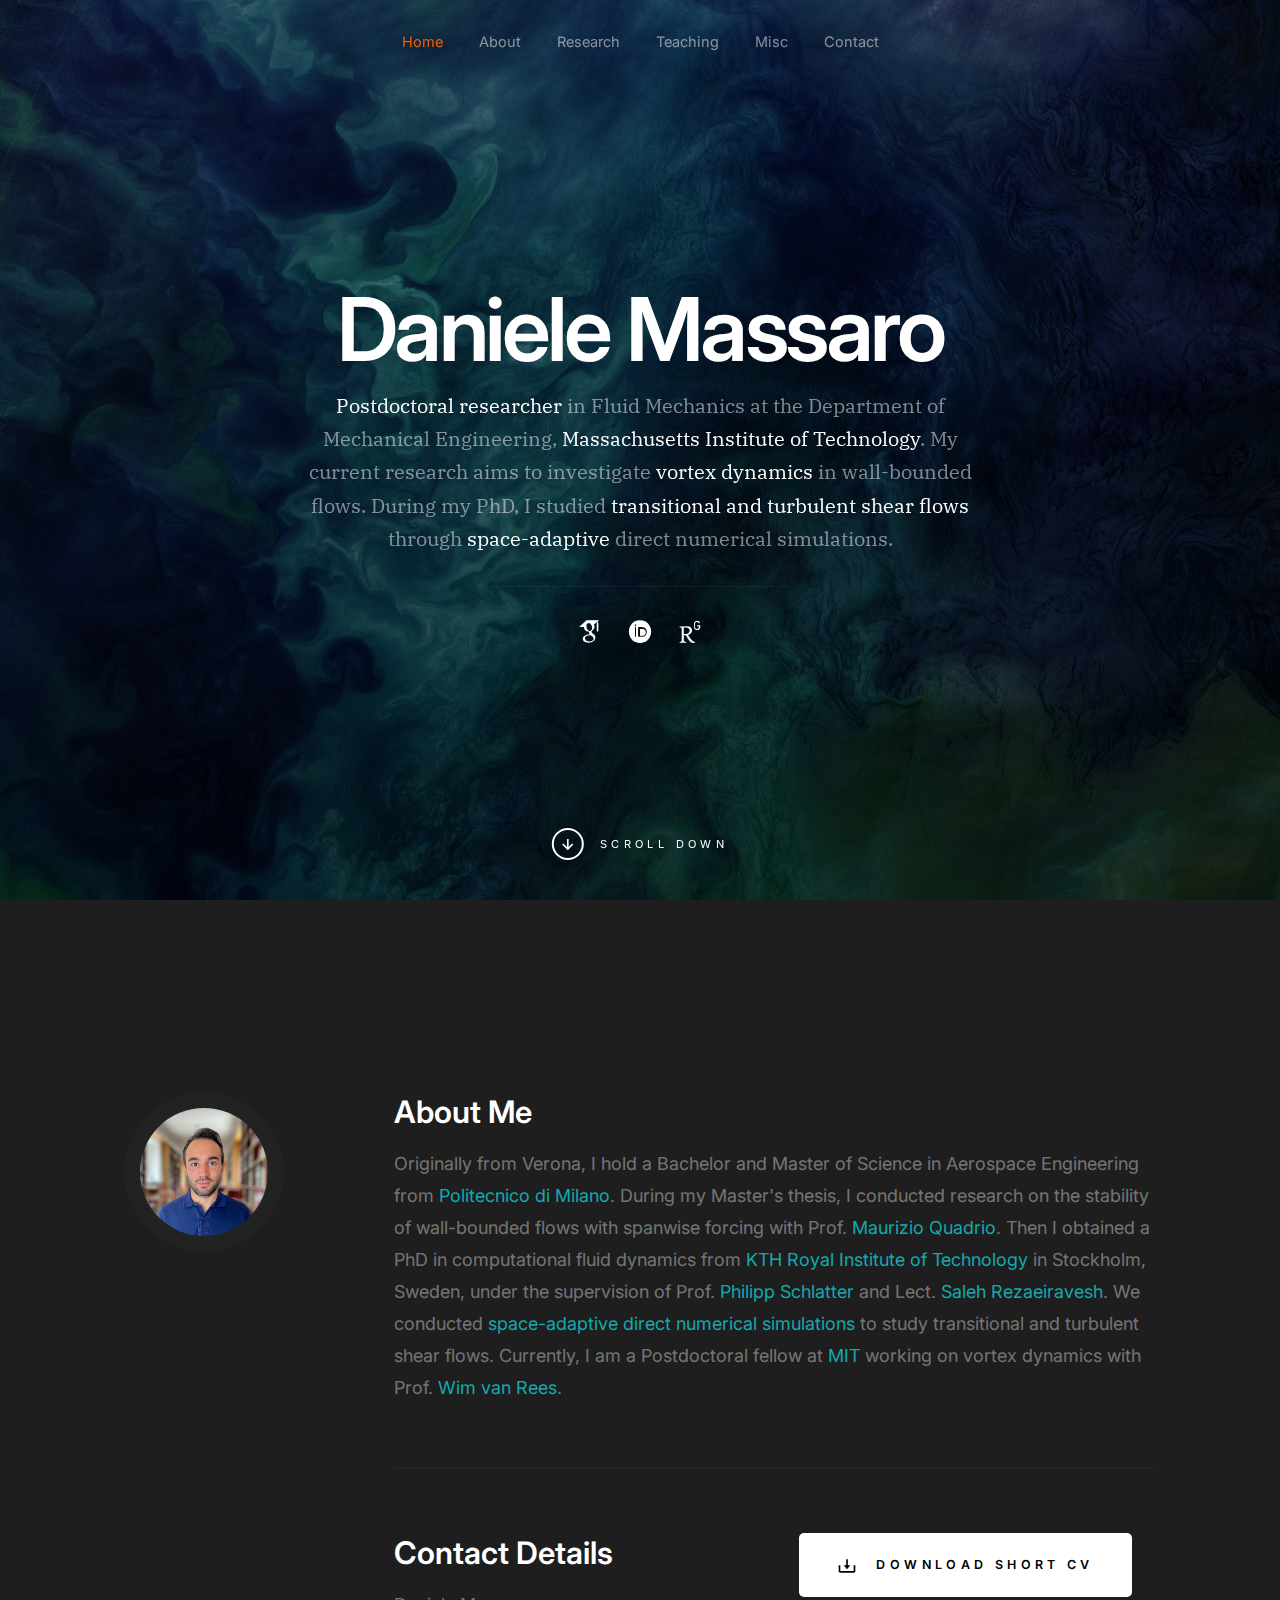
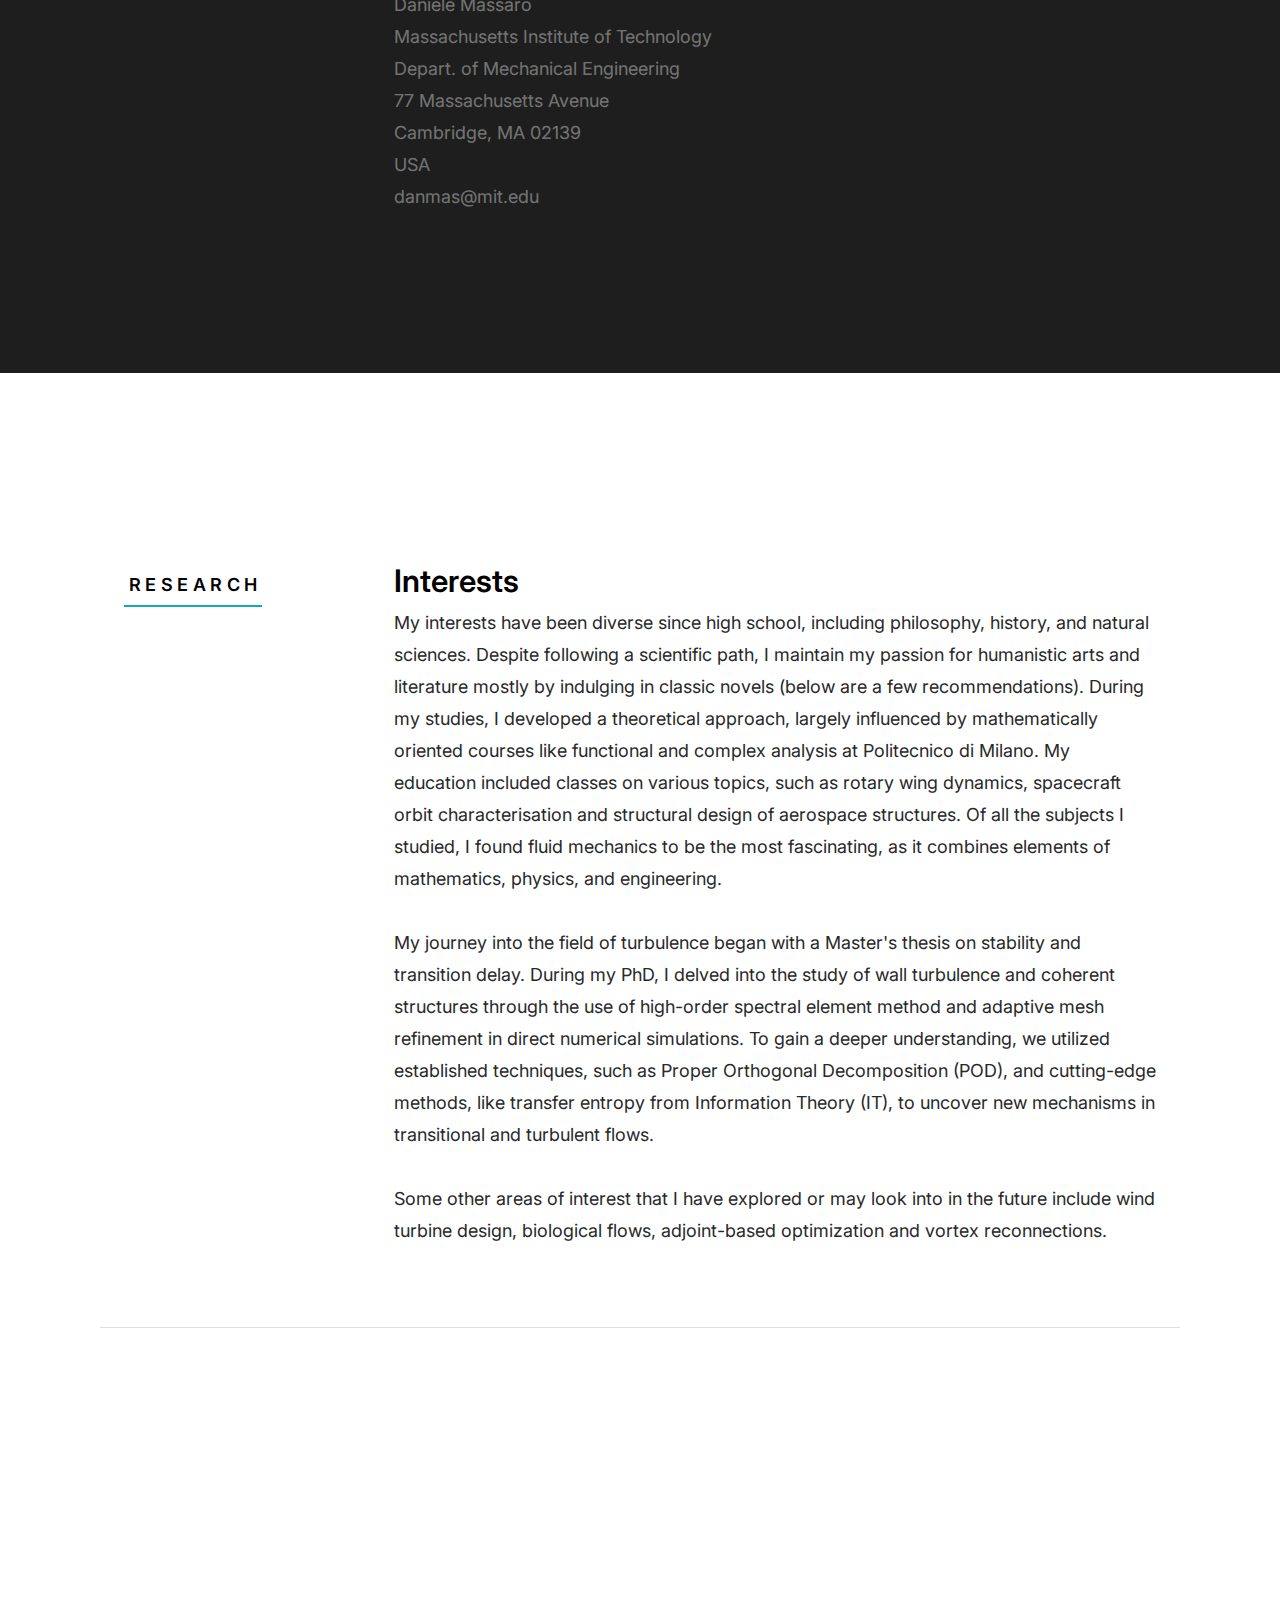
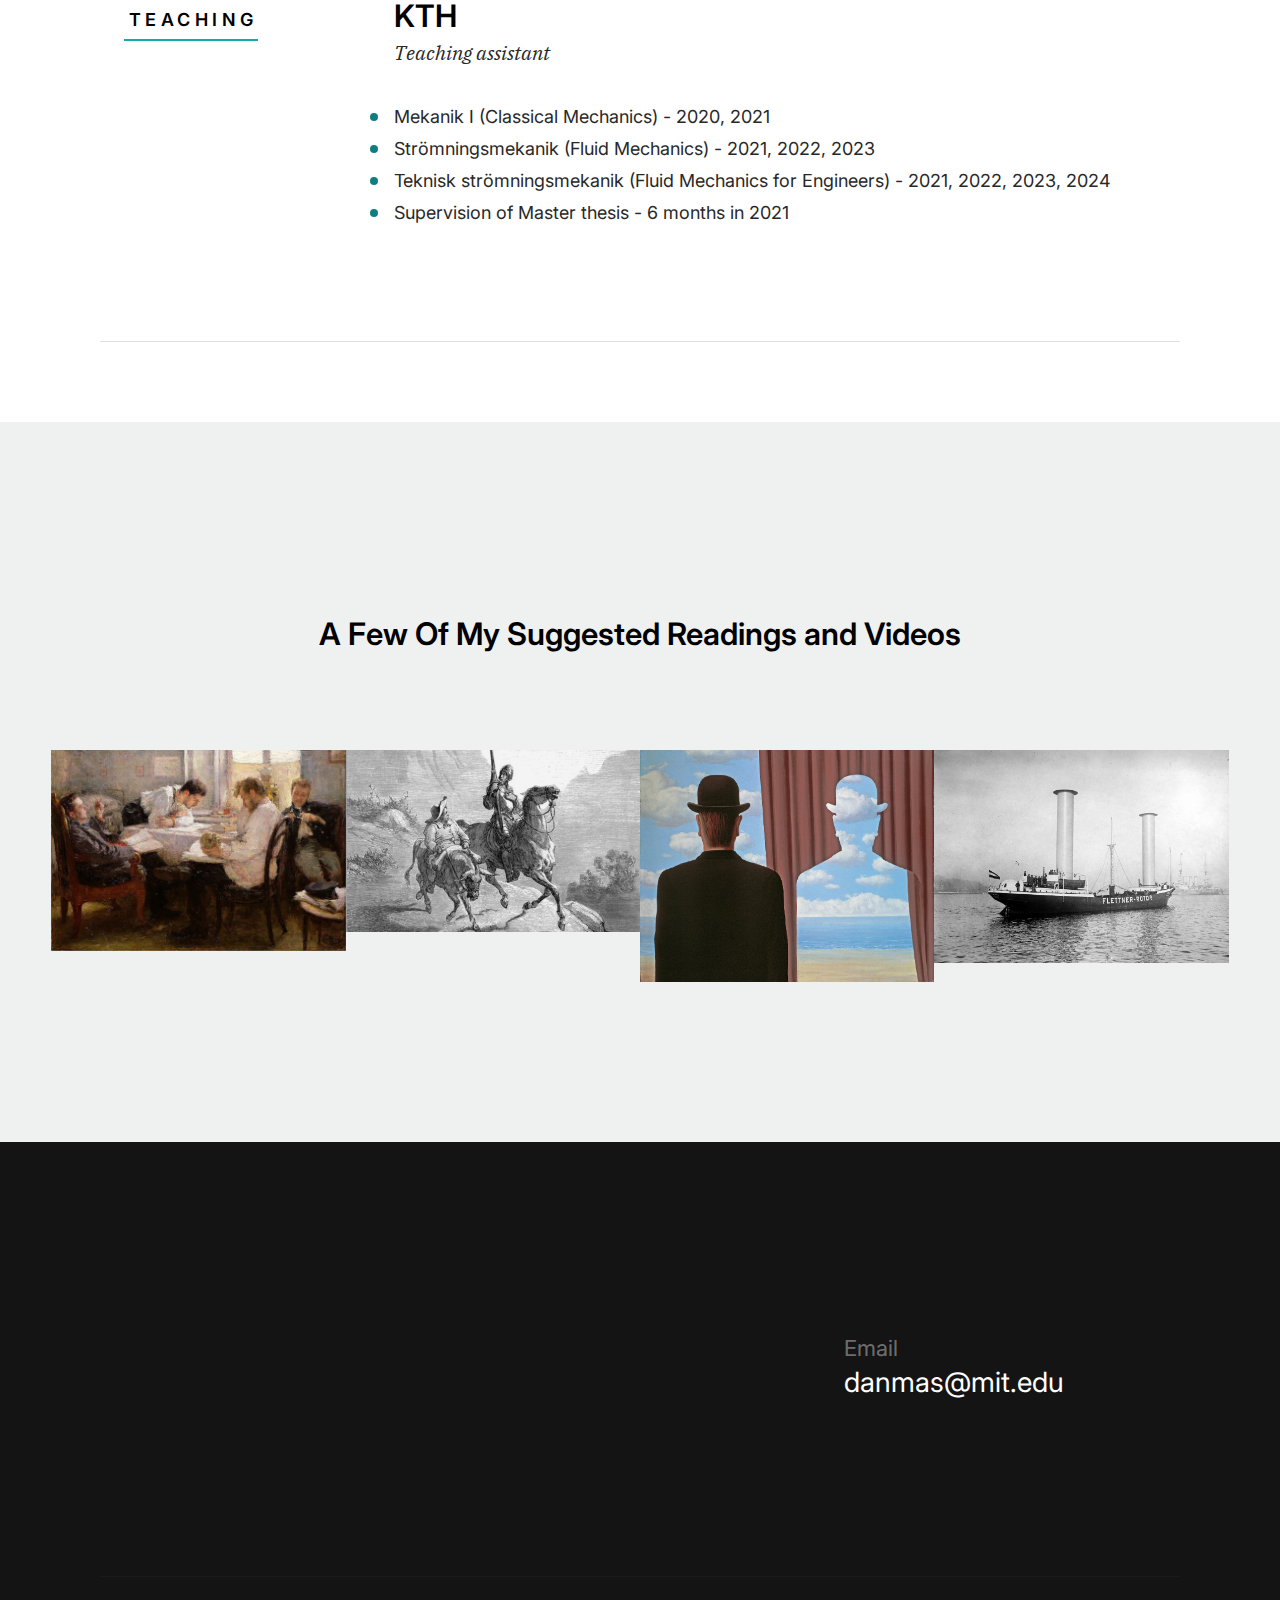
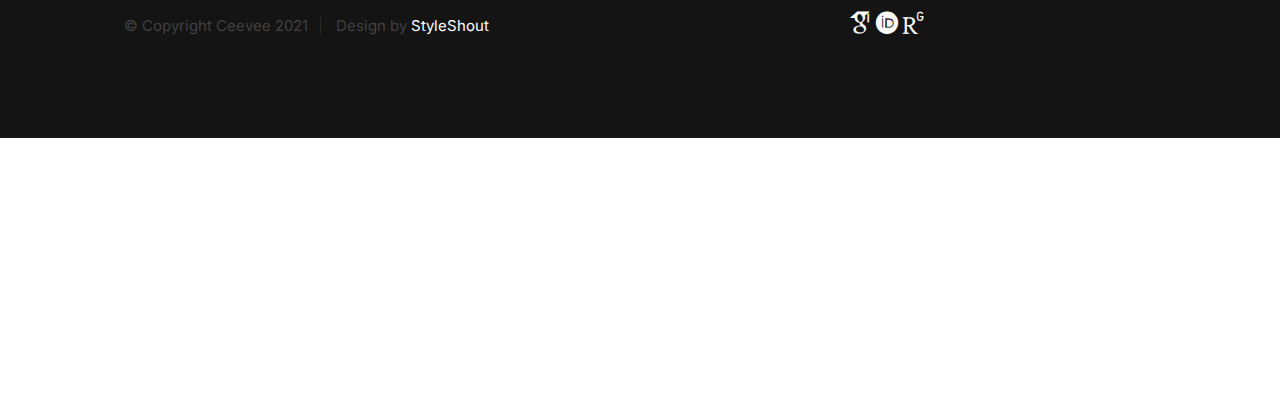
==== commit 5a429ea9: "minor PostDoc fix" ====
--- a/index.html
+++ b/index.html
@@ -77,7 +77,7 @@
                     <h1>Daniele Massaro</h1>
 
                     <h3>
-<span>Postdoctoral fellow</span> in Fluid Mechanics at the Department of Mechanical Engineering, <span>Massachusetts Institute of Technology</span>. My current research aims to investigate <span>vortex dynamics</span> in wall-bounded flows. During my PhD, I studied <span>transitional and turbulent shear flows</span> through <span>space-adaptive</span> direct numerical simulations.
+<span>Postdoctoral researcher</span> in Fluid Mechanics at the Department of Mechanical Engineering, <span>Massachusetts Institute of Technology</span>. My current research aims to investigate <span>vortex dynamics</span> in wall-bounded flows. During my PhD, I studied <span>transitional and turbulent shear flows</span> through <span>space-adaptive</span> direct numerical simulations.
                     </h3>
 
                     <div class="s-hero__content-social">
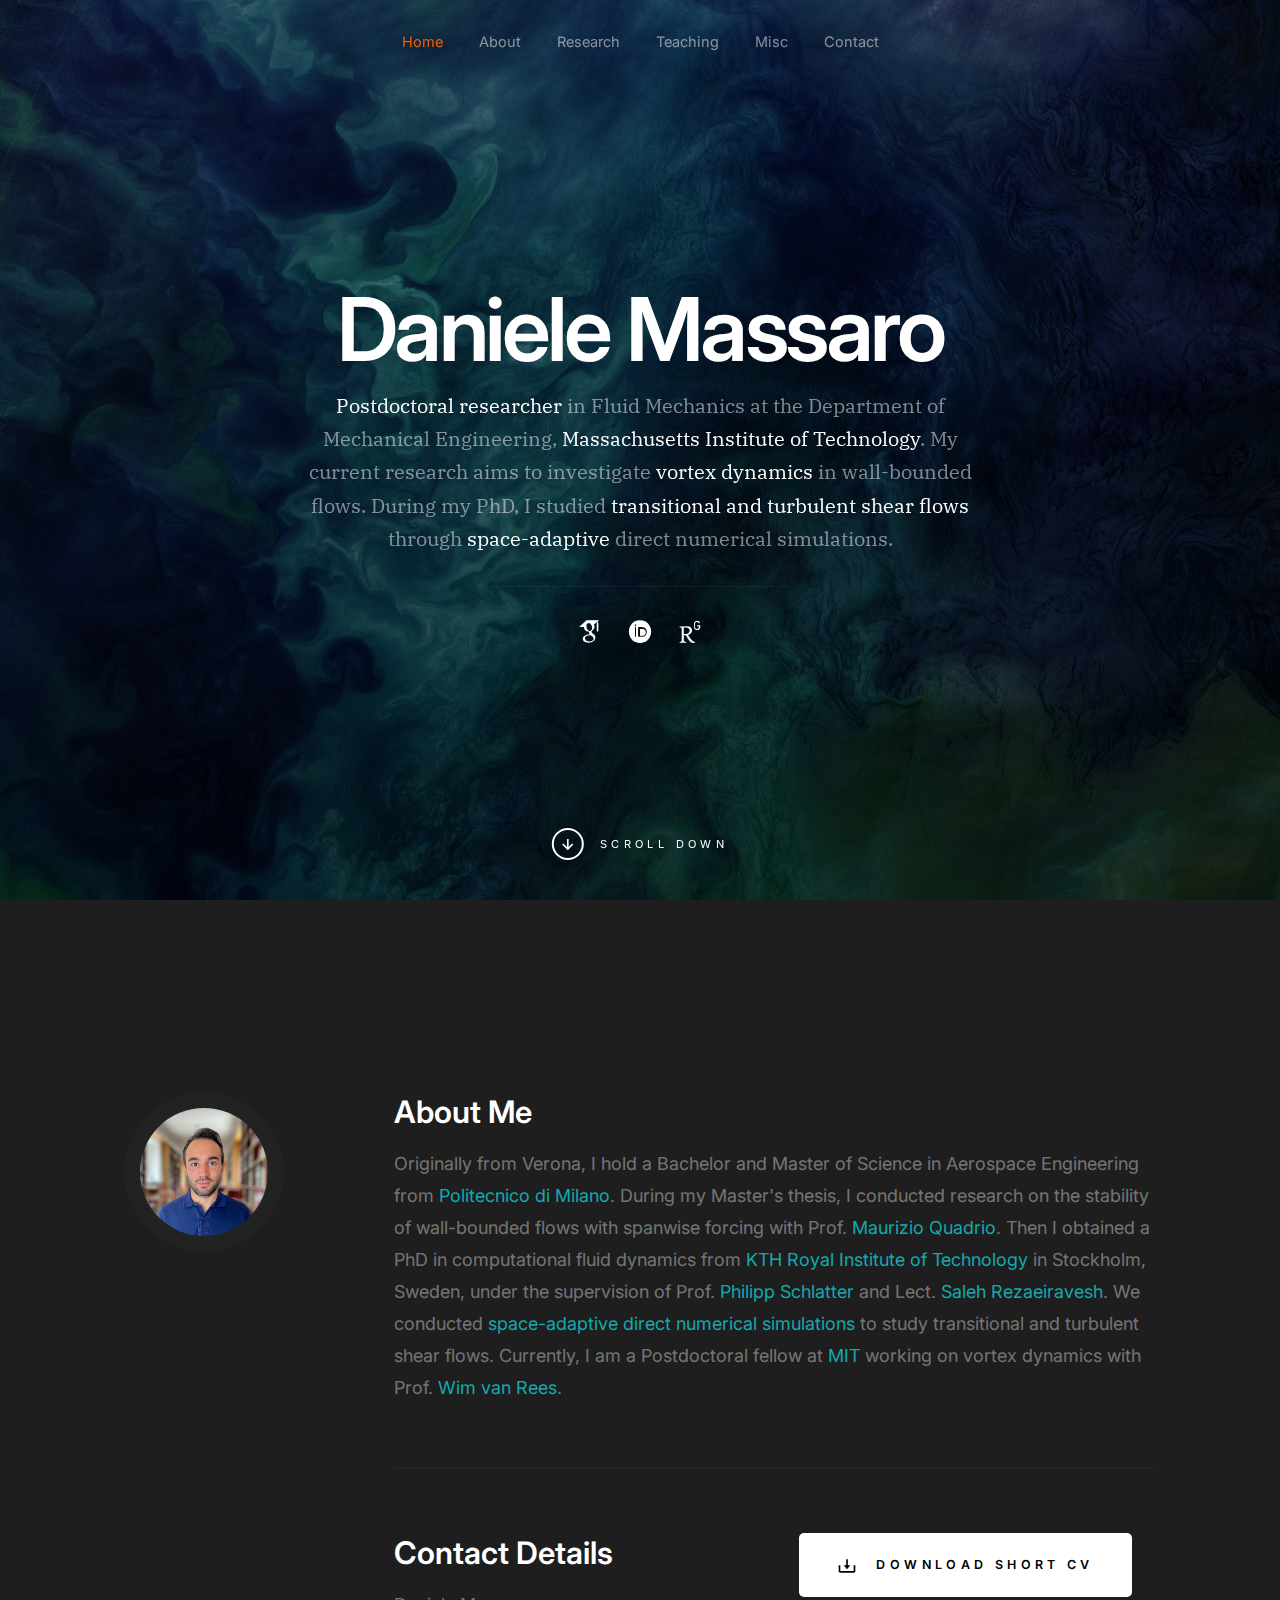
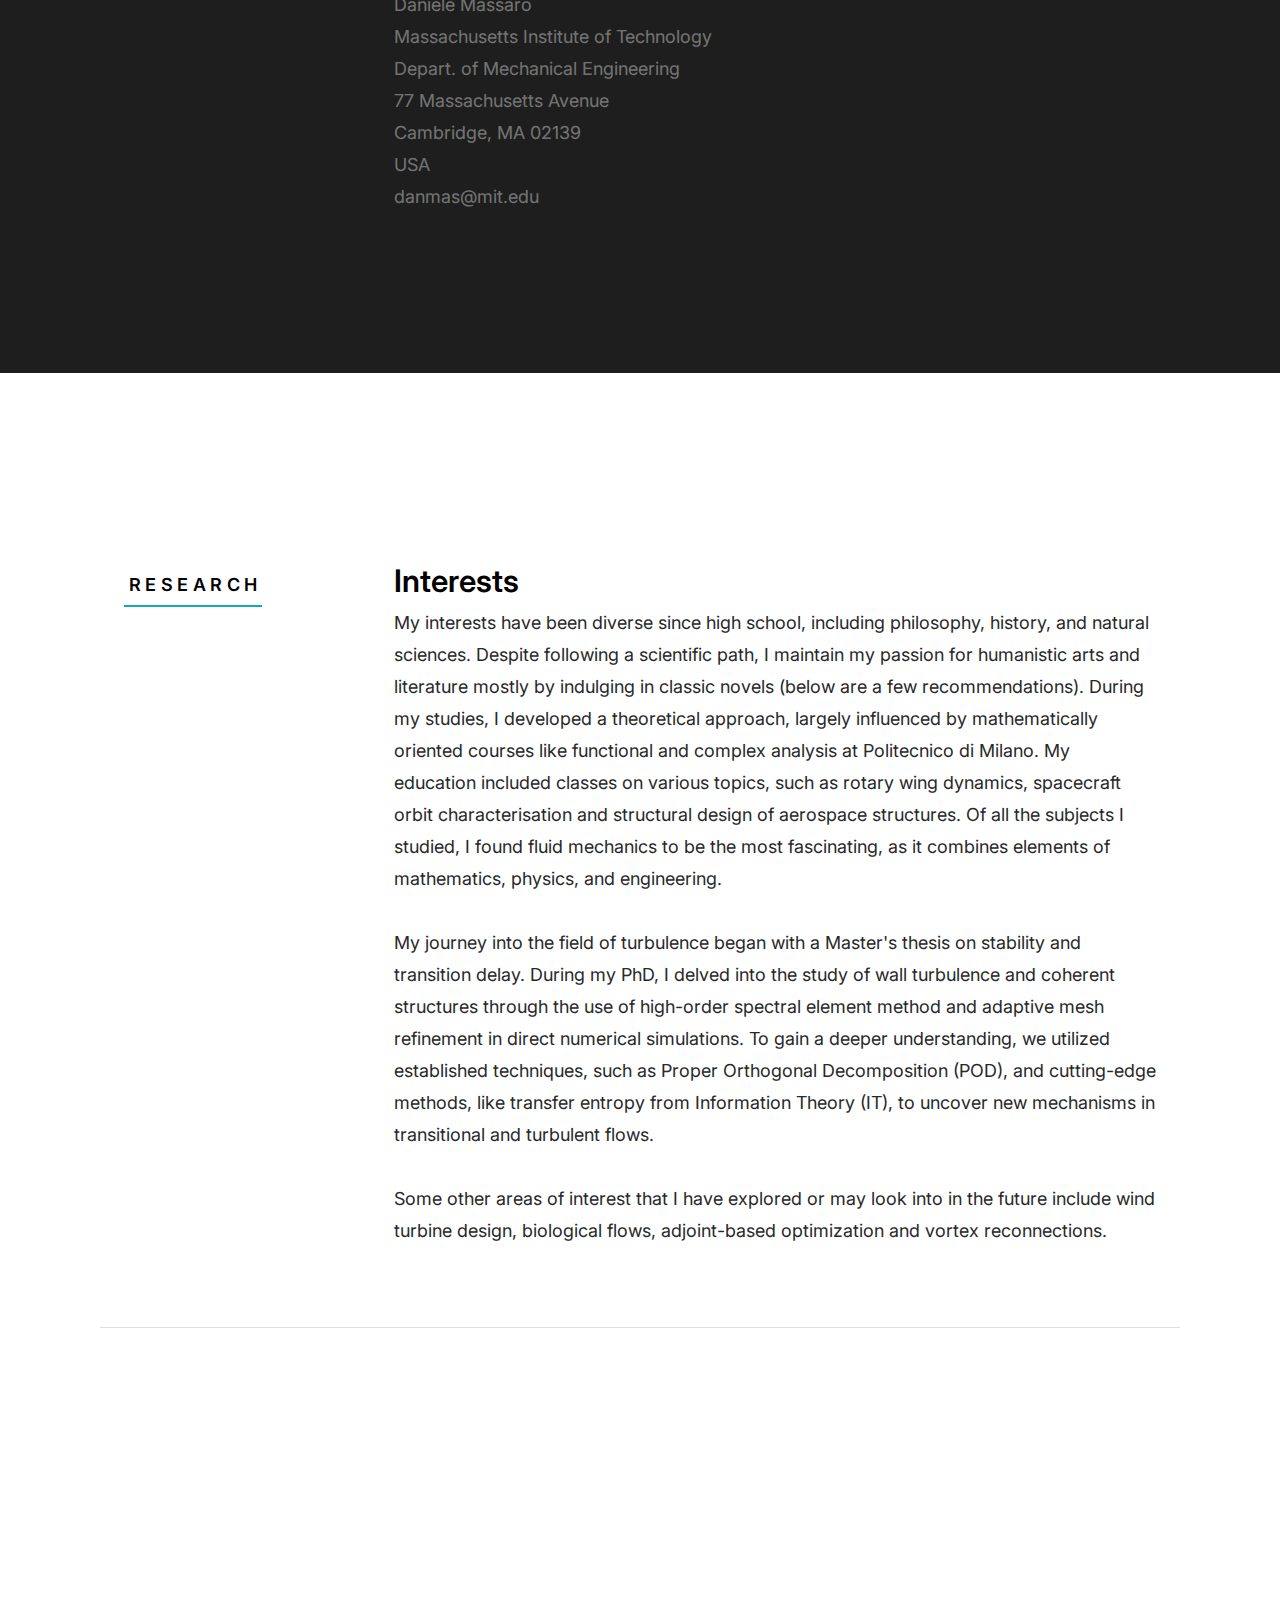
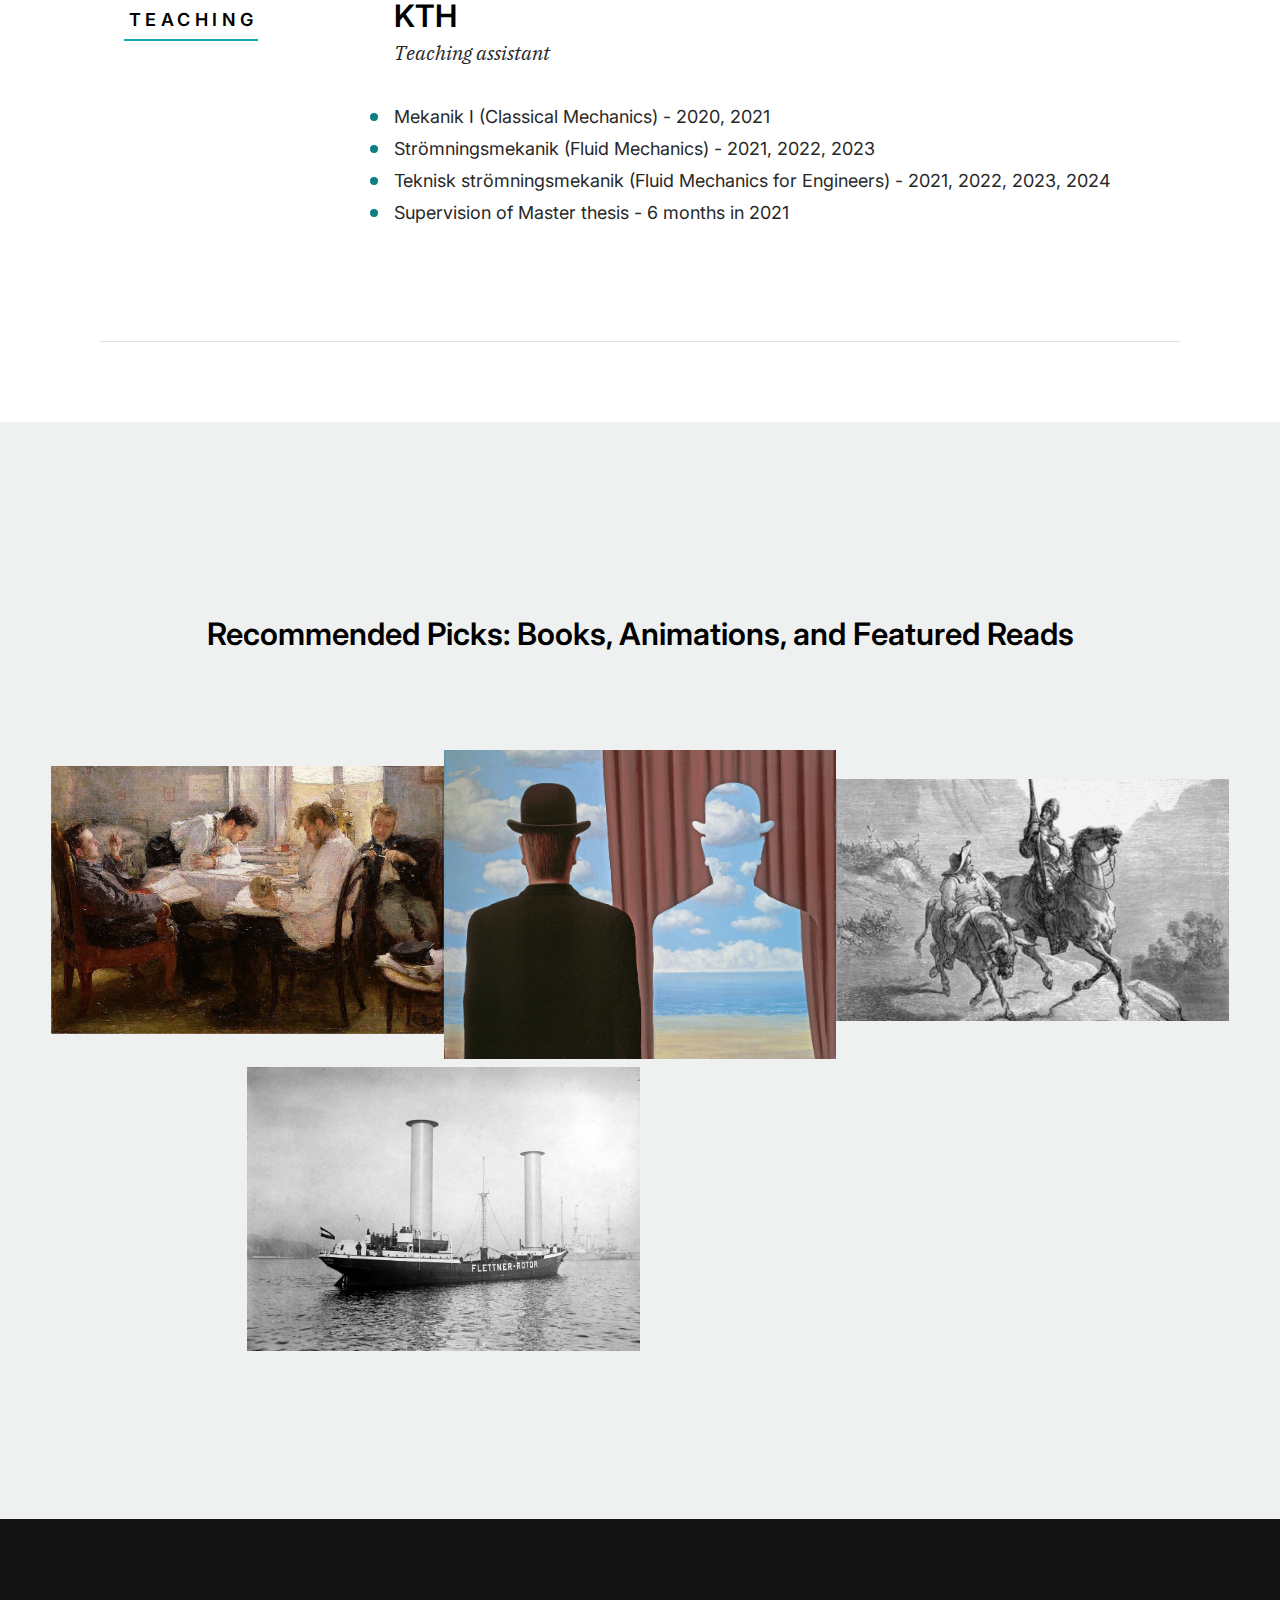
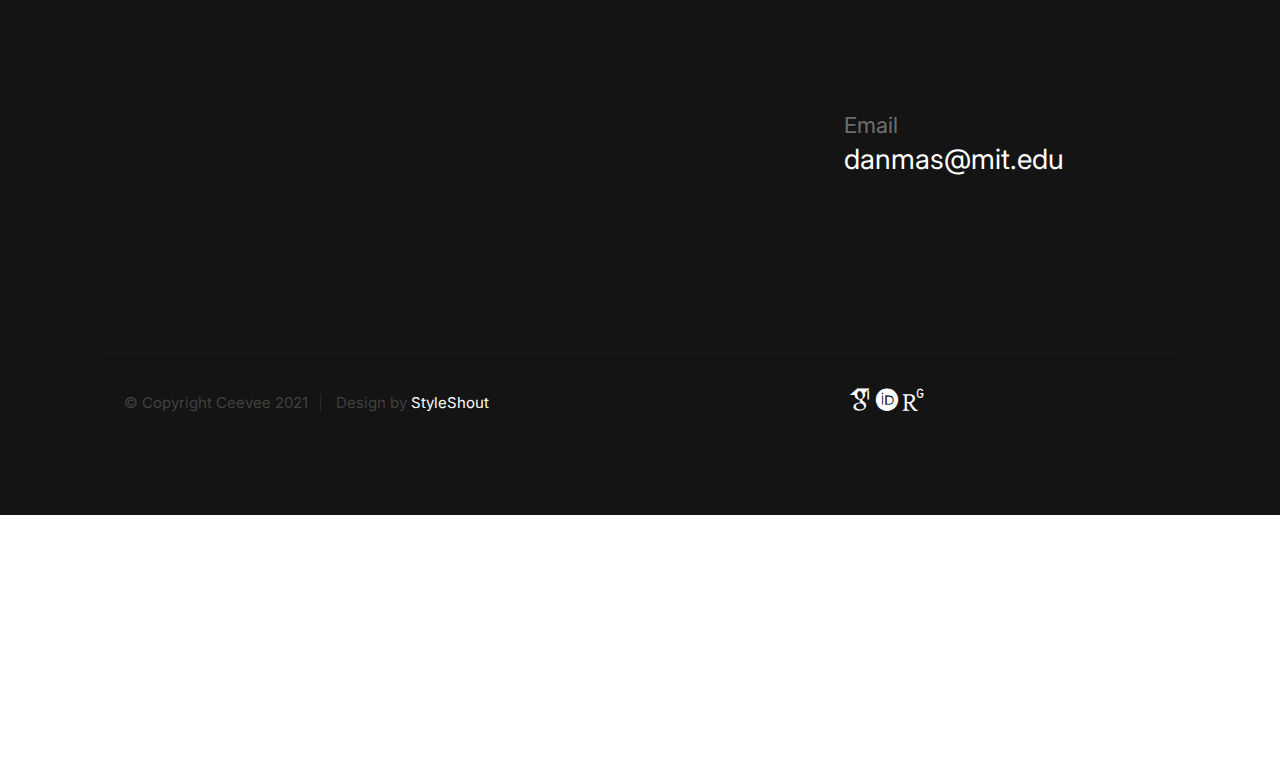
==== commit 3ae2c856: "update picks" ====
--- a/index.html
+++ b/index.html
@@ -28,6 +28,40 @@
     <link rel="icon" type="image/png" sizes="32x32" href="favicon-32x32.png">
     <link rel="icon" type="image/png" sizes="16x16" href="favicon-16x16.png">
     <link rel="manifest" href="site.webmanifest"> -->
+    <!-- Add the following CSS to center images -->
+    <style>
+	#portfolio .folio-list {
+		display: flex;
+		flex-wrap: wrap;
+		justify-content: center;
+	}
+	
+	#portfolio .folio-item {
+		display: flex;
+		justify-content: center;
+		align-items: center;
+		height: 100%; /* Full height for the container */
+		text-align: center;
+		/* Set a consistent height for all folio-items for better alignment */
+		min-height: 300px; /* Adjust this as per your layout */
+	}
+	
+	#portfolio .folio-item__thumb {
+		display: flex;
+		justify-content: center;
+		align-items: center;
+		width: 100%;
+		height: 100%;
+	}
+	
+	#portfolio .folio-item img {
+		max-width: 100%;
+		height: auto; /* Ensure the image maintains its aspect ratio */
+		display: block; /* Treat the image as a block element for centering */
+		object-fit: contain; /* Ensures images fit without distortion */
+		max-height: 100%; /* Ensures images don't overflow the container */
+	}
+    </style>
 
 </head>
 
@@ -122,9 +156,9 @@
             <div class="column large-9 tab-12 s-about__content">
                 <h3>About Me</h3>
                 <p>
-Originally from Verona, I hold a Bachelor and Master of Science in Aerospace Engineering from <a href="https://www.polimi.it/en/"> Politecnico di Milano</a>. During my Master's thesis, I conducted research on the stability of wall-bounded flows with spanwise forcing with Prof. <a href="https://www.aero.polimi.it/it/personale/maurizio-quadrio">Maurizio Quadrio</a>. Then I obtained a PhD in computational fluid dynamics from <a href="https://www.kth.se/en/"> KTH Royal Institute of Technology</a> in Stockholm, Sweden,  under the supervision of Prof. <a href="https://www.lstm.tf.fau.de/person/philipp-schlatter/">Philipp Schlatter</a> and Lect. <a href="https://research.manchester.ac.uk/en/persons/saleh.rezaeiravesh">Saleh Rezaeiravesh</a>. We conducted <a href="http://kth.diva-portal.org/smash/record.jsf?pid=diva2%3A1841755&dswid=3799">space-adaptive direct numerical simulations</a> to study transitional and turbulent shear flows. Currently, I am a Postdoctoral fellow at <a href="https://www.mit.edu">MIT</a> working on vortex dynamics with Prof. <a href="https://meche.mit.edu/people/faculty/wvanrees@mit.edu">Wim van Rees</a>. 
-
-<!-- Originally from Verona, I hold a Bachelor and Master of Science in Aerospace Engineering from <a href="https://www.polimi.it/"> Politecnico di Milano</a>. During my Master's thesis, I conducted research on the stability of wall-bounded flows with spanwise forcing, under the supervision of Prof. <a href="https://home.aero.polimi.it/quadrio/index.html">Maurizio Quadrio</a>. Currently, I am pursuing my PhD in computational fluid dynamics at <a href="https://www.kth.se/"> KTH Royal Institute of Technology</a> in Stockholm, Sweden, with advisors Prof. <a href="https://www.kth.se/profile/philipps">Philipp Schlatter</a> and Lect. <a href="https://research.manchester.ac.uk/en/persons/saleh.rezaeiravesh">Saleh Rezaeiravesh</a>. --> 
+Originally from Verona, I hold a Bachelor and Master of Science in Aerospace Engineering from <a href="https://www.polimi.it/en/"> Politecnico di Milano</a>. During my Master's thesis, I conducted research on the stability of wall-bounded flows with spanwise forcing with Prof. <a href="https://www.aero.polimi.it/en/staff/maurizio.quadrio">Maurizio Quadrio</a>. Then I obtained a PhD in computational fluid dynamics from <a href="https://www.kth.se/en/"> KTH Royal Institute of Technology</a> in Stockholm, Sweden,  under the supervision of Prof. <a href="https://www.lstm.tf.fau.de/person/philipp-schlatter/">Philipp Schlatter</a> and Lect. <a href="https://research.manchester.ac.uk/en/persons/saleh.rezaeiravesh">Saleh Rezaeiravesh</a>. We conducted <a href="http://kth.diva-portal.org/smash/record.jsf?pid=diva2%3A1841755&dswid=3799">space-adaptive direct numerical simulations</a> to study transitional and turbulent shear flows. Currently, I am a Postdoctoral fellow at <a href="https://www.mit.edu">MIT</a> working on vortex dynamics with Prof. <a href="https://meche.mit.edu/people/faculty/wvanrees@mit.edu">Wim van Rees</a>. 
+
+<!-- Originally from Verona, I hold a Bachelor and Master of Science in Aerospace Engineering from <a href="https://www.polimi.it/"> Politecnico di Milano</a>. During my Master's thesis, I conducted research on the stability of wall-bounded flows with spanwise forcing, under the supervision of Prof. <a href="https://www.aero.polimi.it/en/staff/maurizio.quadrio">Maurizio Quadrio</a>. Currently, I am pursuing my PhD in computational fluid dynamics at <a href="https://www.kth.se/"> KTH Royal Institute of Technology</a> in Stockholm, Sweden, with advisors Prof. <a href="https://www.kth.se/profile/philipps">Philipp Schlatter</a> and Lect. <a href="https://research.manchester.ac.uk/en/persons/saleh.rezaeiravesh">Saleh Rezaeiravesh</a>. --> 
 
                 </p>
 
@@ -265,33 +299,33 @@
 
         <div class="row s-portfolio__header">
             <div class="column large-12">
-                <h3>A Few Of My Suggested Readings and Videos</h3>
+                <h3>Recommended Picks: Books, Animations, and Featured Reads</h3>
             </div>
         </div>
 
-        <div class="row collapse block-large-1-4 block-medium-1-3 block-tab-1-2 block-500-stack folio-list">
-
-            <div class="column folio-item">
-                <a href="#modal-02" class="folio-item__thumb">
+        <div class="row collapse block-large-1-3 block-medium-1-3 block-tab-1-2 block-500-stack folio-list">
+
+            <div class="column folio-item">
+                <a href="#modal-01" class="folio-item__thumb">
                     <img src="images/portfolio/karamazov.jpg" 
                          srcset="images/portfolio/karamazov.jpg 1x, 
                                  images/portfolio/karamazov.jpg 2x" alt="">
                 </a>
             </div> <!-- end folio-item -->
+
+            <div class="column folio-item">
+                <a href="#modal-02" class="folio-item__thumb">
+                    <img src="images/portfolio/ilfu.jpg" 
+                         srcset="images/portfolio/ilfu.jpg 1x, 
+                                 images/portfolio/ilfu.jpg 2x" alt="">
+                </a>
+            </div> <!-- end folio-item -->
             
             <div class="column folio-item">
-                <a href="#modal-01" class="folio-item__thumb">
+                <a href="#modal-03" class="folio-item__thumb">
                     <img src="images/portfolio/Don_Quijote.jpg" 
                          srcset="images/portfolio/Don_Quijote.jpg 1x, 
                                  images/portfolio/Don_Quijote.jpg 2x" alt="">
-                </a>
-            </div> <!-- end folio-item -->
-
-            <div class="column folio-item">
-                <a href="#modal-03" class="folio-item__thumb">
-                    <img src="images/portfolio/ilfu.jpg" 
-                         srcset="images/portfolio/ilfu.jpg 1x, 
-                                 images/portfolio/ilfu.jpg 2x" alt="">
                 </a>
             </div> <!-- end folio-item -->
 
@@ -303,14 +337,16 @@
                 </a>
             </div> <!-- end folio-item -->
 
-<!--
+
             <div class="column folio-item">
                 <a href="#modal-05" class="folio-item__thumb">
-                    <img src="images/portfolio/fuji.jpg" 
-                         srcset="images/portfolio/fuji.jpg 1x, 
-                                 images/portfolio/fuji@2x.jpg 2x" alt="">
-                </a>
-            </div> <!-- end folio-item -->
+                    <img src="images/portfolio/scales.jpg" 
+                         srcset="images/portfolio/scales.jpg 1x, 
+                                 images/portfolio/scales.jpg 2x" alt="">
+                </a>
+            </div> <!-- end folio-item -->
+            
+
 
 <!--
             <div class="column folio-item">
@@ -344,7 +380,7 @@
 
         <!-- Modal Templates Popup
         =========================================================== -->
-        <div id="modal-02" hidden>
+        <div id="modal-01" hidden>
             <div class="modal-popup">
                 <img src="images/portfolio/gallery/g-karamazov.jpg" alt="" />
     
@@ -357,8 +393,21 @@
     
             </div>
         </div> <!-- end modal -->
-        
-        <div id="modal-01" hidden>
+ 
+        <div id="modal-02" hidden>
+            <div class="modal-popup">
+                <img src="images/portfolio/gallery/g-ilfu.jpg" alt="" />
+    
+                <div class="modal-popup__desc">
+                    <h5>The Late Mattia Pascal</h5>
+                    <p>Il fu Mattia Pascal, Luigi Pirandello, 1904.</p>
+                    <p><font size="-2">No copyright infringement intended. All rights belong to their respective owners.</font><p>
+                </div>
+    
+            </div>
+        </div> <!-- end modal -->
+                
+        <div id="modal-03" hidden>
             <div class="modal-popup">
                 <img src="images/portfolio/gallery/g-Don_Quijote.jpg" alt="" />
     
@@ -373,19 +422,6 @@
             </div>
         </div> <!-- end modal -->
 
-        <div id="modal-03" hidden>
-            <div class="modal-popup">
-                <img src="images/portfolio/gallery/g-ilfu.jpg" alt="" />
-    
-                <div class="modal-popup__desc">
-                    <h5>The Late Mattia Pascal</h5>
-                    <p>Il fu Mattia Pascal, Luigi Pirandello, 1904.</p>
-                    <p><font size="-2">No copyright infringement intended. All rights belong to their respective owners.</font><p>
-                </div>
-    
-            </div>
-        </div> <!-- end modal -->
-
         <div id="modal-04" hidden>
             <div class="modal-popup">
                 <img src="images/portfolio/gallery/g-flettner.jpg" alt="" />
@@ -401,23 +437,24 @@
             </div>
         </div> <!-- end modal -->
 
-<!--        <div id="modal-05" hidden>
-            <div class="modal-popup">
-
-                <img src="images/portfolio/gallery/g-fuji.jpg" alt="" />
-    
-                <div class="modal-popup__desc">
-                    <h5>Fuji</h5>
-                    <p>Proin gravida nibh vel velit auctor aliquet. Aenean sollicitudin, lorem quis bibendum auctor, nisi elit consequat ipsum, nec sagittis sem nibh id elit.</p>
-                    <ul class="modal-popup__cat">
-                        <li>Product Design</li>
-                    </ul>
-                </div>
-    
-                <a href="https://www.behance.net/" class="modal-popup__details">Project link</a>
-            </div>
-        </div> <!-- end modal -->
-
+        <div id="modal-05" hidden>
+            <div class="modal-popup">
+
+                <img src="images/portfolio/gallery/g-scales.jpg" alt="" />
+    
+                <div class="modal-popup__desc">
+                    <h5>The onset of transition in an idealised aortic arch flow</h5>
+                    <p>Our <a href="https://journals.aps.org/prfluids/abstract/10.1103/PhysRevFluids.8.113903">research</a> on the instability mechanism in a 180°-bend in pipe flow was featured on the <a href="https://phys.org/news/2023-12-quantify-onset-turbulence-pipe-bent.html">Science X network</a> , 
+                    as it clarifies how the transition from laminar to turbulent flow occurs in curved pipes, similar to that in the aortic arch. Understanding this transition is important, as turbulence in the aorta may be linked to various heart diseases.</p>
+                    <p>The image is from the cartoon series <a href="https://en.wikipedia.org/wiki/Once_Upon_a_Time..._Life">Once Upon a Time...Life</a>, where blood cells are depicted as animated characters to illustrate bodily functions in an engaging, accessible way.</p>                                        
+                    <p><font size="-2">No copyright infringement intended. All rights belong to their respective owners.</font><p>
+                </div>
+    
+                <a href="https://phys.org/news/2023-12-quantify-onset-turbulence-pipe-bent.html" class="modal-popup__details">Article link</a>                
+            </div>
+        </div> <!-- end modal -->
+        
+        
 <!--        <div id="modal-06" hidden>
             <div class="modal-popup">
                 <img src="images/portfolio/gallery/g-skaterboy.jpg" alt="" />
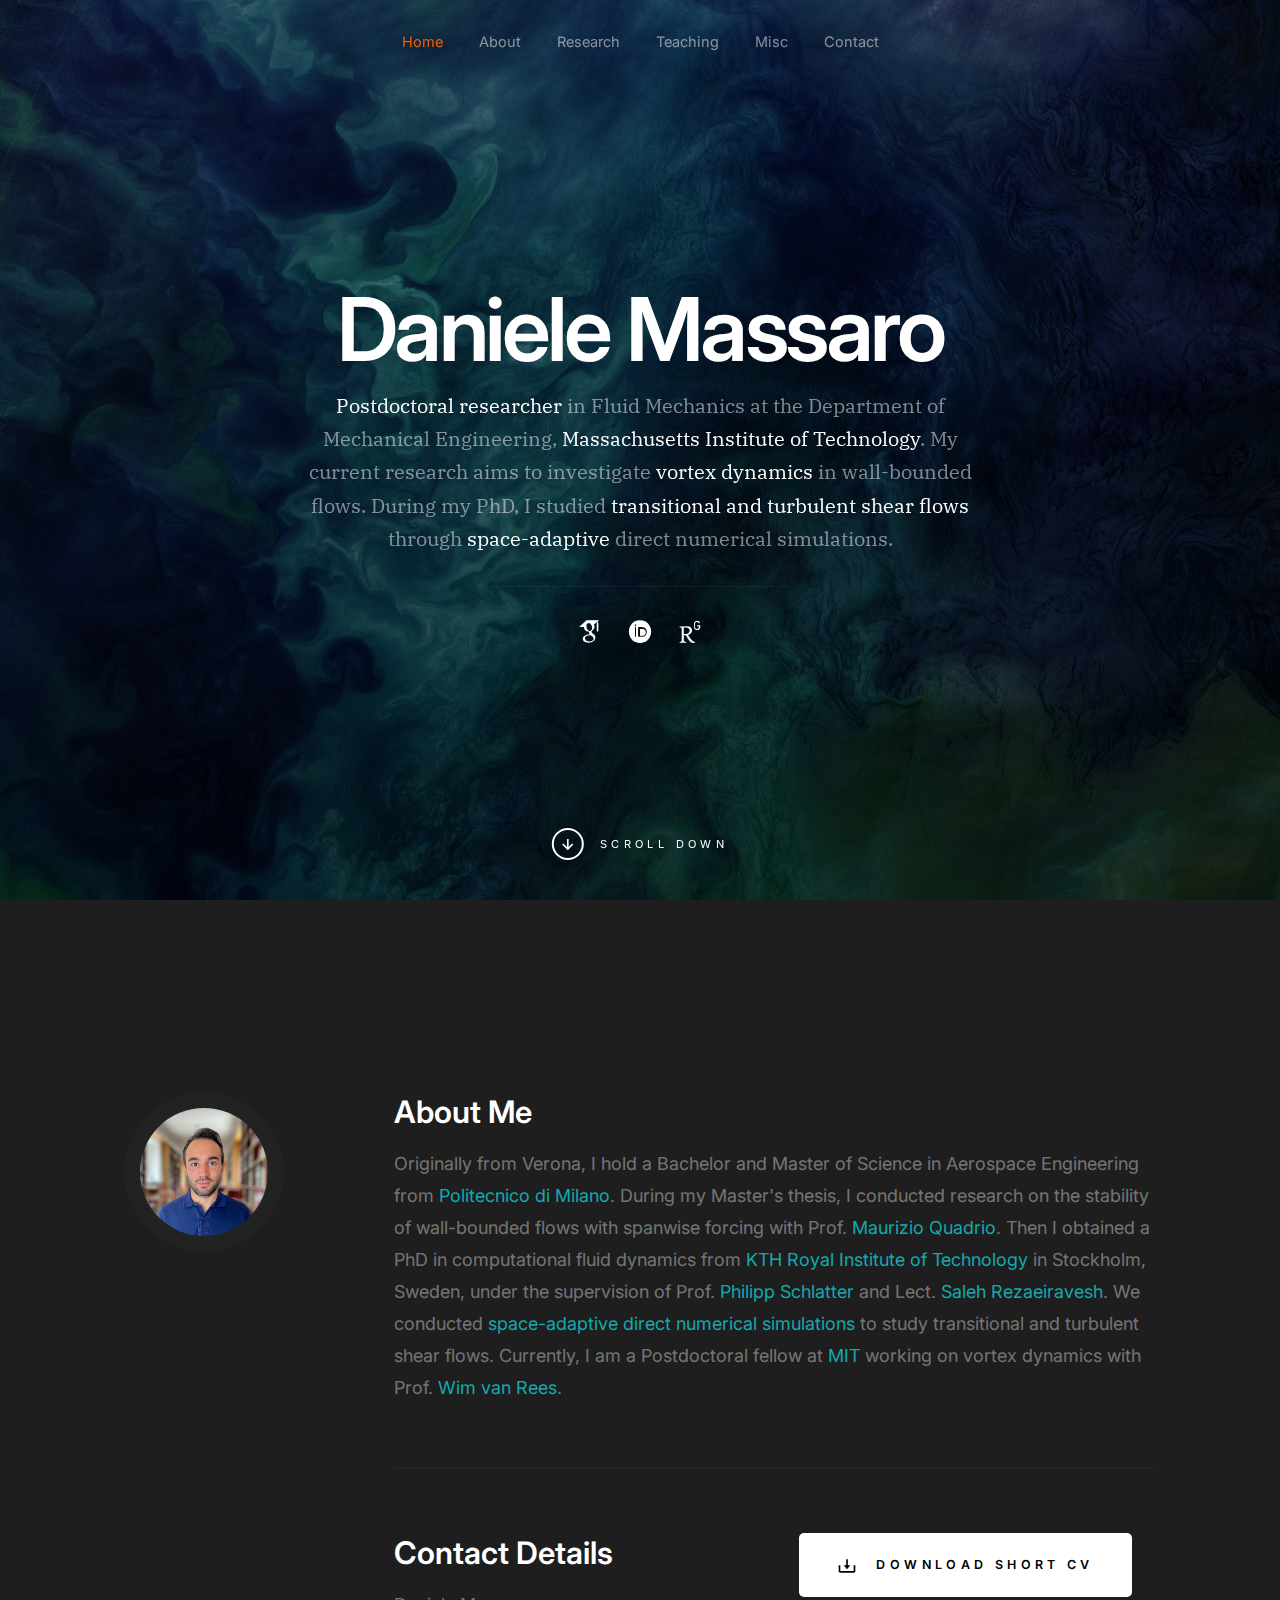
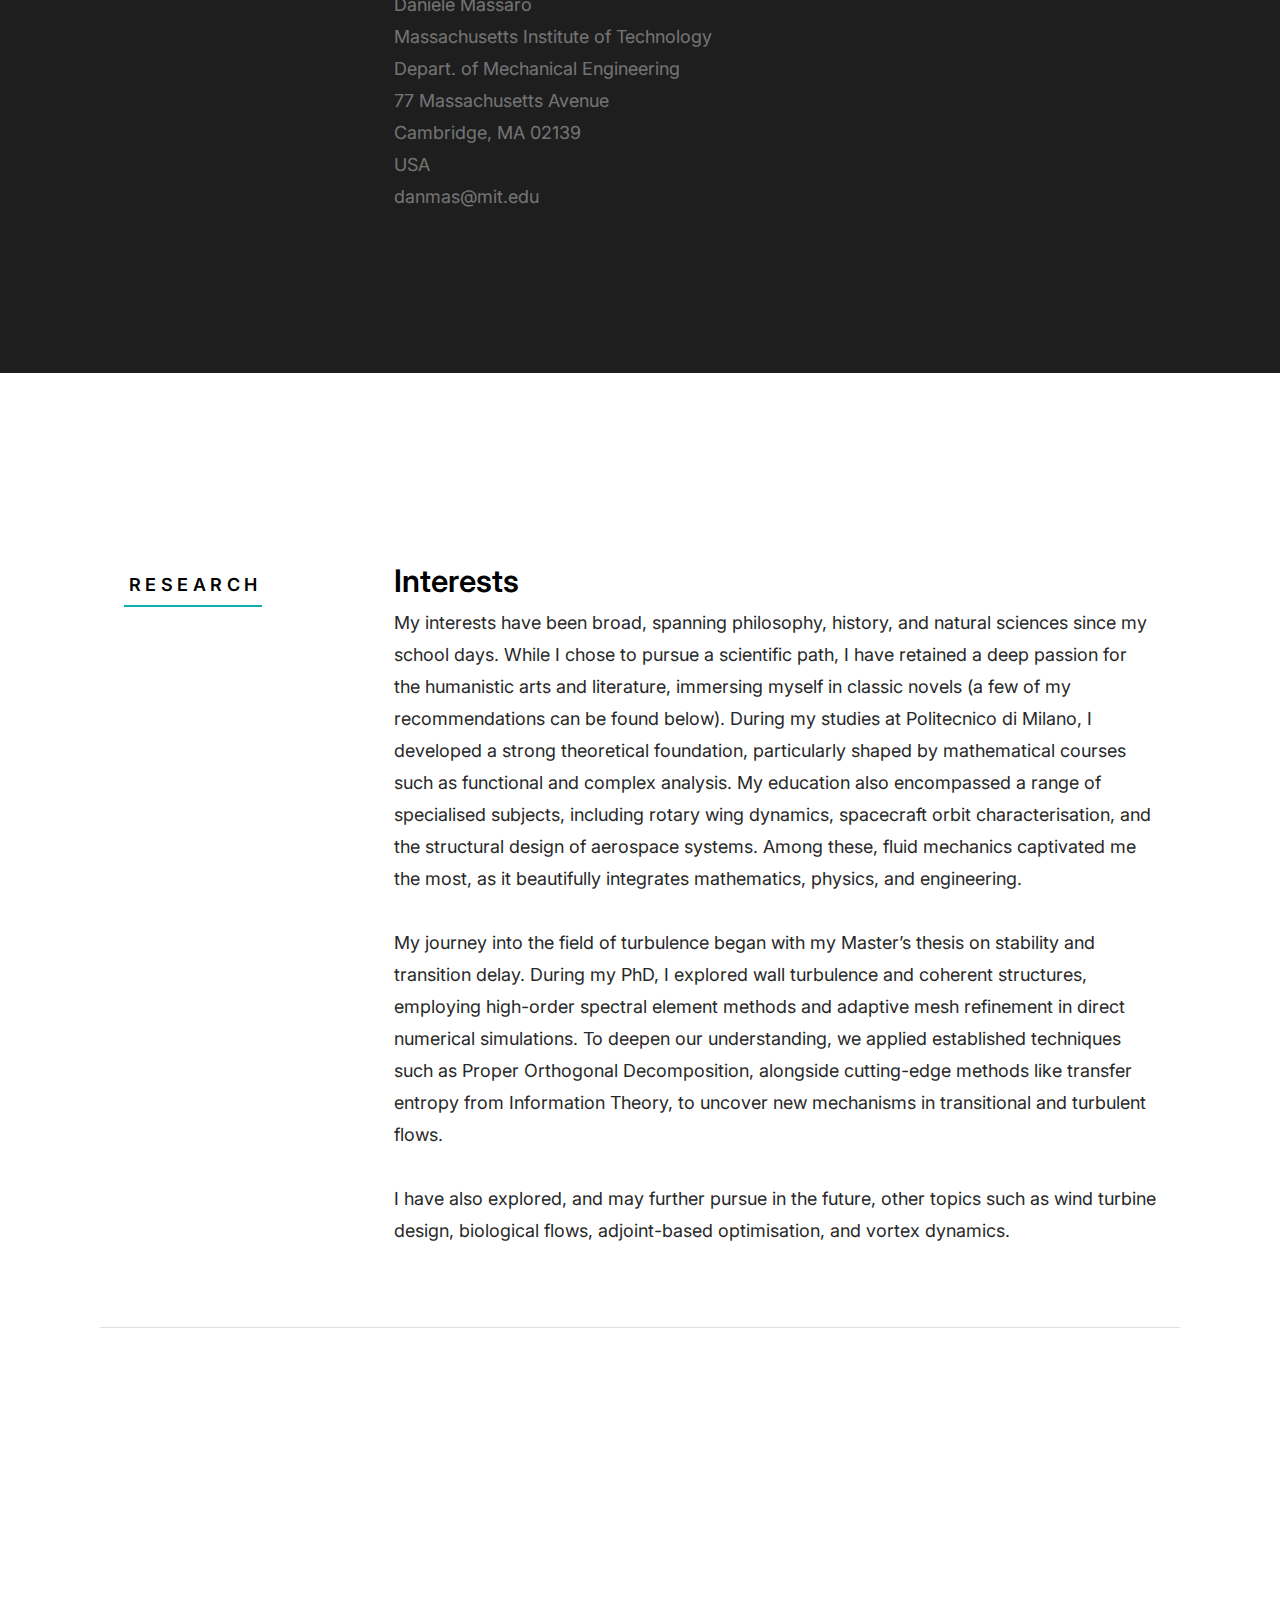
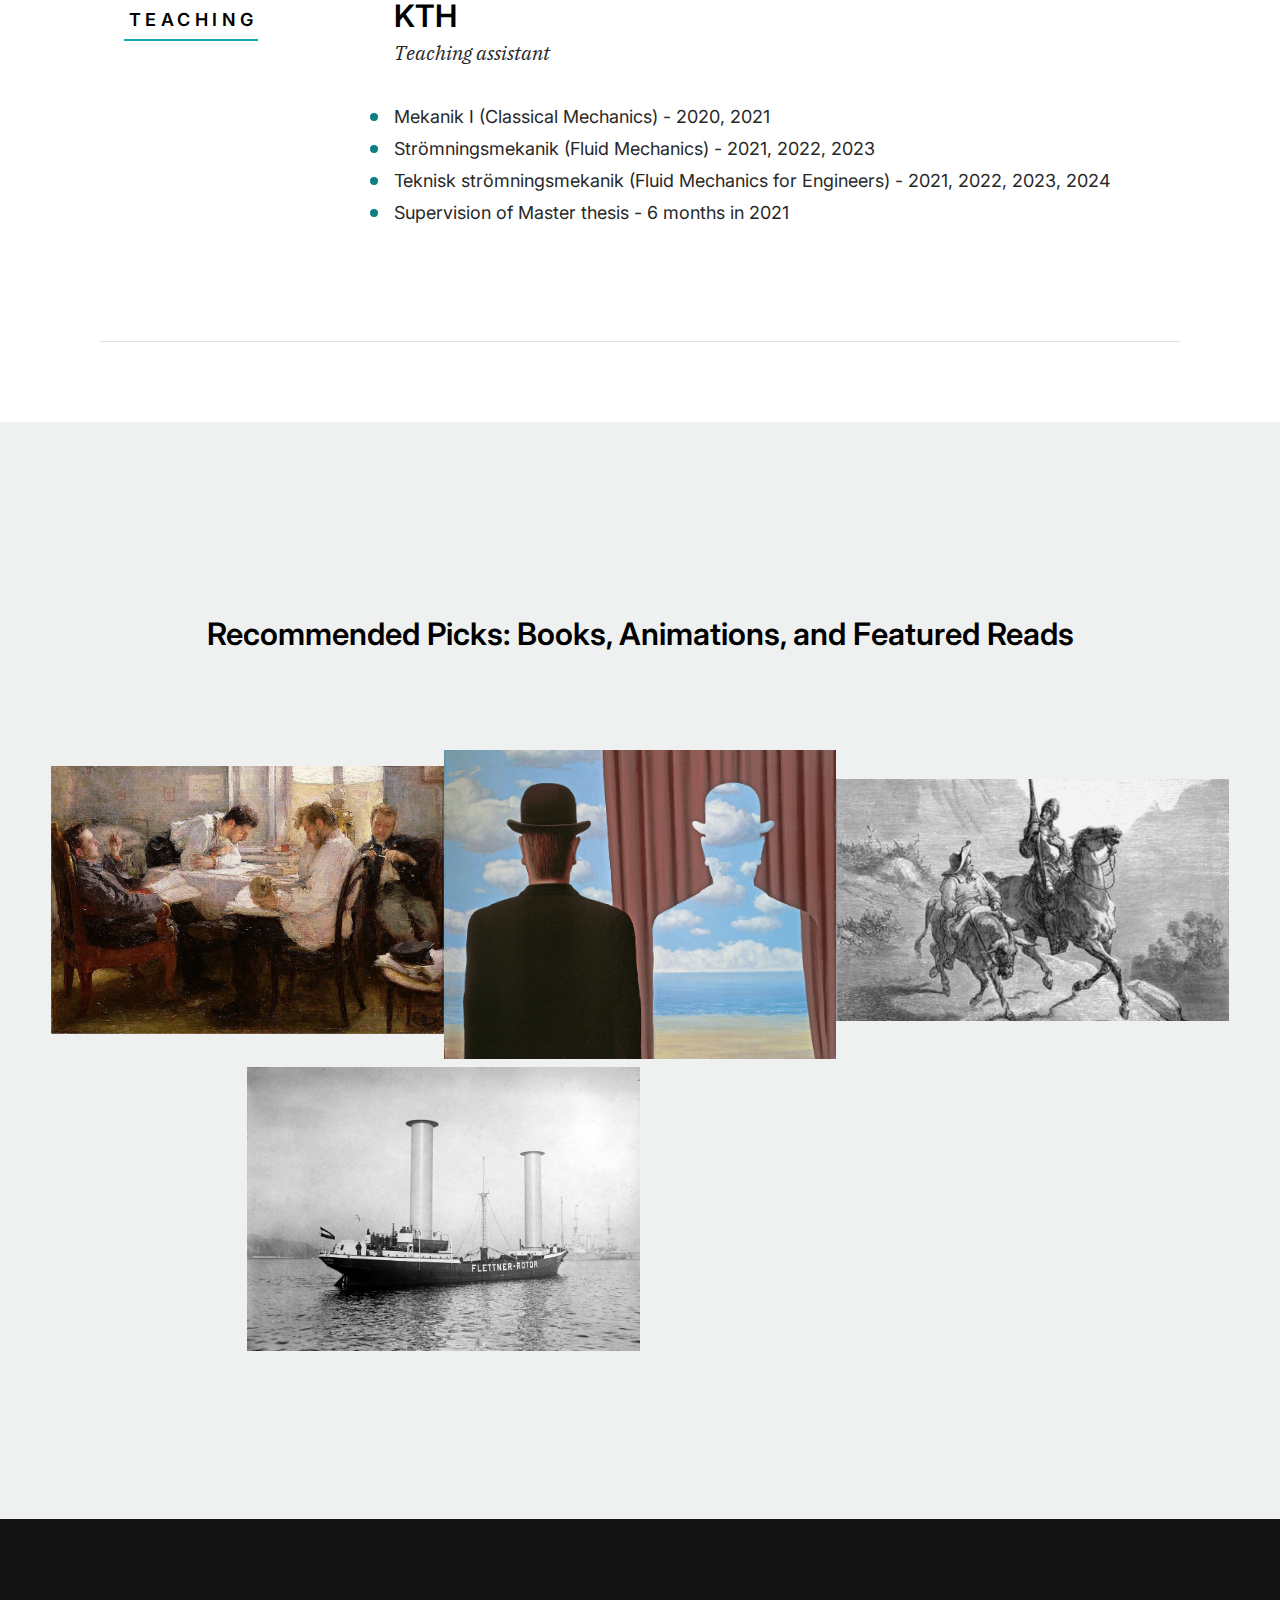
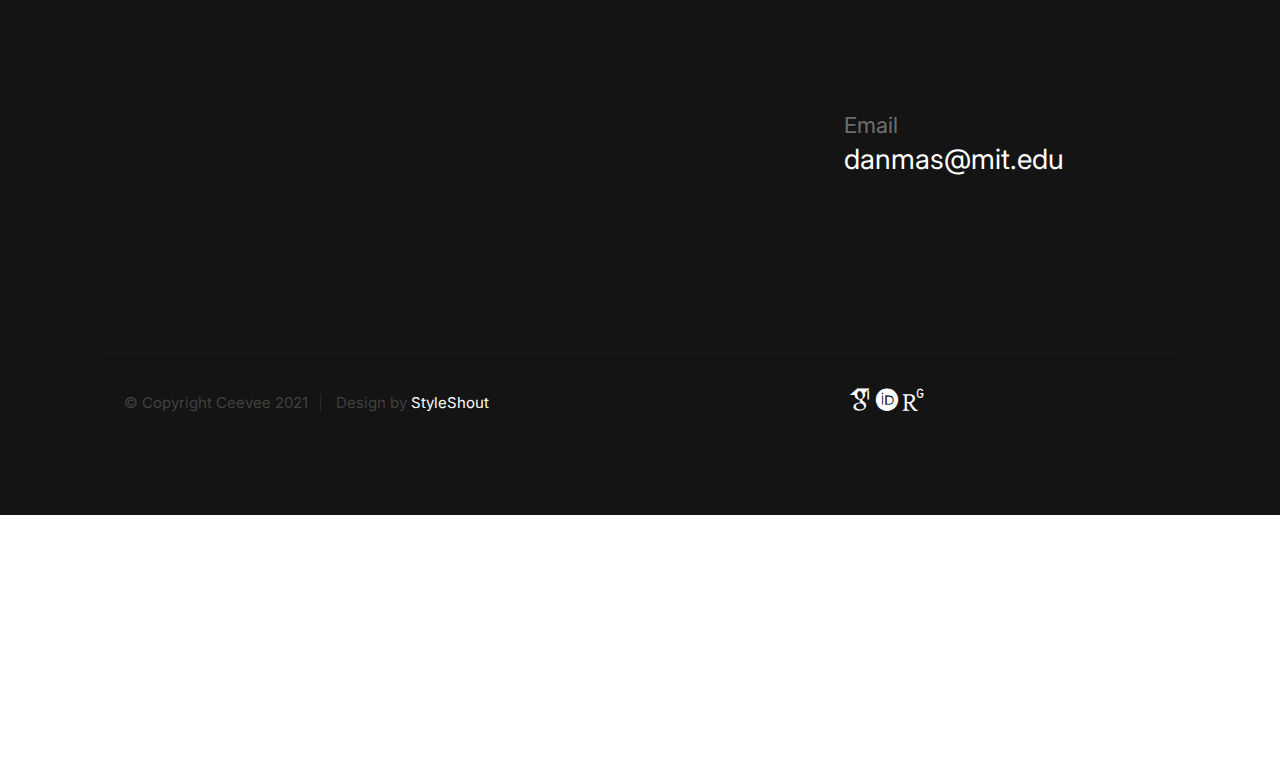
==== commit 57999a14: "rev interests" ====
--- a/index.html
+++ b/index.html
@@ -156,7 +156,7 @@
             <div class="column large-9 tab-12 s-about__content">
                 <h3>About Me</h3>
                 <p>
-Originally from Verona, I hold a Bachelor and Master of Science in Aerospace Engineering from <a href="https://www.polimi.it/en/"> Politecnico di Milano</a>. During my Master's thesis, I conducted research on the stability of wall-bounded flows with spanwise forcing with Prof. <a href="https://www.aero.polimi.it/en/staff/maurizio.quadrio">Maurizio Quadrio</a>. Then I obtained a PhD in computational fluid dynamics from <a href="https://www.kth.se/en/"> KTH Royal Institute of Technology</a> in Stockholm, Sweden,  under the supervision of Prof. <a href="https://www.lstm.tf.fau.de/person/philipp-schlatter/">Philipp Schlatter</a> and Lect. <a href="https://research.manchester.ac.uk/en/persons/saleh.rezaeiravesh">Saleh Rezaeiravesh</a>. We conducted <a href="http://kth.diva-portal.org/smash/record.jsf?pid=diva2%3A1841755&dswid=3799">space-adaptive direct numerical simulations</a> to study transitional and turbulent shear flows. Currently, I am a Postdoctoral fellow at <a href="https://www.mit.edu">MIT</a> working on vortex dynamics with Prof. <a href="https://meche.mit.edu/people/faculty/wvanrees@mit.edu">Wim van Rees</a>. 
+Originally from Verona, I hold a Bachelor and Master of Science in Aerospace Engineering from <a href="https://www.polimi.it/en/"> Politecnico di Milano</a>. During my Master's thesis, I conducted research on the stability of wall-bounded flows with spanwise forcing with Prof. <a href="https://maurizioquadrio.github.io">Maurizio Quadrio</a>. Then I obtained a PhD in computational fluid dynamics from <a href="https://www.kth.se/en/"> KTH Royal Institute of Technology</a> in Stockholm, Sweden,  under the supervision of Prof. <a href="https://www.lstm.tf.fau.de/person/philipp-schlatter/">Philipp Schlatter</a> and Lect. <a href="https://research.manchester.ac.uk/en/persons/saleh.rezaeiravesh">Saleh Rezaeiravesh</a>. We conducted <a href="http://kth.diva-portal.org/smash/record.jsf?pid=diva2%3A1841755&dswid=3799">space-adaptive direct numerical simulations</a> to study transitional and turbulent shear flows. Currently, I am a Postdoctoral fellow at <a href="https://www.mit.edu">MIT</a> working on vortex dynamics with Prof. <a href="https://meche.mit.edu/people/faculty/wvanrees@mit.edu">Wim van Rees</a>. 
 
 <!-- Originally from Verona, I hold a Bachelor and Master of Science in Aerospace Engineering from <a href="https://www.polimi.it/"> Politecnico di Milano</a>. During my Master's thesis, I conducted research on the stability of wall-bounded flows with spanwise forcing, under the supervision of Prof. <a href="https://www.aero.polimi.it/en/staff/maurizio.quadrio">Maurizio Quadrio</a>. Currently, I am pursuing my PhD in computational fluid dynamics at <a href="https://www.kth.se/"> KTH Royal Institute of Technology</a> in Stockholm, Sweden, with advisors Prof. <a href="https://www.kth.se/profile/philipps">Philipp Schlatter</a> and Lect. <a href="https://research.manchester.ac.uk/en/persons/saleh.rezaeiravesh">Saleh Rezaeiravesh</a>. --> 
 
@@ -211,11 +211,11 @@
                     </div>
 
                     <p>
-My interests have been diverse since high school, including philosophy, history, and natural sciences. Despite following a scientific path, I maintain my passion for humanistic arts and literature mostly by indulging in classic novels (below are a few recommendations). During my studies, I developed a theoretical approach, largely influenced by mathematically oriented courses like functional and complex analysis at Politecnico di Milano. My education included classes on various topics, such as rotary wing dynamics, spacecraft orbit characterisation and structural design of aerospace structures. Of all the subjects I studied, I found fluid mechanics to be the most fascinating, as it combines elements of mathematics, physics, and engineering.
+My interests have been broad, spanning philosophy, history, and natural sciences since my school days. While I chose to pursue a scientific path, I have retained a deep passion for the humanistic arts and literature, immersing myself in classic novels (a few of my recommendations can be found below). During my studies at Politecnico di Milano, I developed a strong theoretical foundation, particularly shaped by mathematical courses such as functional and complex analysis. My education also encompassed a range of specialised subjects, including rotary wing dynamics, spacecraft orbit characterisation, and the structural design of aerospace systems. Among these, fluid mechanics captivated me the most, as it beautifully integrates mathematics, physics, and engineering.
 <p>
-My journey into the field of turbulence began with a Master's thesis on stability and transition delay. During my PhD, I delved into the study of wall turbulence and coherent structures through the use of high-order spectral element method and adaptive mesh refinement in direct numerical simulations. To gain a deeper understanding, we utilized established techniques, such as Proper Orthogonal Decomposition (POD), and cutting-edge methods, like transfer entropy from Information Theory (IT), to uncover new mechanisms in transitional and turbulent flows.
+My journey into the field of turbulence began with my Master’s thesis on stability and transition delay. During my PhD, I explored wall turbulence and coherent structures, employing high-order spectral element methods and adaptive mesh refinement in direct numerical simulations. To deepen our understanding, we applied established techniques such as Proper Orthogonal Decomposition, alongside cutting-edge methods like transfer entropy from Information Theory, to uncover new mechanisms in transitional and turbulent flows.
 <p>
-Some other areas of interest that I have explored or may look into in the future include wind turbine design, biological flows, adjoint-based optimization and vortex reconnections.
+I have also explored, and may further pursue in the future, other topics such as wind turbine design, biological flows, adjoint-based optimisation, and vortex dynamics.
 
 <!--Since high school, my interests have been highly varied, ranging from philosophy and literature to natural sciences. Albeit I followed a scientific path, in my leisure time the humanistic flame is constantly fed by reading classical novels, among others "In Search of Lost Time" by Marcel Proust. During my studies at Politecnico di Milano, my theoretical attitude has come out, strongly powered by mathematically oriented classes, such as functional and complex analysis. I took different courses, from rotary wing dynamics to spacecraft orbits design, but I was enchanted mainly by fluid mechanics problems. Here you will encounter math, physics and engineering all at once.
 
